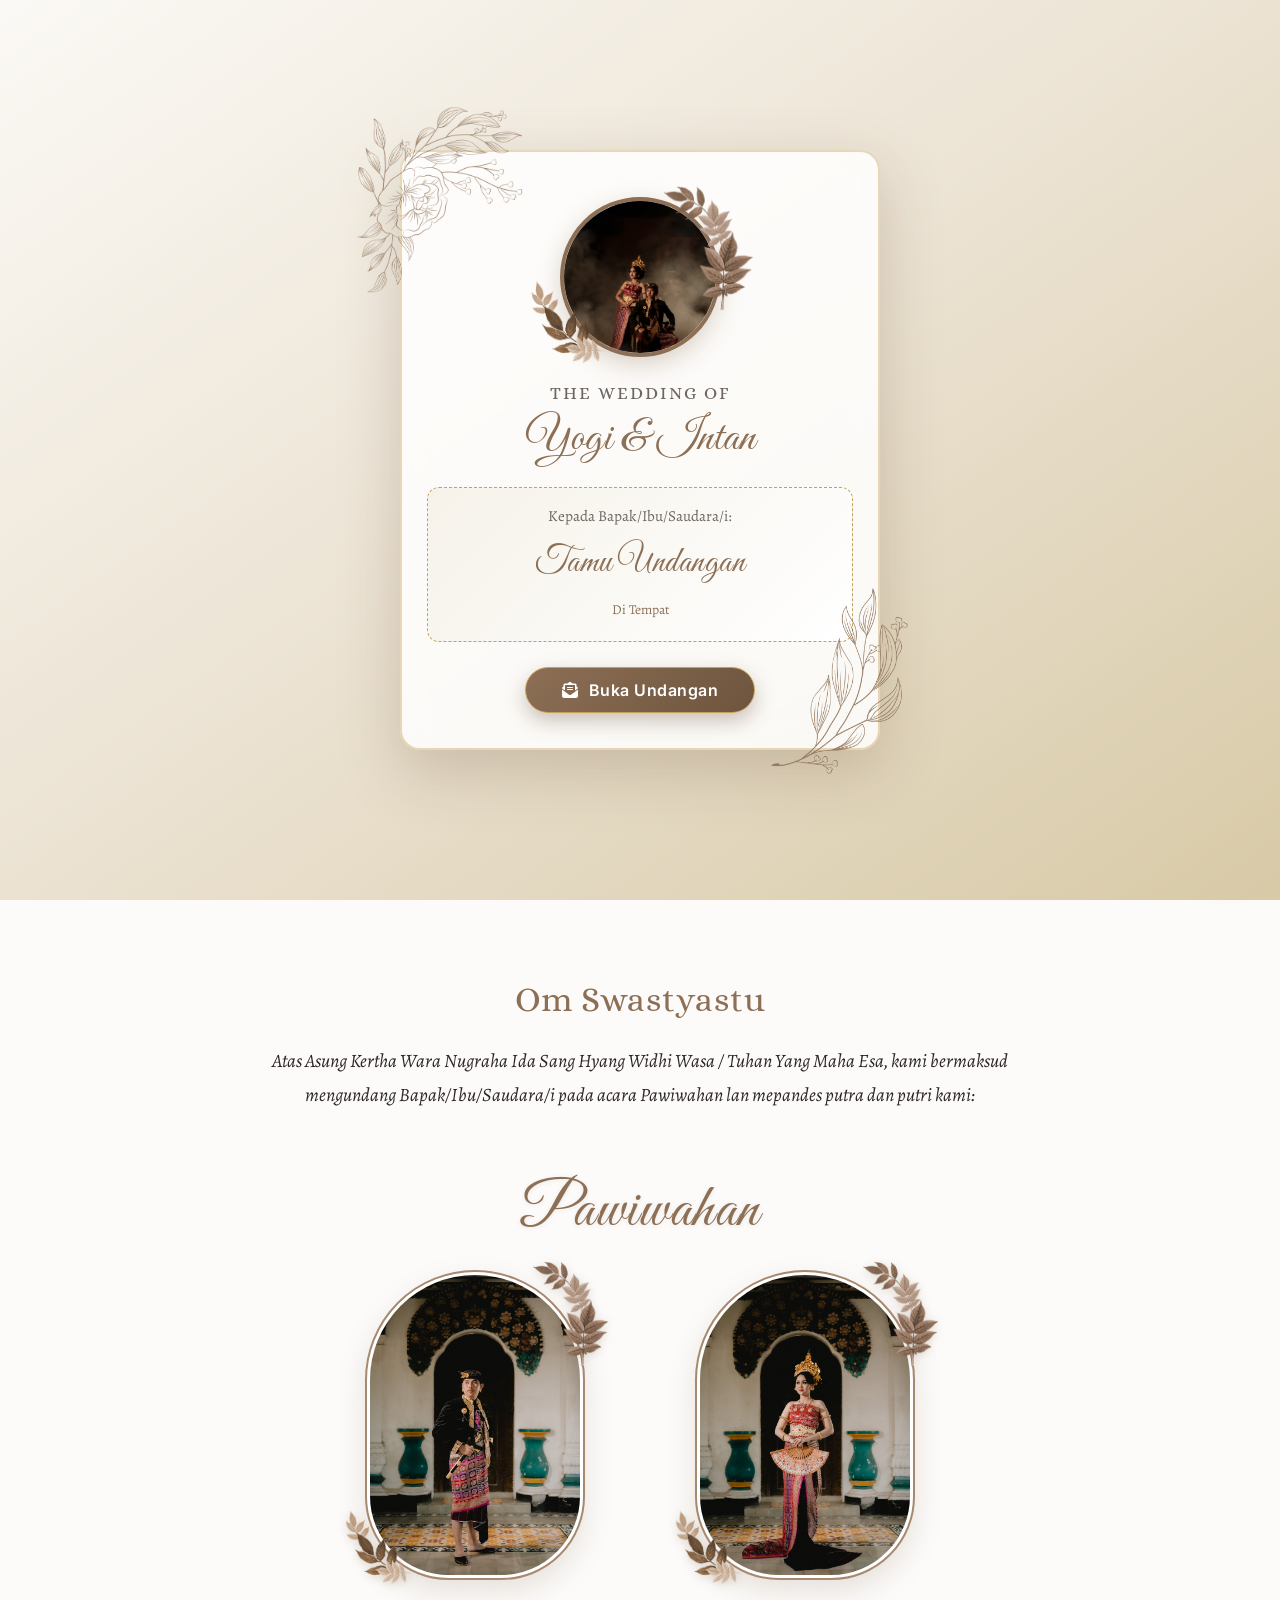
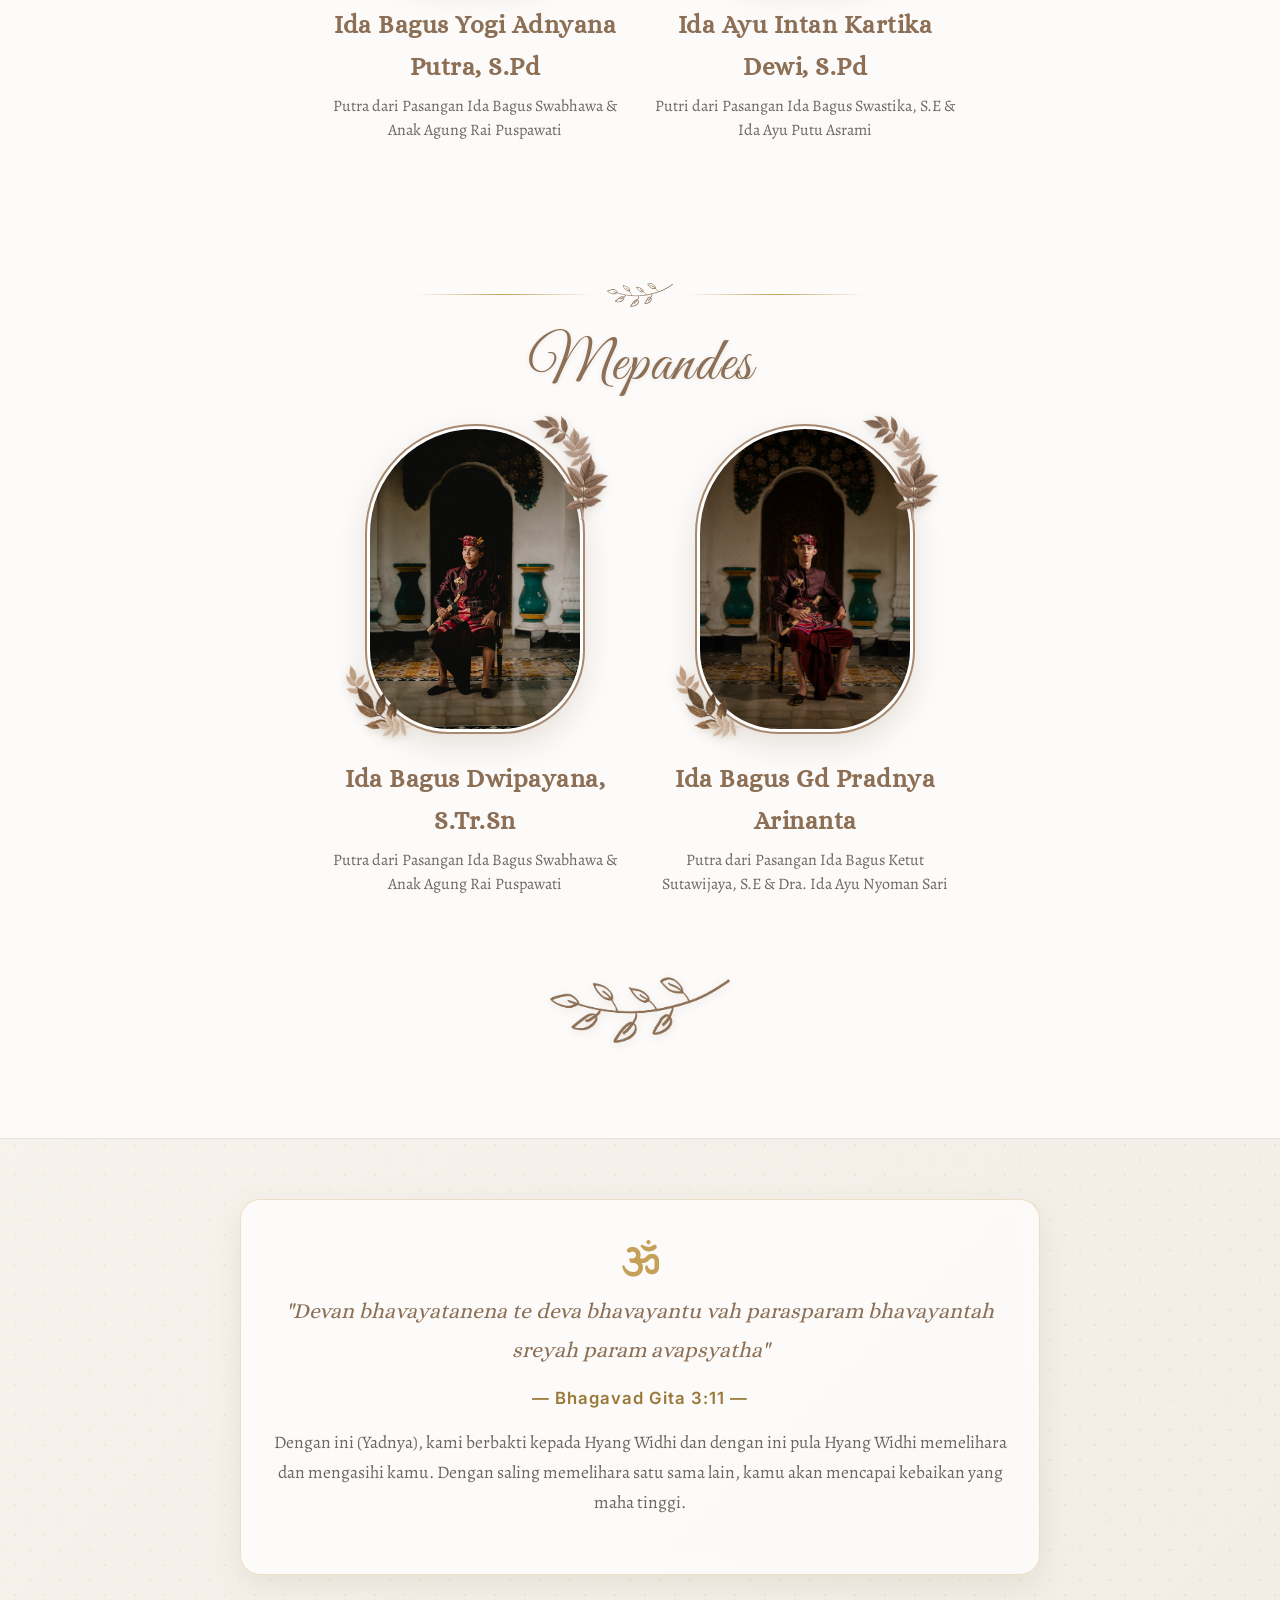
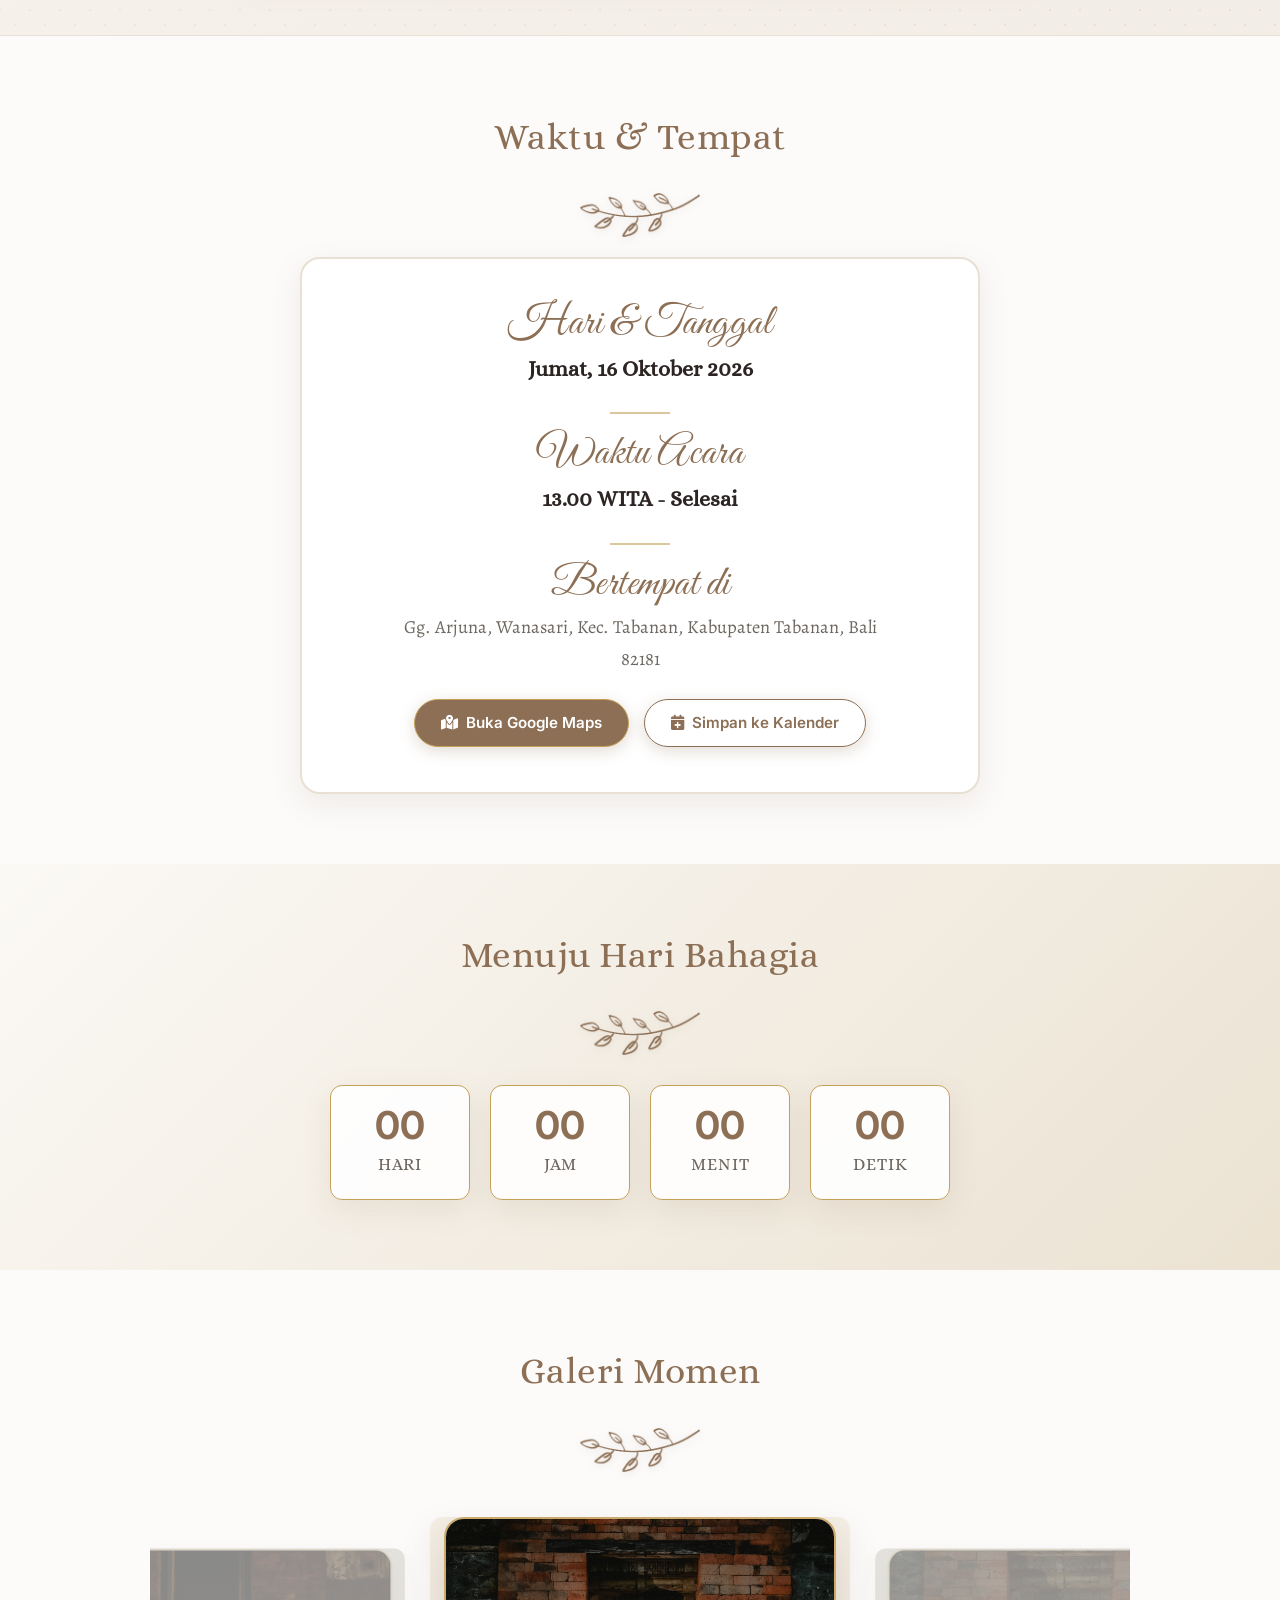
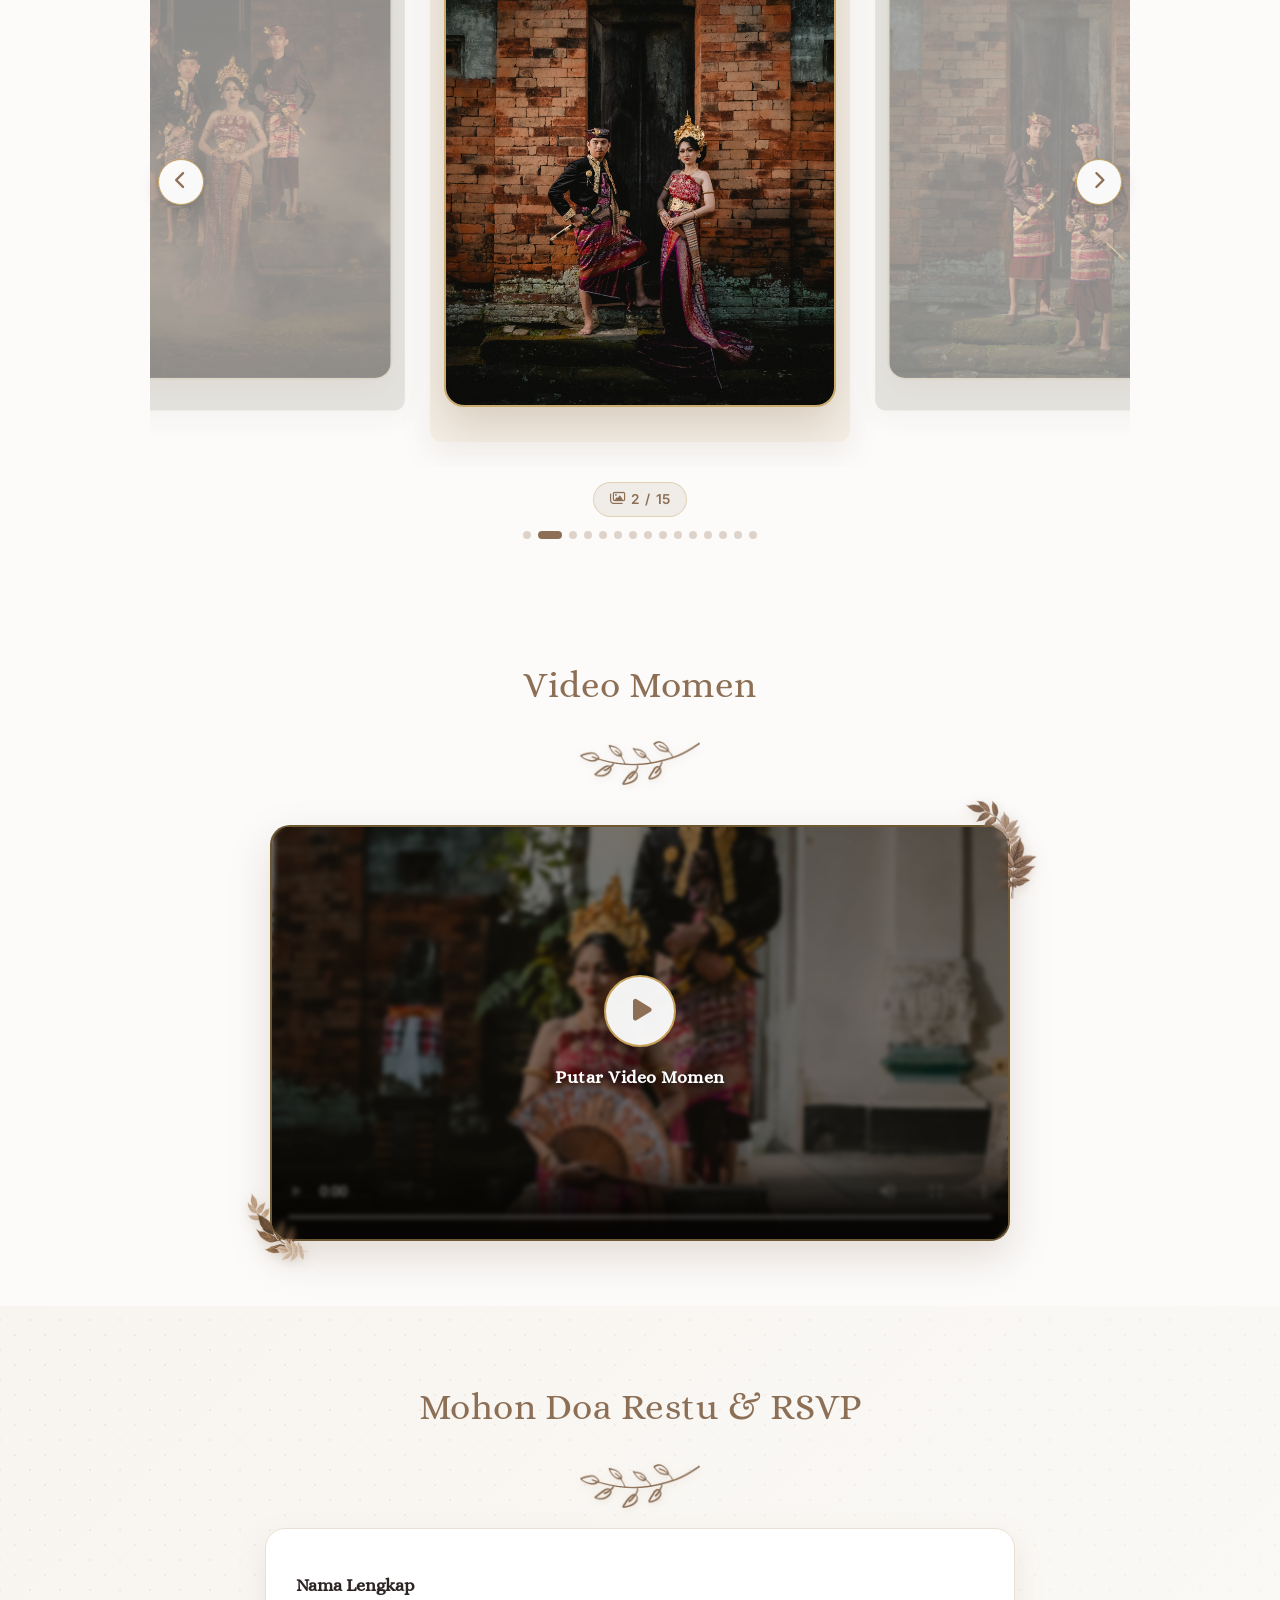
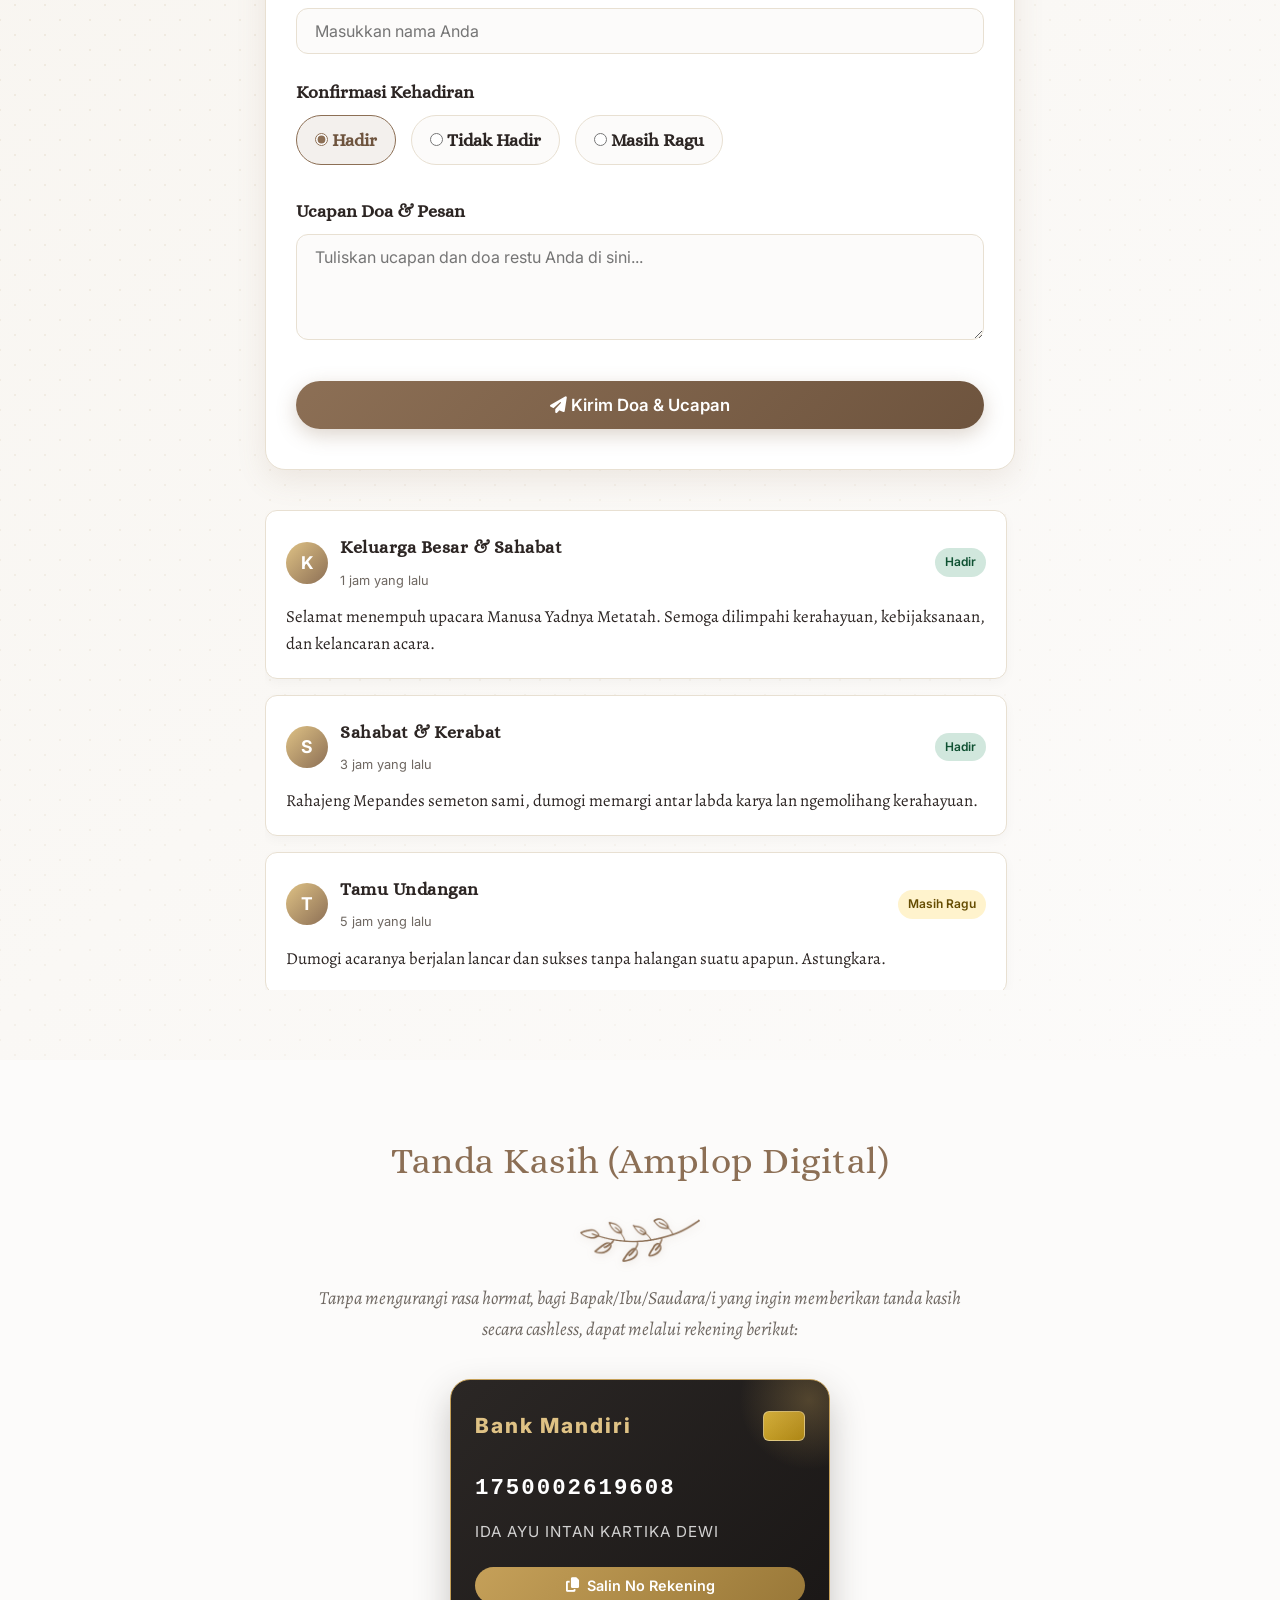
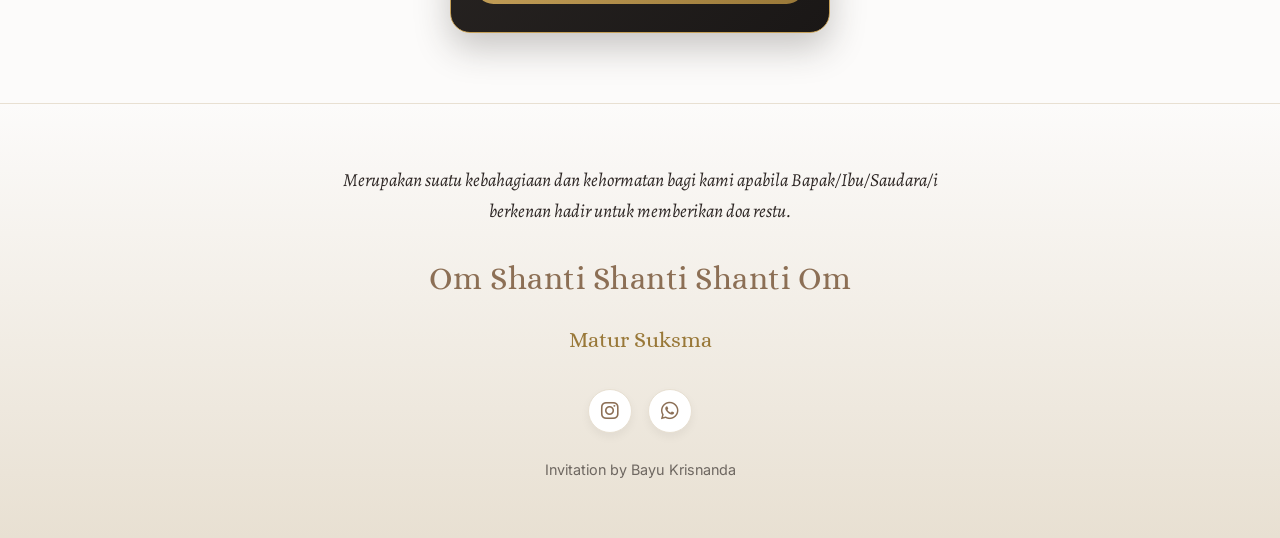
==== index.html @ 3a5d7e48 "upload" ====
<!DOCTYPE html>
<html lang="id">
<head>
    <meta charset="UTF-8">
    <meta name="viewport" content="width=device-width, initial-scale=1.0">
    <title>Undangan Pawiwahan & Mepandes - Bali</title>

    <!-- Meta OpenGraph untuk WhatsApp, Facebook, Telegram -->
    <meta property="og:title" content="Undangan Resepsi Metatah - Manusa Yadnya">
    <meta property="og:description" content="Merupakan suatu kehormatan dan kebahagiaan bagi kami, apabila Bapak/Ibu/Saudara/i berkenan hadir memberikan doa restu.">
    <meta property="og:image" content="assets/images/photos/edit-7478.JPEG">
    <meta property="og:type" content="website">

    <!-- Google Fonts & Font Awesome Icons -->
    <link rel="preconnect" href="https://fonts.googleapis.com">
    <link rel="preconnect" href="https://fonts.gstatic.com" crossorigin>
    <link rel="stylesheet" href="https://cdnjs.cloudflare.com/ajax/libs/font-awesome/6.5.1/css/all.min.css">
    <link rel="stylesheet" href="https://cdnjs.cloudflare.com/ajax/libs/aos/2.3.4/aos.css">

    <!-- Main Stylesheet -->
    <link rel="stylesheet" href="assets/css/style.css">
</head>
<body class="modal-open">

    <!-- ====================================================================
         BACKGROUND AUDIO & FLOATING CONTROLLER
         ==================================================================== -->
    <audio id="bgMusic" preload="auto">
        <source src="assets/audio/undangan digital jikogik.wav" type="audio/wav">
    </audio>
    <div id="floatingAudioBtn" title="Putar / Hentikan Musik">
        <i class="fas fa-volume-mute"></i>
    </div>

    <!-- ====================================================================
         COVER MODAL (SAMPUL PEMBUKA UNDANGAN)
         ==================================================================== -->
    <div id="coverModal">
        <div class="modal-container">
            <!-- Balinese Corner Ornaments -->
            <img src="assets/images/ornaments/modal-img-left.png" alt="Ornamen Kiri" class="modal-ornament-top-left">
            <img src="assets/images/ornaments/modal-img-right.png" alt="Ornamen Kanan" class="modal-ornament-bottom-right">

            <!-- Framed Photo with Floating Leaves -->
            <div class="modal-foto">
                <img src="assets/images/ornaments/daun-2.png" alt="Daun Bali" class="leaf-left">
                <img src="assets/images/photos/edit-7478.JPEG" alt="Foto Utama" class="frame-img">
                <img src="assets/images/ornaments/daun-1.png" alt="Daun Bali" class="leaf-right">
            </div>

            <p class="modal-title-small">The Wedding of</p>
            <h1 class="modal-event-name">Yogi & Intan</h1>

            <div class="modal-recipient-box">
                <p>Kepada Bapak/Ibu/Saudara/i:</p>
                <h2 class="modal-guest-name" id="modalGuestName">Tamu Undangan</h2>
                <p style="font-size: 0.85rem; color: #8c6f55; margin-top: 4px;">Di Tempat</p>
            </div>

            <button type="button" class="btn-open-invitation" id="btnOpenInvitation">
                <i class="fas fa-envelope-open-text"></i>
                <span>Buka Undangan</span>
            </button>
        </div>
    </div>

    <!-- ====================================================================
         HERO HEADER
         ==================================================================== -->
    <header class="hero-header">
        <div class="hero-content" data-aos="fade-up" data-aos-duration="1000">
            <p class="hero-subtitle-top">Undangan Manusa Yadnya</p>
            <h1 class="hero-title">Pawiwahan & Mepandes</h1>
            <img src="assets/images/ornaments/ornament-leaf1.png" alt="Ornamen Bali" class="ornament-divider">
            <p class="hero-date">Jumat, 16 Oktober 2026</p>
        </div>
        <div class="scroll-down-hint" title="Gulir ke bawah">
            <i class="fas fa-chevron-down"></i>
        </div>
    </header>

    <!-- ====================================================================
         SECTION: INTRO & PESERTA METATAH / MEMPELAI
         ==================================================================== -->
    <section class="section-intro" id="intro">
        <div class="container" style="max-width: 1000px; margin: 0 auto; padding: 0 20px;">
            <div data-aos="fade-up">
                <h2 class="greeting-text">Om Swastyastu</h2>
                <p class="intro-desc">
                    Atas Asung Kertha Wara Nugraha Ida Sang Hyang Widhi Wasa / Tuhan Yang Maha Esa, kami bermaksud mengundang Bapak/Ibu/Saudara/i pada acara Pawiwahan lan mepandes putra dan putri kami:
                </p>
            </div>

            <!-- Peserta Cards Container (Dinamis dari config.js) -->
            <div class="peserta-wrapper" id="pesertaContainer">
                <!-- Fallback Static Items jika JS belum berjalan -->
                <div class="peserta-card" data-aos="fade-up" data-aos-delay="100">
                    <div class="peserta-foto-box">
                        <img src="assets/images/ornaments/daun-2.png" alt="Daun" class="leaf-1">
                        <img src="assets/images/photos/avatar-anonymous-male.svg" alt="Nama Peserta 1" class="peserta-img">
                        <img src="assets/images/ornaments/daun-1.png" alt="Daun" class="leaf-2">
                    </div>
                    <h3 class="peserta-name">Ida Bagus Yogi Adnyana Putra, S. Pd</h3>
                    <p class="peserta-info">Putra dari Pasangan Ida Bagus Swabhawa & Anak Agung Rai Puspawati</p>
                </div>
            </div>

            <img src="assets/images/ornaments/ornament-leaf2.png" alt="Ornamen Bali" class="ornament-divider" data-aos="fade-up">
        </div>
    </section>

    <!-- ====================================================================
         SECTION: SLOKA SUCI / BHAGAVAD GITA
         ==================================================================== -->
    <section class="section-sloka">
        <div class="container" style="max-width: 900px; margin: 0 auto; padding: 0 20px;">
            <div class="sloka-box" data-aos="zoom-in" data-aos-duration="1000">
                <i class="fas fa-om fa-2x" style="color: var(--gold); margin-bottom: 15px;"></i>
                <p class="sloka-quote">
                    "Devan bhavayatanena te deva bhavayantu vah parasparam bhavayantah sreyah param avapsyatha"
                </p>
                <h4 class="sloka-source">— Bhagavad Gita 3:11 —</h4>
                <p class="sloka-arti">
                    Dengan ini (Yadnya), kami berbakti kepada Hyang Widhi dan dengan ini pula Hyang Widhi memelihara dan mengasihi kamu. Dengan saling memelihara satu sama lain, kamu akan mencapai kebaikan yang maha tinggi.
                </p>
            </div>
        </div>
    </section>

    <!-- ====================================================================
         SECTION: WAKTU & TEMPAT ACARA
         ==================================================================== -->
    <section class="section-acara" id="acara">
        <div class="container" style="max-width: 900px; margin: 0 auto; padding: 0 20px;">
            <h2 class="section-title" data-aos="fade-up">Waktu & Tempat</h2>
            <img src="assets/images/ornaments/ornament-leaf2.png" alt="Ornamen Bali" class="ornament-divider small" data-aos="fade-up">

            <div class="acara-card" data-aos="fade-up" data-aos-delay="200">
                <div class="acara-item">
                    <h3 class="acara-item-title">Hari & Tanggal</h3>
                    <p class="acara-item-detail" id="acaraTanggal">Jumat, 16 Oktober 2026</p>
                </div>

                <div class="acara-divider"></div>

                <div class="acara-item">
                    <h3 class="acara-item-title">Waktu Acara</h3>
                    <p class="acara-item-detail" id="acaraWaktu">13.00 WITA - Selesai</p>
                </div>

                <div class="acara-divider"></div>

                <div class="acara-item">
                    <h3 class="acara-item-title">Bertempat di</h3>
                    <p class="acara-alamat" id="acaraTempat">Gg. Arjuna, Wanasari, Kec. Tabanan, Kabupaten Tabanan, Bali 82181</p>
                </div>

                <div class="acara-btn-group">
                    <a href="https://maps.app.goo.gl/uCp737N8D53aaCRa6" id="btnGoogleMaps" target="_blank" rel="noopener noreferrer" class="btn-custom">
                        <i class="fas fa-map-marked-alt"></i>
                        <span>Buka Google Maps</span>
                    </a>
                    <a href="#" id="btnAddToCalendar" target="_blank" rel="noopener noreferrer" class="btn-custom btn-outline">
                        <i class="fas fa-calendar-plus"></i>
                        <span>Simpan ke Kalender</span>
                    </a>
                </div>
            </div>
        </div>
    </section>

    <!-- ====================================================================
         SECTION: COUNTDOWN TIMER
         ==================================================================== -->
    <section class="section-countdown">
        <div class="container" style="max-width: 800px; margin: 0 auto; padding: 0 20px;">
            <h2 class="section-title" data-aos="fade-up">Menuju Hari Bahagia</h2>
            <img src="assets/images/ornaments/ornament-leaf2.png" alt="Ornamen Bali" class="ornament-divider small" data-aos="fade-up">

            <div class="countdown-container" data-aos="zoom-in" data-aos-delay="200">
                <div class="countdown-card">
                    <div class="countdown-number" id="cdDays">00</div>
                    <div class="countdown-label">Hari</div>
                </div>
                <div class="countdown-card">
                    <div class="countdown-number" id="cdHours">00</div>
                    <div class="countdown-label">Jam</div>
                </div>
                <div class="countdown-card">
                    <div class="countdown-number" id="cdMinutes">00</div>
                    <div class="countdown-label">Menit</div>
                </div>
                <div class="countdown-card">
                    <div class="countdown-number" id="cdSeconds">00</div>
                    <div class="countdown-label">Detik</div>
                </div>
            </div>
        </div>
    </section>

    <!-- ====================================================================
         SECTION: PHOTO GALLERY SLIDER (PEEK / CENTERED CAROUSEL)
         ==================================================================== -->
    <section class="section-gallery" id="gallery">
        <div class="container gallery-container" style="max-width: 1000px; margin: 0 auto; padding: 0 10px;">
            <h2 class="section-title" data-aos="fade-up">Galeri Momen</h2>
            <img src="assets/images/ornaments/ornament-leaf2.png" alt="Ornamen Bali" class="ornament-divider small" data-aos="fade-up">

            <div class="gallery-slider-wrapper" data-aos="zoom-in" data-aos-delay="150">
                <!-- Navigation Prev/Next Arrows -->
                <button class="slider-btn slider-btn-prev" id="galleryPrevBtn" aria-label="Foto Sebelumnya">
                    <i class="fas fa-chevron-left"></i>
                </button>
                <button class="slider-btn slider-btn-next" id="galleryNextBtn" aria-label="Foto Selanjutnya">
                    <i class="fas fa-chevron-right"></i>
                </button>

                <!-- Slider Viewport & Track -->
                <div class="gallery-slider-viewport" id="galleryViewport">
                    <div class="gallery-slider-track" id="galleryTrack">
                        <!-- Slide items will be rendered dynamically by JavaScript from config.galeri -->
                    </div>
                </div>
            </div>

            <!-- Controls: Counter & Dots (di luar foto agar foto bersih) -->
            <div class="gallery-controls-bottom" data-aos="fade-up" data-aos-delay="200">
                <div class="slider-counter-badge">
                    <i class="far fa-images"></i> <span id="galleryCurrentIndex">1</span> / <span id="galleryTotalCount">15</span>
                </div>
                <!-- Dots Pagination Navigation -->
                <div class="gallery-dots-container" id="galleryDots">
                    <!-- Dynamic dots rendered by JS -->
                </div>
            </div>
        </div>
    </section>

    <!-- Lightbox Modal for Gallery -->
    <div class="lightbox-modal" id="lightboxModal">
        <button class="lightbox-close" id="lightboxClose">&times;</button>
        <button class="lightbox-nav lightbox-prev" id="lightboxPrev"><i class="fas fa-chevron-left"></i></button>
        <div class="lightbox-img-wrapper">
            <img src="" alt="Popup Preview" id="lightboxImg">
        </div>
        <button class="lightbox-nav lightbox-next" id="lightboxNext"><i class="fas fa-chevron-right"></i></button>
    </div>

    <!-- ====================================================================
         SECTION: VIDEO MOMEN / CINEMATIC
         ==================================================================== -->
    <section class="section-video" id="video">
        <div class="container" style="max-width: 900px; margin: 0 auto; padding: 0 20px;">
            <h2 class="section-title" data-aos="fade-up">Video Momen</h2>
            <img src="assets/images/ornaments/ornament-leaf2.png" alt="Ornamen Bali" class="ornament-divider small" data-aos="fade-up">

            <div class="video-container-box" data-aos="zoom-in" data-aos-delay="150">
                <!-- Floating Leaves -->
                <img src="assets/images/ornaments/daun-1.png" alt="Daun Bali" class="video-leaf-top-right">
                <img src="assets/images/ornaments/daun-2.png" alt="Daun Bali" class="video-leaf-bottom-left">

                <div class="video-wrapper" id="videoWrapper">
                    <video id="momenVideo" class="video-player" controls preload="metadata" poster="assets/images/photos/NAS_7364.JPEG">
                        <source src="assets/videos/video-momen.mp4" type="video/mp4">
                        Browser Anda tidak mendukung pemutar video.
                    </video>
                    <div class="video-play-overlay" id="videoPlayOverlay">
                        <button type="button" class="btn-video-play" id="btnVideoPlay" aria-label="Putar Video">
                            <i class="fas fa-play"></i>
                        </button>
                        <span class="video-play-label">Putar Video Momen</span>
                    </div>
                </div>
            </div>
        </div>
    </section>

    <!-- ====================================================================
         SECTION: RSVP & BUKU UCAPAN (WISHES WALL)
         ==================================================================== -->
    <section class="section-rsvp" id="rsvp">
        <div class="container" style="max-width: 900px; margin: 0 auto; padding: 0 20px;">
            <h2 class="section-title" data-aos="fade-up">Mohon Doa Restu & RSVP</h2>
            <img src="assets/images/ornaments/ornament-leaf2.png" alt="Ornamen Bali" class="ornament-divider small" data-aos="fade-up">

            <div class="rsvp-box" data-aos="fade-up" data-aos-delay="200">
                <div class="rsvp-alert success" id="rsvpAlertSuccess">
                    <i class="fas fa-check-circle"></i> Terima kasih atas doa restu dan konfirmasi kehadiran Anda!
                </div>

                <form id="rsvpForm">
                    <div class="rsvp-form-group">
                        <label for="rsvpNama">Nama Lengkap</label>
                        <input type="text" id="rsvpNama" class="rsvp-input" placeholder="Masukkan nama Anda" required>
                    </div>

                    <div class="rsvp-form-group">
                        <label>Konfirmasi Kehadiran</label>
                        <div class="radio-group">
                            <label class="radio-label">
                                <input type="radio" name="kehadiran" value="Hadir" checked> Hadir
                            </label>
                            <label class="radio-label">
                                <input type="radio" name="kehadiran" value="Tidak Hadir"> Tidak Hadir
                            </label>
                            <label class="radio-label">
                                <input type="radio" name="kehadiran" value="Masih Ragu"> Masih Ragu
                            </label>
                        </div>
                    </div>

                    <div class="rsvp-form-group">
                        <label for="rsvpPesan">Ucapan Doa & Pesan</label>
                        <textarea id="rsvpPesan" rows="4" class="rsvp-textarea" placeholder="Tuliskan ucapan dan doa restu Anda di sini..." required></textarea>
                    </div>

                    <button type="submit" class="btn-rsvp-submit">
                        <i class="fas fa-paper-plane"></i> Kirim Doa & Ucapan
                    </button>
                </form>
            </div>

            <!-- List of Wishes -->
            <div class="wishes-list-container" id="wishesList" data-aos="fade-up" data-aos-delay="300">
                <!-- Populated dynamically via main.js -->
            </div>
        </div>
    </section>

    <!-- ====================================================================
         SECTION: AMPLOP DIGITAL (TANDA KASIH)
         ==================================================================== -->
    <section class="section-amplop" id="amplop">
        <div class="container" style="max-width: 900px; margin: 0 auto; padding: 0 20px;">
            <h2 class="section-title" data-aos="fade-up">Tanda Kasih (Amplop Digital)</h2>
            <img src="assets/images/ornaments/ornament-leaf2.png" alt="Ornamen Bali" class="ornament-divider small" data-aos="fade-up">
            <p style="max-width: 650px; margin: 0 auto 20px; font-style: italic; color: var(--text-muted);" data-aos="fade-up">
                Tanpa mengurangi rasa hormat, bagi Bapak/Ibu/Saudara/i yang ingin memberikan tanda kasih secara cashless, dapat melalui rekening berikut:
            </p>

            <div class="amplop-grid" id="rekeningContainer">
                <!-- Populated dynamically from config.js -->
                <div class="atm-card" data-aos="fade-up">
                    <div class="atm-header">
                        <span class="atm-bank-name">Bank Mandiri</span>
                        <div class="atm-chip"></div>
                    </div>
                    <div class="atm-number" id="rek1">1750002619608</div>
                    <div class="atm-holder">IDA AYU INTAN KARTIKA DEWI</div>
                    <button class="btn-salin-rek" onclick="copyRekening('rek1', this)">
                        <i class="fas fa-copy"></i> <span>Salin No Rekening</span>
                    </button>
                </div>
            </div>
        </div>
    </section>

    <!-- ====================================================================
         FOOTER & PENUTUP
         ==================================================================== -->
    <footer class="main-footer" data-aos="fade-up">
        <div class="container" style="max-width: 800px; margin: 0 auto;">
            <p style="font-style: italic; max-width: 600px; margin: 0 auto 25px;">
                Merupakan suatu kebahagiaan dan kehormatan bagi kami apabila Bapak/Ibu/Saudara/i berkenan hadir untuk memberikan doa restu.
            </p>
            <h3 class="footer-penutup">Om Shanti Shanti Shanti Om</h3>
            <p style="font-family: var(--font-heading); font-size: 1.4rem; color: var(--gold-dark); margin-bottom: 20px;">Matur Suksma</p>

            <div class="footer-socials">
                <a href="https://instagram.com/bayukrsnda._" target="_blank" rel="noopener noreferrer" class="social-icon-btn" title="Instagram">
                    <i class="fab fa-instagram"></i>
                </a>
                <a href="https://wa.me/+6285792165758" target="_blank" rel="noopener noreferrer" class="social-icon-btn" title="WhatsApp">
                    <i class="fab fa-whatsapp"></i>
                </a>
            </div>

            <p class="footer-copy"> Invitation by Bayu Krisnanda</p>
        </div>
    </footer>

    <!-- Scripts -->
    <script src="config.js"></script>
    <script src="https://cdnjs.cloudflare.com/ajax/libs/aos/2.3.4/aos.js"></script>
    <script src="assets/js/main.js"></script>
</body>
</html>
---- assets/css/style.css ----
/* ==========================================================================
   UNDANGAN DIGITAL BALI - LUXURY BALINESE THEME
   Style Definition
   ========================================================================== */

@import url('https://fonts.googleapis.com/css2?family=Alegreya:ital,wght@0,400;0,600;0,700;1,400&family=Alice&family=Cinzel+Decorative:wght@700&family=Cinzel:wght@600;700&family=Inter:wght@300;400;500;600;700&family=Tangerine:wght@700&family=Great+Vibes&display=swap');

:root {
    --primary-color: #8c6f55;
    --primary-dark: #6e543e;
    --primary-light: #ab8e73;
    --gold: #c5a059;
    --gold-light: #dfc285;
    --gold-dark: #997838;
    --bg-main: #fcfbfa;
    --bg-cream: #f4efe6;
    --bg-cream-dark: #e8e0d2;
    --text-dark: #2c2523;
    --text-muted: #6e6761;
    --text-gold: #8c6f55;
    --card-bg: rgba(255, 255, 255, 0.88);
    --shadow-soft: 0 10px 30px rgba(140, 111, 85, 0.12);
    --shadow-hover: 0 15px 35px rgba(140, 111, 85, 0.22);
    --font-heading: 'Alice', serif;
    --font-script: 'Tangerine', cursive;
    --font-accent: 'Cinzel', serif;
    --font-cursive: 'Great Vibes', cursive;
    --font-body: 'Alegreya', serif;
    --font-sans: 'Inter', sans-serif;
    --radius-lg: 20px;
    --radius-md: 12px;
    --radius-pill: 50px;
}

* {
    margin: 0;
    padding: 0;
    box-sizing: border-box;
}

html {
    scroll-behavior: smooth;
    font-size: 16px;
}

body {
    font-family: var(--font-body);
    background-color: var(--bg-main);
    color: var(--text-dark);
    font-size: 1.15rem;
    line-height: 1.7;
    overflow-x: hidden;
    position: relative;
    background-image: 
        radial-gradient(var(--bg-cream-dark) 0.75px, transparent 0.75px), 
        radial-gradient(var(--bg-cream-dark) 0.75px, var(--bg-main) 0.75px);
    background-size: 30px 30px;
    background-position: 0 0, 15px 15px;
}

body.modal-open {
    overflow: hidden;
    height: 100vh;
}

/* Base Typography */
h1, h2, h3, h4, h5, h6 {
    font-family: var(--font-heading);
    color: var(--text-dark);
    font-weight: normal;
    letter-spacing: 0.5px;
}

p {
    margin-bottom: 1rem;
}

a {
    color: var(--primary-color);
    text-decoration: none;
    transition: all 0.3s ease;
}

a:hover {
    color: var(--primary-dark);
}

img {
    max-width: 100%;
    height: auto;
    display: inline-block;
}

/* Common Section Styles */
section {
    padding: 70px 0;
    position: relative;
}

.section-title {
    font-family: var(--font-heading);
    font-size: 2.3rem;
    color: var(--primary-color);
    margin-bottom: 15px;
    position: relative;
    display: inline-block;
}

.section-subtitle {
    font-family: var(--font-script);
    font-size: 3.2rem;
    color: var(--primary-color);
    line-height: 1;
    margin-bottom: 10px;
}

.ornament-divider {
    max-width: 180px;
    margin: 15px auto 25px;
    display: block;
    filter: drop-shadow(0 2px 4px rgba(140, 111, 85, 0.2));
}

.ornament-divider.small {
    max-width: 120px;
    margin: 10px auto 20px;
}

/* ==========================================================================
   COVER MODAL (PEMBUKA UNDANGAN)
   ========================================================================== */
#coverModal {
    position: fixed;
    top: 0;
    left: 0;
    width: 100vw;
    height: 100vh;
    background: linear-gradient(145deg, #fbf9f5 0%, #ebe2d2 50%, #d8caa7 100%);
    z-index: 99999;
    display: flex;
    align-items: center;
    justify-content: center;
    transition: transform 0.9s cubic-bezier(0.77, 0, 0.175, 1), opacity 0.8s ease;
    overflow-y: auto;
    padding: 20px 15px;
}

#coverModal.hide-modal {
    transform: translateY(-100%);
    opacity: 0;
    pointer-events: none;
}

.modal-container {
    max-width: 480px;
    width: 100%;
    position: relative;
    background: rgba(255, 255, 255, 0.85);
    backdrop-filter: blur(12px);
    -webkit-backdrop-filter: blur(12px);
    border: 2px solid rgba(197, 160, 89, 0.4);
    border-radius: var(--radius-lg);
    box-shadow: 0 20px 60px rgba(110, 84, 62, 0.25);
    padding: 45px 25px 35px;
    text-align: center;
    position: relative;
    z-index: 10;
}

.modal-ornament-top-left {
    position: absolute;
    top: -50px;
    left: -50px;
    width: 180px;
    pointer-events: none;
    opacity: 0.85;
    z-index: 1;
}

.modal-ornament-bottom-right {
    position: absolute;
    bottom: -40px;
    right: -40px;
    width: 160px;
    pointer-events: none;
    opacity: 0.85;
    z-index: 1;
}

.modal-foto {
    position: relative;
    width: 160px;
    height: 160px;
    margin: 0 auto 20px;
}

.modal-foto .frame-img {
    width: 100%;
    height: 100%;
    object-fit: cover;
    border-radius: 50%;
    border: 4px solid var(--primary-color);
    box-shadow: 0 8px 25px rgba(140, 111, 85, 0.3);
}

.modal-foto .frame-border-1,
.modal-foto .frame-border-2 {
    position: absolute;
    width: 110%;
    height: 110%;
    top: -5%;
    left: -5%;
    pointer-events: none;
}

.modal-foto .leaf-left {
    position: absolute;
    left: -35px;
    bottom: -15px;
    width: 90px;
    pointer-events: none;
    animation: floatLeaf 4s ease-in-out infinite alternate;
}

.modal-foto .leaf-right {
    position: absolute;
    right: -35px;
    top: -15px;
    width: 95px;
    pointer-events: none;
    animation: floatLeaf 4s ease-in-out infinite alternate-reverse;
}

@keyframes floatLeaf {
    0% { transform: translateY(0) rotate(0deg); }
    100% { transform: translateY(-8px) rotate(4deg); }
}

.modal-title-small {
    font-family: var(--font-heading);
    font-size: 1.15rem;
    color: var(--text-muted);
    letter-spacing: 2px;
    text-transform: uppercase;
    margin-bottom: 5px;
}

.modal-event-name {
    font-family: var(--font-cursive);
    font-size: 2.8rem;
    color: var(--primary-color);
    line-height: 1.2;
    margin-bottom: 15px;
}

.modal-recipient-box {
    background: linear-gradient(135deg, rgba(244, 239, 230, 0.8), rgba(255, 255, 255, 0.95));
    border: 1px dashed var(--gold);
    border-radius: var(--radius-md);
    padding: 16px 15px;
    margin: 20px 0 25px;
}

.modal-recipient-box p {
    font-size: 0.95rem;
    color: var(--text-muted);
    margin-bottom: 4px;
}

.modal-guest-name {
    font-family: var(--font-cursive);
    font-size: 2.2rem;
    color: var(--primary-color);
    margin-bottom: 2px;
    word-break: break-word;
}

.btn-open-invitation {
    background: linear-gradient(135deg, var(--primary-color) 0%, var(--primary-dark) 100%);
    color: #ffffff !important;
    border: 1px solid var(--gold);
    font-family: var(--font-sans);
    font-size: 1rem;
    font-weight: 600;
    letter-spacing: 0.5px;
    padding: 12px 36px;
    border-radius: var(--radius-pill);
    box-shadow: 0 8px 20px rgba(110, 84, 62, 0.35);
    cursor: pointer;
    transition: all 0.3s ease;
    display: inline-flex;
    align-items: center;
    gap: 10px;
}

.btn-open-invitation:hover {
    background: linear-gradient(135deg, var(--primary-dark) 0%, var(--primary-color) 100%);
    transform: translateY(-3px) scale(1.02);
    box-shadow: 0 12px 25px rgba(110, 84, 62, 0.45);
}

.btn-open-invitation svg,
.btn-open-invitation i {
    transition: transform 0.3s ease;
}

.btn-open-invitation:hover svg,
.btn-open-invitation:hover i {
    transform: scale(1.2);
}

/* ==========================================================================
   FLOATING MUSIC CONTROLLER
   ========================================================================== */
#floatingAudioBtn {
    position: fixed;
    bottom: 25px;
    right: 25px;
    width: 52px;
    height: 52px;
    background: linear-gradient(135deg, var(--primary-color), var(--primary-dark));
    color: #fff;
    border-radius: 50%;
    border: 2px solid var(--gold-light);
    display: flex;
    align-items: center;
    justify-content: center;
    font-size: 1.35rem;
    cursor: pointer;
    box-shadow: 0 8px 22px rgba(110, 84, 62, 0.4);
    z-index: 999;
    transition: all 0.3s ease;
}

#floatingAudioBtn.playing {
    animation: rotateMusic 8s linear infinite;
}

#floatingAudioBtn:hover {
    transform: scale(1.1);
    box-shadow: 0 10px 28px rgba(110, 84, 62, 0.5);
}

@keyframes rotateMusic {
    from { transform: rotate(0deg); }
    to { transform: rotate(360deg); }
}

/* ==========================================================================
   HERO HEADER
   ========================================================================== */
header.hero-header {
    min-height: 100vh;
    min-height: 100dvh;
    height: 100vh;
    height: 100dvh;
    display: flex;
    flex-direction: column;
    align-items: center;
    justify-content: center;
    text-align: center;
    background: linear-gradient(rgba(0, 0, 0, 0.18), rgba(0, 0, 0, 0.38)), 
                url('../images/photos/NAS_7364.JPEG') center/cover no-repeat;
    position: relative;
    padding: 40px 20px;
    border-bottom: 2px solid var(--bg-cream-dark);
}

.hero-content {
    max-width: 800px;
    z-index: 2;
    margin: auto 0;
}

.hero-subtitle-top {
    font-family: var(--font-heading);
    font-size: 1.1rem;
    letter-spacing: 4px;
    text-transform: uppercase;
    color: #ffffff;
    margin-bottom: 12px;
    text-shadow: 0 2px 8px rgba(0, 0, 0, 0.8);
}

.hero-title {
    font-family: var(--font-cursive);
    font-size: 4.8rem;
    color: #ffffff;
    line-height: 1.15;
    margin-bottom: 15px;
    text-shadow: 0 3px 15px rgba(0, 0, 0, 0.85), 0 1px 3px rgba(0, 0, 0, 0.9);
}

.hero-content .leaf-ornament-center {
    filter: drop-shadow(0 2px 8px rgba(0, 0, 0, 0.8));
}

.hero-date {
    font-family: var(--font-heading);
    font-size: 1.45rem;
    color: #ffffff;
    margin-top: 10px;
    font-weight: 500;
    text-shadow: 0 2px 10px rgba(0, 0, 0, 0.85);
}

.scroll-down-hint {
    position: absolute;
    bottom: 25px;
    left: 50%;
    transform: translateX(-50%);
    color: rgba(255, 255, 255, 0.85);
    font-size: 1.25rem;
    animation: bounceDown 2.2s infinite;
    pointer-events: none;
    z-index: 3;
    filter: drop-shadow(0 2px 5px rgba(0, 0, 0, 0.7));
}

@keyframes bounceDown {
    0%, 20%, 50%, 80%, 100% {
        transform: translateX(-50%) translateY(0);
    }
    40% {
        transform: translateX(-50%) translateY(-10px);
    }
    60% {
        transform: translateX(-50%) translateY(-5px);
    }
}

/* ==========================================================================
   INTRO & PESERTA (MEMPELAI / METATAH)
   ========================================================================== */
.section-intro {
    background-color: var(--bg-main);
    text-align: center;
}

.greeting-text {
    font-family: var(--font-heading);
    font-size: 2.2rem;
    color: var(--primary-color);
    margin-bottom: 15px;
}

.intro-desc {
    max-width: 760px;
    margin: 0 auto 50px;
    font-style: italic;
    color: var(--text-dark);
    font-size: 1.18rem;
    line-height: 1.8;
}

/* Peserta Category Headers */
.peserta-group-section {
    width: 100%;
    margin-bottom: 25px;
}

.peserta-category-header {
    text-align: center;
    margin: 15px auto 25px;
}

.peserta-category-title {
    font-family: var(--font-cursive);
    font-size: 3.8rem;
    color: var(--primary-color);
    line-height: 1.1;
    margin: 0;
    letter-spacing: 1px;
    text-shadow: 0 1px 4px rgba(140, 111, 85, 0.15);
}

.peserta-category-divider {
    display: flex;
    align-items: center;
    justify-content: center;
    gap: 15px;
    margin: 40px auto 25px;
    max-width: 450px;
}

.peserta-category-divider::before,
.peserta-category-divider::after {
    content: '';
    flex: 1;
    height: 1px;
    background: linear-gradient(90deg, transparent, var(--gold), transparent);
}

/* Peserta Card */
.peserta-wrapper {
    display: flex;
    flex-wrap: wrap;
    justify-content: center;
    gap: 40px 30px;
    margin-bottom: 20px;
}

.peserta-card {
    flex: 0 1 300px;
    max-width: 320px;
    text-align: center;
}

.peserta-foto-box {
    position: relative;
    width: 220px;
    height: 310px;
    margin: 0 auto 24px;
}

.peserta-foto-box .peserta-img-container {
    width: 100%;
    height: 100%;
    border-radius: 125px 125px 95px 95px;
    border: 2px solid #a6896f;
    padding: 3px;
    box-shadow: 0 12px 28px rgba(140, 111, 85, 0.18);
    background: #ffffff;
    transition: transform 0.4s cubic-bezier(0.165, 0.84, 0.44, 1), box-shadow 0.4s ease;
    overflow: hidden;
}

.peserta-foto-box:hover .peserta-img-container {
    transform: translateY(-6px);
    box-shadow: 0 18px 36px rgba(140, 111, 85, 0.28);
}

.peserta-foto-box .peserta-img {
    width: 100%;
    height: 100%;
    object-fit: cover;
    object-position: center 15%;
    border-radius: 121px 121px 91px 91px;
    display: block;
}

.peserta-foto-box .leaf-top-right {
    position: absolute;
    right: -25px;
    top: -12px;
    width: 80px;
    pointer-events: none;
    z-index: 3;
    filter: drop-shadow(0 2px 5px rgba(140, 111, 85, 0.25));
}

.peserta-foto-box .leaf-bottom-left {
    position: absolute;
    left: -25px;
    bottom: -12px;
    width: 80px;
    pointer-events: none;
    z-index: 3;
    filter: drop-shadow(0 2px 5px rgba(140, 111, 85, 0.25));
}

.peserta-name {
    font-family: var(--font-heading);
    font-size: 1.55rem;
    font-weight: 600;
    color: var(--primary-color);
    margin-bottom: 6px;
}

.peserta-info {
    font-size: 1rem;
    color: var(--text-muted);
    line-height: 1.5;
}

/* ==========================================================================
   SLOKA SUCI / BHAGAVAD GITA
   ========================================================================== */
.section-sloka {
    background: linear-gradient(135deg, rgba(244, 239, 230, 0.7), rgba(232, 224, 210, 0.5));
    border-top: 1px solid var(--bg-cream-dark);
    border-bottom: 1px solid var(--bg-cream-dark);
    text-align: center;
    padding: 60px 20px;
}

.sloka-box {
    max-width: 800px;
    margin: 0 auto;
    background: rgba(255, 255, 255, 0.7);
    backdrop-filter: blur(8px);
    border: 1px solid rgba(197, 160, 89, 0.3);
    border-radius: var(--radius-lg);
    padding: 40px 30px;
    box-shadow: var(--shadow-soft);
}

.sloka-quote {
    font-family: var(--font-heading);
    font-size: 1.35rem;
    font-style: italic;
    color: var(--primary-color);
    line-height: 1.8;
    margin-bottom: 15px;
}

.sloka-source {
    font-family: var(--font-sans);
    font-size: 1.05rem;
    font-weight: 600;
    letter-spacing: 1px;
    color: var(--gold-dark);
    margin-bottom: 15px;
}

.sloka-arti {
    font-size: 1.1rem;
    color: var(--text-muted);
    line-height: 1.7;
}

/* ==========================================================================
   WAKTU & TEMPAT (SCHEDULE & VENUE)
   ========================================================================== */
.section-acara {
    text-align: center;
    background-color: var(--bg-main);
}

.acara-card {
    max-width: 680px;
    margin: 0 auto;
    background: #ffffff;
    border: 2px solid var(--bg-cream-dark);
    border-radius: var(--radius-lg);
    padding: 45px 30px;
    box-shadow: var(--shadow-soft);
}

.acara-item {
    margin-bottom: 25px;
}

.acara-item-title {
    font-family: var(--font-cursive);
    font-size: 2.6rem;
    color: var(--primary-color);
    line-height: 1;
    margin-bottom: 5px;
}

.acara-item-detail {
    font-family: var(--font-heading);
    font-size: 1.35rem;
    font-weight: 600;
    color: var(--text-dark);
}

.acara-divider {
    width: 60px;
    height: 2px;
    background: var(--gold);
    margin: 20px auto;
    opacity: 0.6;
}

.acara-alamat {
    font-size: 1.15rem;
    color: var(--text-muted);
    max-width: 500px;
    margin: 0 auto 25px;
}

.acara-btn-group {
    display: flex;
    flex-wrap: wrap;
    justify-content: center;
    gap: 15px;
    margin-top: 10px;
}

.btn-custom {
    background-color: var(--primary-color);
    color: #fff !important;
    border: 1px solid var(--gold);
    padding: 10px 26px;
    border-radius: var(--radius-pill);
    font-family: var(--font-sans);
    font-size: 0.95rem;
    font-weight: 600;
    display: inline-flex;
    align-items: center;
    gap: 8px;
    transition: all 0.3s ease;
    box-shadow: 0 4px 15px rgba(140, 111, 85, 0.25);
    cursor: pointer;
}

.btn-custom:hover {
    background-color: var(--primary-dark);
    transform: translateY(-2px);
    box-shadow: 0 8px 20px rgba(140, 111, 85, 0.35);
}

.btn-custom.btn-outline {
    background-color: transparent;
    color: var(--primary-color) !important;
    border: 1.5px solid var(--primary-color);
}

.btn-custom.btn-outline:hover {
    background-color: var(--primary-color);
    color: #fff !important;
}

/* ==========================================================================
   COUNTDOWN TIMER
   ========================================================================== */
.section-countdown {
    background: linear-gradient(135deg, #fbf9f5 0%, #ebe2d2 100%);
    text-align: center;
    padding: 60px 20px;
}

.countdown-container {
    display: flex;
    justify-content: center;
    flex-wrap: wrap;
    gap: 20px;
    max-width: 650px;
    margin: 30px auto 10px;
}

.countdown-card {
    flex: 1 1 120px;
    max-width: 140px;
    background: rgba(255, 255, 255, 0.9);
    border: 1px solid var(--gold);
    border-radius: var(--radius-md);
    padding: 20px 10px;
    box-shadow: var(--shadow-soft);
    transition: transform 0.3s ease;
}

.countdown-card:hover {
    transform: translateY(-5px);
}

.countdown-number {
    font-family: var(--font-sans);
    font-size: 2.4rem;
    font-weight: 700;
    color: var(--primary-color);
    line-height: 1;
    margin-bottom: 6px;
}

.countdown-label {
    font-family: var(--font-heading);
    font-size: 1.05rem;
    color: var(--text-muted);
    text-transform: uppercase;
    letter-spacing: 1px;
}

/* ==========================================================================
   PHOTO GALLERY & CENTERED PEEK CAROUSEL
   ========================================================================== */
.section-gallery {
    text-align: center;
    background-color: var(--bg-main);
    position: relative;
    padding: 70px 0 50px;
    overflow: hidden;
}

.gallery-container {
    position: relative;
}

/* Slider Wrapper */
.gallery-slider-wrapper {
    position: relative;
    width: 100%;
    margin: 25px auto 0;
    padding: 0;
}

/* Slider Viewport (Overflow hidden with padding so scaled cards have room) */
.gallery-slider-viewport {
    overflow: hidden;
    position: relative;
    width: 100%;
    padding: 20px 0 25px;
    user-select: none;
    -webkit-user-select: none;
    touch-action: pan-y;
}

/* Slider Track */
.gallery-slider-track {
    display: flex;
    align-items: center;
    width: max-content;
    transition: transform 0.45s cubic-bezier(0.22, 1, 0.36, 1);
    will-change: transform;
}

/* Individual Slide (Peeked side slides are scaled down with opacity) */
.gallery-slide {
    flex: 0 0 74vw;
    max-width: 74vw;
    box-sizing: border-box;
    padding: 0 8px;
    opacity: 0.45;
    transform: scale(0.88);
    filter: brightness(0.82);
    transition: transform 0.45s cubic-bezier(0.22, 1, 0.36, 1), opacity 0.45s ease, filter 0.45s ease;
    cursor: pointer;
}

/* Active Centered Slide */
.gallery-slide.active {
    opacity: 1;
    transform: scale(1);
    filter: brightness(1);
    z-index: 4;
}

@media (min-width: 600px) {
    .gallery-slide {
        flex: 0 0 360px;
        max-width: 360px;
        padding: 0 10px;
    }
}

@media (min-width: 1024px) {
    .gallery-slide {
        flex: 0 0 420px;
        max-width: 420px;
        padding: 0 14px;
    }
}

/* Slide Card (Clean Photo, No Text Overlay) */
.gallery-slide-card {
    position: relative;
    width: 100%;
    aspect-ratio: 4/5;
    max-height: 540px;
    border-radius: var(--radius-lg);
    overflow: hidden;
    background: var(--bg-cream);
    border: 2px solid rgba(197, 160, 89, 0.4);
    box-shadow: 0 12px 30px rgba(140, 111, 85, 0.16);
    transition: transform 0.4s ease, box-shadow 0.4s ease, border-color 0.4s ease;
}

.gallery-slide.active .gallery-slide-card {
    border-color: rgba(197, 160, 89, 0.85);
    box-shadow: 0 18px 45px rgba(140, 111, 85, 0.28);
}

.gallery-slide.active:hover .gallery-slide-card {
    transform: translateY(-3px);
    box-shadow: 0 22px 50px rgba(140, 111, 85, 0.35);
}

.gallery-slide-card img {
    width: 100%;
    height: 100%;
    object-fit: cover;
    display: block;
    pointer-events: none;
    transition: transform 0.6s cubic-bezier(0.25, 1, 0.5, 1);
}

.gallery-slide.active:hover .gallery-slide-card img {
    transform: scale(1.04);
}

/* Slider Nav Buttons (Prev/Next Floating on Sides) */
.slider-btn {
    position: absolute;
    top: 50%;
    transform: translateY(-50%);
    width: 46px;
    height: 46px;
    border-radius: 50%;
    background: rgba(255, 255, 255, 0.94);
    backdrop-filter: blur(8px);
    -webkit-backdrop-filter: blur(8px);
    border: 1.5px solid var(--gold);
    color: var(--primary-color);
    font-size: 1.15rem;
    display: flex;
    align-items: center;
    justify-content: center;
    cursor: pointer;
    box-shadow: 0 6px 20px rgba(0, 0, 0, 0.18);
    transition: all 0.3s ease;
    z-index: 10;
}

.slider-btn:hover {
    background: var(--primary-color);
    color: #ffffff;
    transform: translateY(-50%) scale(1.08);
    box-shadow: 0 8px 24px rgba(140, 111, 85, 0.35);
}

.slider-btn-prev {
    left: 8px;
}

.slider-btn-next {
    right: 8px;
}

/* Bottom Controls (Counter Badge & Dots Outside Photos) */
.gallery-controls-bottom {
    display: flex;
    flex-direction: column;
    align-items: center;
    justify-content: center;
    gap: 14px;
    margin-top: 15px;
}

.slider-counter-badge {
    background: rgba(140, 111, 85, 0.1);
    color: var(--primary-color);
    border: 1px solid rgba(197, 160, 89, 0.35);
    font-family: var(--font-sans);
    font-size: 0.85rem;
    font-weight: 600;
    padding: 5px 16px;
    border-radius: var(--radius-pill);
    display: inline-flex;
    align-items: center;
    gap: 6px;
}

/* Dots Pagination Navigation */
.gallery-dots-container {
    display: flex;
    justify-content: center;
    align-items: center;
    flex-wrap: wrap;
    gap: 7px;
    max-width: 440px;
    margin: 0 auto;
}

.gallery-dot {
    width: 8px;
    height: 8px;
    border-radius: 4px;
    background: rgba(166, 137, 111, 0.35);
    border: none;
    cursor: pointer;
    padding: 0;
    transition: all 0.35s cubic-bezier(0.25, 1, 0.5, 1);
}

.gallery-dot.active {
    width: 24px;
    background: var(--primary-color);
    border-radius: 6px;
}

@media (max-width: 768px) {
    .slider-btn {
        width: 40px;
        height: 40px;
        font-size: 1rem;
        background: rgba(255, 255, 255, 0.9);
    }

    .slider-btn-prev {
        left: 6px;
    }

    .slider-btn-next {
        right: 6px;
    }

    .gallery-slide-card {
        max-height: 490px;
    }
}

/* Fallback Grid (if needed) */
.gallery-grid {
    display: grid;
    grid-template-columns: repeat(auto-fill, minmax(240px, 1fr));
    gap: 18px;
    max-width: 1100px;
    margin: 35px auto 0;
    padding: 0 15px;
}

.gallery-item {
    position: relative;
    border-radius: var(--radius-md);
    overflow: hidden;
    aspect-ratio: 4/5;
    box-shadow: var(--shadow-soft);
    cursor: pointer;
    background: var(--bg-cream);
}

.gallery-item img {
    width: 100%;
    height: 100%;
    object-fit: cover;
    transition: transform 0.5s ease;
}

.gallery-item:hover img {
    transform: scale(1.08);
}

.gallery-item-overlay {
    position: absolute;
    inset: 0;
    background: linear-gradient(to top, rgba(0, 0, 0, 0.6) 0%, transparent 50%);
    opacity: 0;
    display: flex;
    align-items: flex-end;
    justify-content: center;
    padding: 20px;
    color: #fff;
    transition: opacity 0.3s ease;
}

.gallery-item:hover .gallery-item-overlay {
    opacity: 1;
}

/* ==========================================================================
   LIGHTBOX MODAL
   ========================================================================== */
.lightbox-modal {
    position: fixed;
    top: 0;
    left: 0;
    width: 100vw;
    height: 100vh;
    background: rgba(0, 0, 0, 0.92);
    z-index: 100000;
    display: none;
    align-items: center;
    justify-content: center;
    padding: 20px;
}

.lightbox-modal.active {
    display: flex;
}

.lightbox-img-wrapper {
    max-width: 90vw;
    max-height: 85vh;
    position: relative;
}

.lightbox-img-wrapper img {
    max-width: 100%;
    max-height: 85vh;
    border-radius: 8px;
    box-shadow: 0 10px 40px rgba(0, 0, 0, 0.8);
}

.lightbox-close {
    position: absolute;
    top: 20px;
    right: 25px;
    color: #fff;
    font-size: 2.2rem;
    cursor: pointer;
    background: none;
    border: none;
    line-height: 1;
    opacity: 0.8;
    transition: opacity 0.2s;
}

.lightbox-close:hover {
    opacity: 1;
}

.lightbox-nav {
    position: absolute;
    top: 50%;
    transform: translateY(-50%);
    background: rgba(255, 255, 255, 0.2);
    color: #fff;
    border: none;
    font-size: 1.8rem;
    width: 50px;
    height: 50px;
    border-radius: 50%;
    cursor: pointer;
    display: flex;
    align-items: center;
    justify-content: center;
    transition: background 0.3s;
}

.lightbox-nav:hover {
    background: rgba(255, 255, 255, 0.4);
}

.lightbox-prev { left: 20px; }
.lightbox-next { right: 20px; }

/* ==========================================================================
   VIDEO MOMEN / CINEMATIC
   ========================================================================== */
.section-video {
    text-align: center;
    background-color: var(--bg-main);
    position: relative;
    padding: 65px 0 55px;
}

.video-container-box {
    position: relative;
    max-width: 760px;
    margin: 30px auto 0;
    padding: 10px;
}

.video-leaf-top-right {
    position: absolute;
    right: -18px;
    top: -18px;
    width: 75px;
    z-index: 4;
    pointer-events: none;
    filter: drop-shadow(0 2px 6px rgba(140, 111, 85, 0.25));
}

.video-leaf-bottom-left {
    position: absolute;
    left: -18px;
    bottom: -18px;
    width: 75px;
    z-index: 4;
    pointer-events: none;
    filter: drop-shadow(0 2px 6px rgba(140, 111, 85, 0.25));
}

.video-wrapper {
    position: relative;
    width: 100%;
    aspect-ratio: 16/9;
    border-radius: var(--radius-lg);
    overflow: hidden;
    background: #000;
    border: 2px solid rgba(197, 160, 89, 0.55);
    box-shadow: 0 16px 40px rgba(140, 111, 85, 0.22);
}

.video-wrapper video,
.video-wrapper iframe {
    width: 100%;
    height: 100%;
    object-fit: cover;
    border: none;
    display: block;
}

.video-play-overlay {
    position: absolute;
    inset: 0;
    background: rgba(18, 12, 8, 0.42);
    display: flex;
    flex-direction: column;
    align-items: center;
    justify-content: center;
    gap: 14px;
    z-index: 5;
    cursor: pointer;
    transition: opacity 0.4s ease, visibility 0.4s ease;
    backdrop-filter: blur(2px);
    -webkit-backdrop-filter: blur(2px);
}

.video-play-overlay.hidden {
    opacity: 0;
    visibility: hidden;
    pointer-events: none;
}

.btn-video-play {
    width: 72px;
    height: 72px;
    border-radius: 50%;
    background: rgba(255, 255, 255, 0.95);
    backdrop-filter: blur(8px);
    -webkit-backdrop-filter: blur(8px);
    border: 2px solid var(--gold);
    color: var(--primary-color);
    font-size: 1.55rem;
    display: flex;
    align-items: center;
    justify-content: center;
    padding-left: 5px;
    cursor: pointer;
    box-shadow: 0 8px 25px rgba(0, 0, 0, 0.3);
    transition: all 0.35s ease;
    animation: pulseGold 2.5s infinite;
}

.btn-video-play:hover {
    transform: scale(1.12);
    background: var(--primary-color);
    color: #ffffff;
    box-shadow: 0 12px 30px rgba(140, 111, 85, 0.45);
}

.video-play-label {
    color: #ffffff;
    font-family: var(--font-heading);
    font-size: 1.15rem;
    font-weight: 600;
    letter-spacing: 0.5px;
    text-shadow: 0 2px 8px rgba(0, 0, 0, 0.8);
}

@keyframes pulseGold {
    0% {
        box-shadow: 0 0 0 0 rgba(197, 160, 89, 0.65);
    }
    70% {
        box-shadow: 0 0 0 20px rgba(197, 160, 89, 0);
    }
    100% {
        box-shadow: 0 0 0 0 rgba(197, 160, 89, 0);
    }
}

@media (max-width: 768px) {
    .section-video {
        padding: 50px 0 40px;
    }

    .video-container-box {
        padding: 6px;
    }

    .video-leaf-top-right,
    .video-leaf-bottom-left {
        width: 55px;
    }

    .btn-video-play {
        width: 60px;
        height: 60px;
        font-size: 1.3rem;
    }

    .video-play-label {
        font-size: 1rem;
    }
}

/* ==========================================================================
   RSVP & UCAPAN DOA (WISHES WALL)
   ========================================================================== */
.section-rsvp {
    background: linear-gradient(135deg, rgba(244, 239, 230, 0.5), rgba(252, 251, 250, 0.9));
    text-align: center;
}

.rsvp-box {
    max-width: 750px;
    margin: 0 auto;
    background: #ffffff;
    border: 1px solid var(--bg-cream-dark);
    border-radius: var(--radius-lg);
    padding: 40px 30px;
    box-shadow: var(--shadow-soft);
    text-align: left;
}

.rsvp-form-group {
    margin-bottom: 22px;
}

.rsvp-form-group label {
    display: block;
    font-family: var(--font-heading);
    font-size: 1.15rem;
    font-weight: 600;
    color: var(--text-dark);
    margin-bottom: 8px;
}

.rsvp-input,
.rsvp-textarea {
    width: 100%;
    padding: 12px 18px;
    border: 1.5px solid var(--bg-cream-dark);
    border-radius: var(--radius-md);
    font-family: var(--font-sans);
    font-size: 1rem;
    color: var(--text-dark);
    background-color: var(--bg-main);
    transition: border-color 0.3s ease, box-shadow 0.3s ease;
}

.rsvp-input:focus,
.rsvp-textarea:focus {
    outline: none;
    border-color: var(--primary-color);
    box-shadow: 0 0 0 3px rgba(140, 111, 85, 0.15);
    background-color: #fff;
}

.radio-group {
    display: flex;
    flex-wrap: wrap;
    gap: 15px;
    margin-top: 8px;
}

.radio-label {
    display: inline-flex;
    align-items: center;
    gap: 8px;
    padding: 8px 18px;
    background-color: var(--bg-main);
    border: 1.5px solid var(--bg-cream-dark);
    border-radius: var(--radius-pill);
    font-family: var(--font-sans);
    font-size: 0.95rem;
    cursor: pointer;
    transition: all 0.25s ease;
}

.radio-label input[type="radio"] {
    accent-color: var(--primary-color);
}

.radio-label:has(input[type="radio"]:checked) {
    border-color: var(--primary-color);
    background-color: rgba(140, 111, 85, 0.1);
    font-weight: 600;
    color: var(--primary-dark);
}

.btn-rsvp-submit {
    width: 100%;
    padding: 14px;
    background: linear-gradient(135deg, var(--primary-color), var(--primary-dark));
    color: #fff;
    border: none;
    border-radius: var(--radius-pill);
    font-family: var(--font-sans);
    font-size: 1.05rem;
    font-weight: 600;
    cursor: pointer;
    transition: all 0.3s ease;
    box-shadow: 0 6px 20px rgba(140, 111, 85, 0.3);
    margin-top: 10px;
}

.btn-rsvp-submit:hover {
    transform: translateY(-2px);
    box-shadow: 0 10px 25px rgba(140, 111, 85, 0.4);
}

.rsvp-alert {
    padding: 12px 18px;
    border-radius: var(--radius-md);
    margin-bottom: 20px;
    font-family: var(--font-sans);
    font-size: 0.95rem;
    display: none;
}

.rsvp-alert.success {
    background-color: #d1e7dd;
    color: #0f5132;
    border: 1px solid #badbcc;
}

/* Wishes List (Daftar Ucapan) */
.wishes-list-container {
    max-width: 750px;
    margin: 40px auto 0;
    max-height: 480px;
    overflow-y: auto;
    padding-right: 8px;
}

.wishes-list-container::-webkit-scrollbar {
    width: 6px;
}
.wishes-list-container::-webkit-scrollbar-thumb {
    background-color: var(--bg-cream-dark);
    border-radius: 10px;
}

.wish-item {
    background: #ffffff;
    border: 1px solid var(--bg-cream-dark);
    border-radius: var(--radius-md);
    padding: 20px;
    margin-bottom: 16px;
    box-shadow: 0 4px 12px rgba(0, 0, 0, 0.03);
    text-align: left;
}

.wish-header {
    display: flex;
    align-items: center;
    justify-content: space-between;
    margin-bottom: 10px;
    flex-wrap: wrap;
    gap: 8px;
}

.wish-sender-info {
    display: flex;
    align-items: center;
    gap: 12px;
}

.wish-avatar {
    width: 42px;
    height: 42px;
    border-radius: 50%;
    background: linear-gradient(135deg, var(--gold-light), var(--primary-color));
    color: #fff;
    display: flex;
    align-items: center;
    justify-content: center;
    font-family: var(--font-sans);
    font-weight: 700;
    font-size: 1.1rem;
}

.wish-sender-name {
    font-family: var(--font-heading);
    font-size: 1.15rem;
    font-weight: 600;
    color: var(--text-dark);
    margin-bottom: 0;
}

.wish-time {
    font-family: var(--font-sans);
    font-size: 0.8rem;
    color: var(--text-muted);
}

.wish-badge {
    font-family: var(--font-sans);
    font-size: 0.75rem;
    font-weight: 600;
    padding: 4px 10px;
    border-radius: var(--radius-pill);
}

.wish-badge.hadir {
    background-color: #d1e7dd;
    color: #0f5132;
}

.wish-badge.tidak-hadir {
    background-color: #f8d7da;
    color: #842029;
}

.wish-badge.ragu {
    background-color: #fff3cd;
    color: #664d03;
}

.wish-body {
    font-size: 1.05rem;
    color: var(--text-dark);
    line-height: 1.6;
    word-break: break-word;
}

/* ==========================================================================
   AMPLOP DIGITAL (TANDA KASIH)
   ========================================================================== */
.section-amplop {
    text-align: center;
    background-color: var(--bg-main);
}

.amplop-grid {
    display: flex;
    flex-wrap: wrap;
    justify-content: center;
    gap: 25px;
    max-width: 850px;
    margin: 35px auto 0;
}

.atm-card {
    flex: 1 1 320px;
    max-width: 380px;
    background: linear-gradient(135deg, #2b2725 0%, #1a1716 100%);
    border: 1px solid var(--gold);
    border-radius: var(--radius-lg);
    padding: 28px 24px;
    color: #ffffff;
    box-shadow: 0 15px 35px rgba(43, 39, 37, 0.25);
    position: relative;
    overflow: hidden;
    text-align: left;
    transition: transform 0.3s ease;
}

.atm-card:hover {
    transform: translateY(-5px);
}

.atm-card::before {
    content: "";
    position: absolute;
    top: -50px;
    right: -50px;
    width: 140px;
    height: 140px;
    background: radial-gradient(circle, rgba(197, 160, 89, 0.3) 0%, transparent 70%);
    border-radius: 50%;
}

.atm-header {
    display: flex;
    align-items: center;
    justify-content: space-between;
    margin-bottom: 25px;
}

.atm-bank-name {
    font-family: var(--font-sans);
    font-size: 1.3rem;
    font-weight: 800;
    letter-spacing: 2px;
    color: var(--gold-light);
}

.atm-chip {
    width: 42px;
    height: 30px;
    background: linear-gradient(135deg, #d4af37, #aa820a);
    border-radius: 6px;
    border: 1px solid rgba(255, 255, 255, 0.4);
}

.atm-number {
    font-family: 'Courier New', Courier, monospace;
    font-size: 1.4rem;
    font-weight: 700;
    letter-spacing: 2px;
    color: #ffffff;
    margin-bottom: 12px;
}

.atm-holder {
    font-family: var(--font-sans);
    font-size: 0.95rem;
    text-transform: uppercase;
    letter-spacing: 1px;
    color: rgba(255, 255, 255, 0.8);
    margin-bottom: 22px;
}

.btn-salin-rek {
    width: 100%;
    padding: 10px;
    background: linear-gradient(135deg, var(--gold), var(--gold-dark));
    color: #fff;
    border: none;
    border-radius: var(--radius-pill);
    font-family: var(--font-sans);
    font-size: 0.9rem;
    font-weight: 600;
    cursor: pointer;
    display: flex;
    align-items: center;
    justify-content: center;
    gap: 8px;
    transition: all 0.3s ease;
}

.btn-salin-rek:hover {
    background: linear-gradient(135deg, var(--gold-dark), var(--gold));
}

.btn-salin-rek.copied {
    background: #198754;
}

/* ==========================================================================
   FOOTER & PENUTUP
   ========================================================================== */
footer.main-footer {
    background: linear-gradient(to bottom, var(--bg-main), var(--bg-cream-dark));
    padding: 60px 20px 40px;
    text-align: center;
    border-top: 1px solid var(--bg-cream-dark);
}

.footer-penutup {
    font-family: var(--font-heading);
    font-size: 2rem;
    color: var(--primary-color);
    margin-bottom: 15px;
}

.footer-socials {
    display: flex;
    justify-content: center;
    gap: 16px;
    margin: 30px 0 25px;
}

.social-icon-btn {
    width: 44px;
    height: 44px;
    border-radius: 50%;
    background-color: #fff;
    border: 1px solid var(--bg-cream-dark);
    display: flex;
    align-items: center;
    justify-content: center;
    color: var(--primary-color);
    font-size: 1.25rem;
    box-shadow: 0 4px 10px rgba(0, 0, 0, 0.05);
    transition: all 0.3s ease;
}

.social-icon-btn:hover {
    background-color: var(--primary-color);
    color: #fff;
    transform: translateY(-3px);
    box-shadow: 0 8px 18px rgba(140, 111, 85, 0.3);
}

.footer-copy {
    font-family: var(--font-sans);
    font-size: 0.9rem;
    color: var(--text-muted);
}

/* ==========================================================================
   RESPONSIVE ADJUSTMENTS
   ========================================================================== */
@media (max-width: 768px) {
    html {
        font-size: 15px;
    }

    .hero-title {
        font-size: 3.2rem;
    }

    .section-title {
        font-size: 1.9rem;
    }

    .modal-event-name {
        font-size: 2.2rem;
    }

    .modal-guest-name {
        font-size: 1.8rem;
    }

    .countdown-card {
        flex: 1 1 70px;
        padding: 15px 5px;
    }

    .countdown-number {
        font-size: 1.8rem;
    }

    .gallery-grid {
        grid-template-columns: repeat(2, 1fr);
        gap: 12px;
    }

    .rsvp-box, .acara-card, .sloka-box {
        padding: 30px 20px;
    }
}

@media (max-width: 480px) {
    .hero-title {
        font-size: 2.6rem;
    }

    .gallery-grid {
        grid-template-columns: 1fr;
    }
}
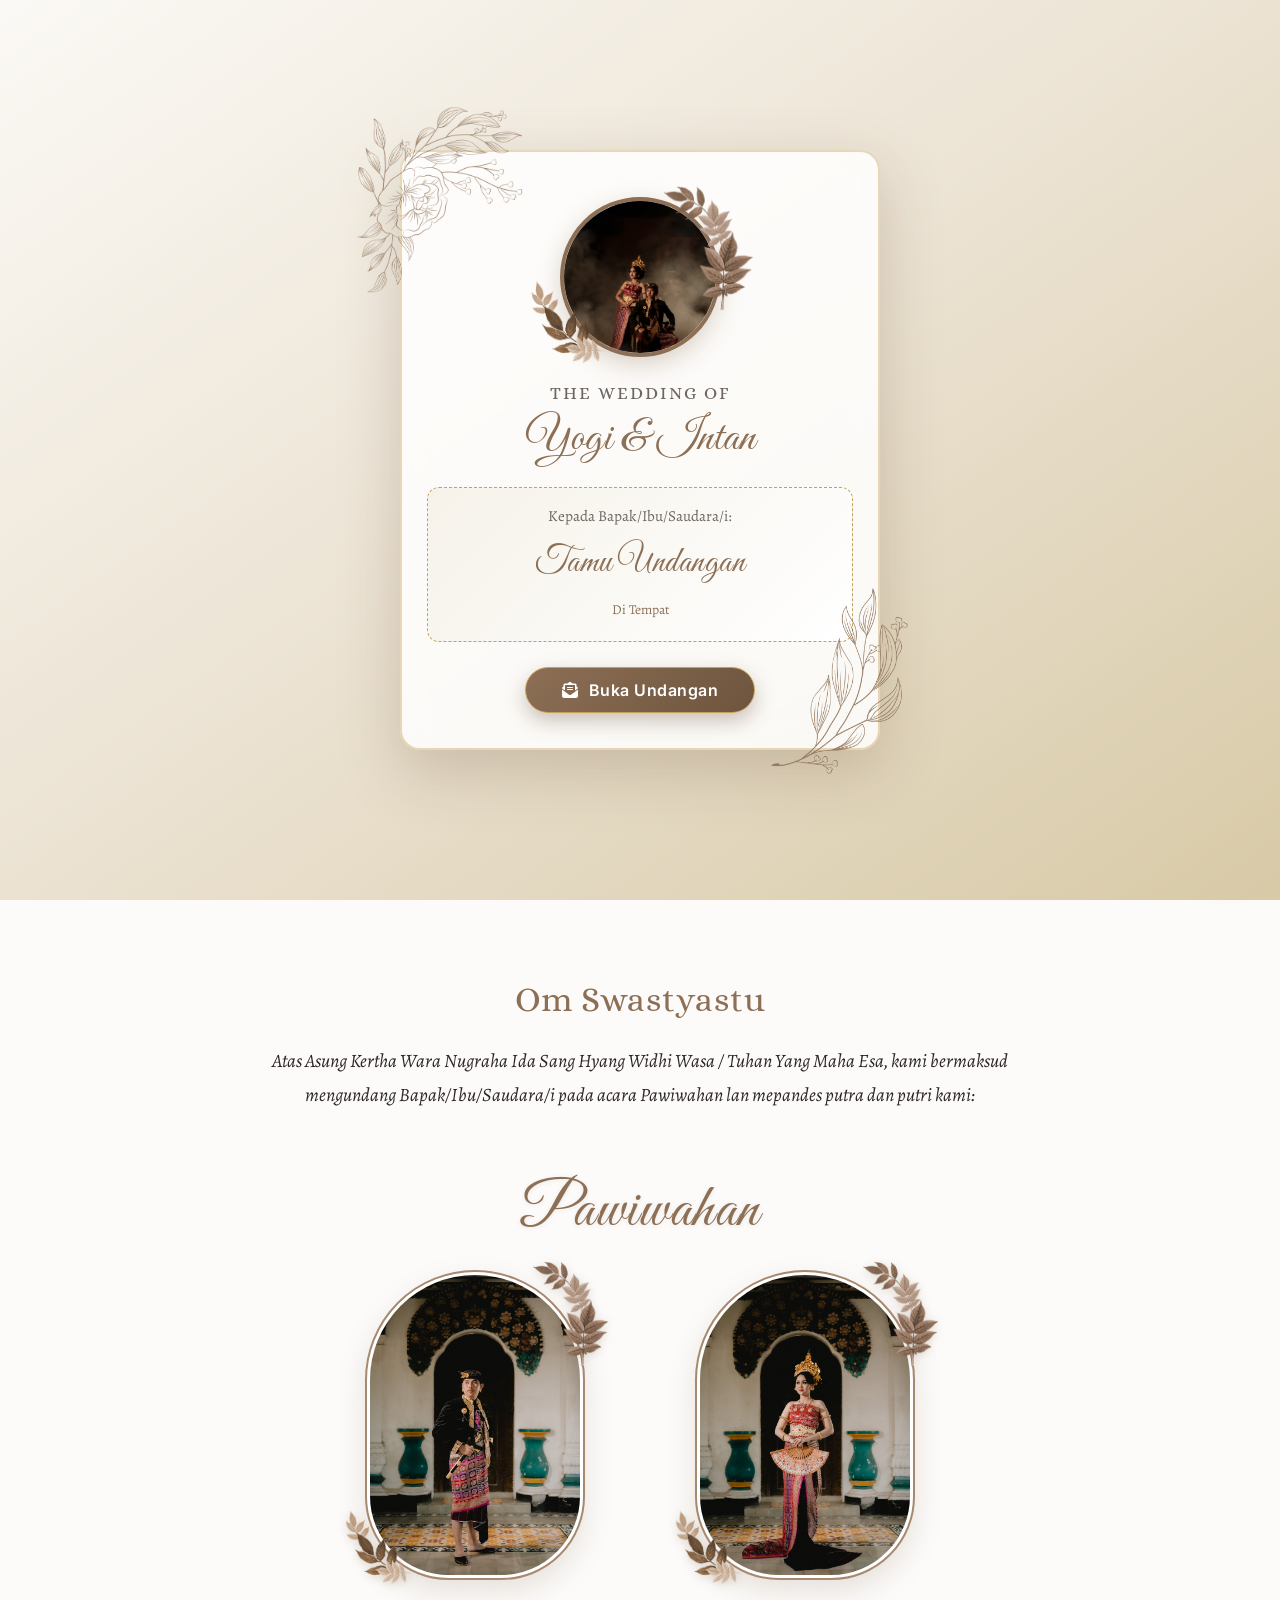
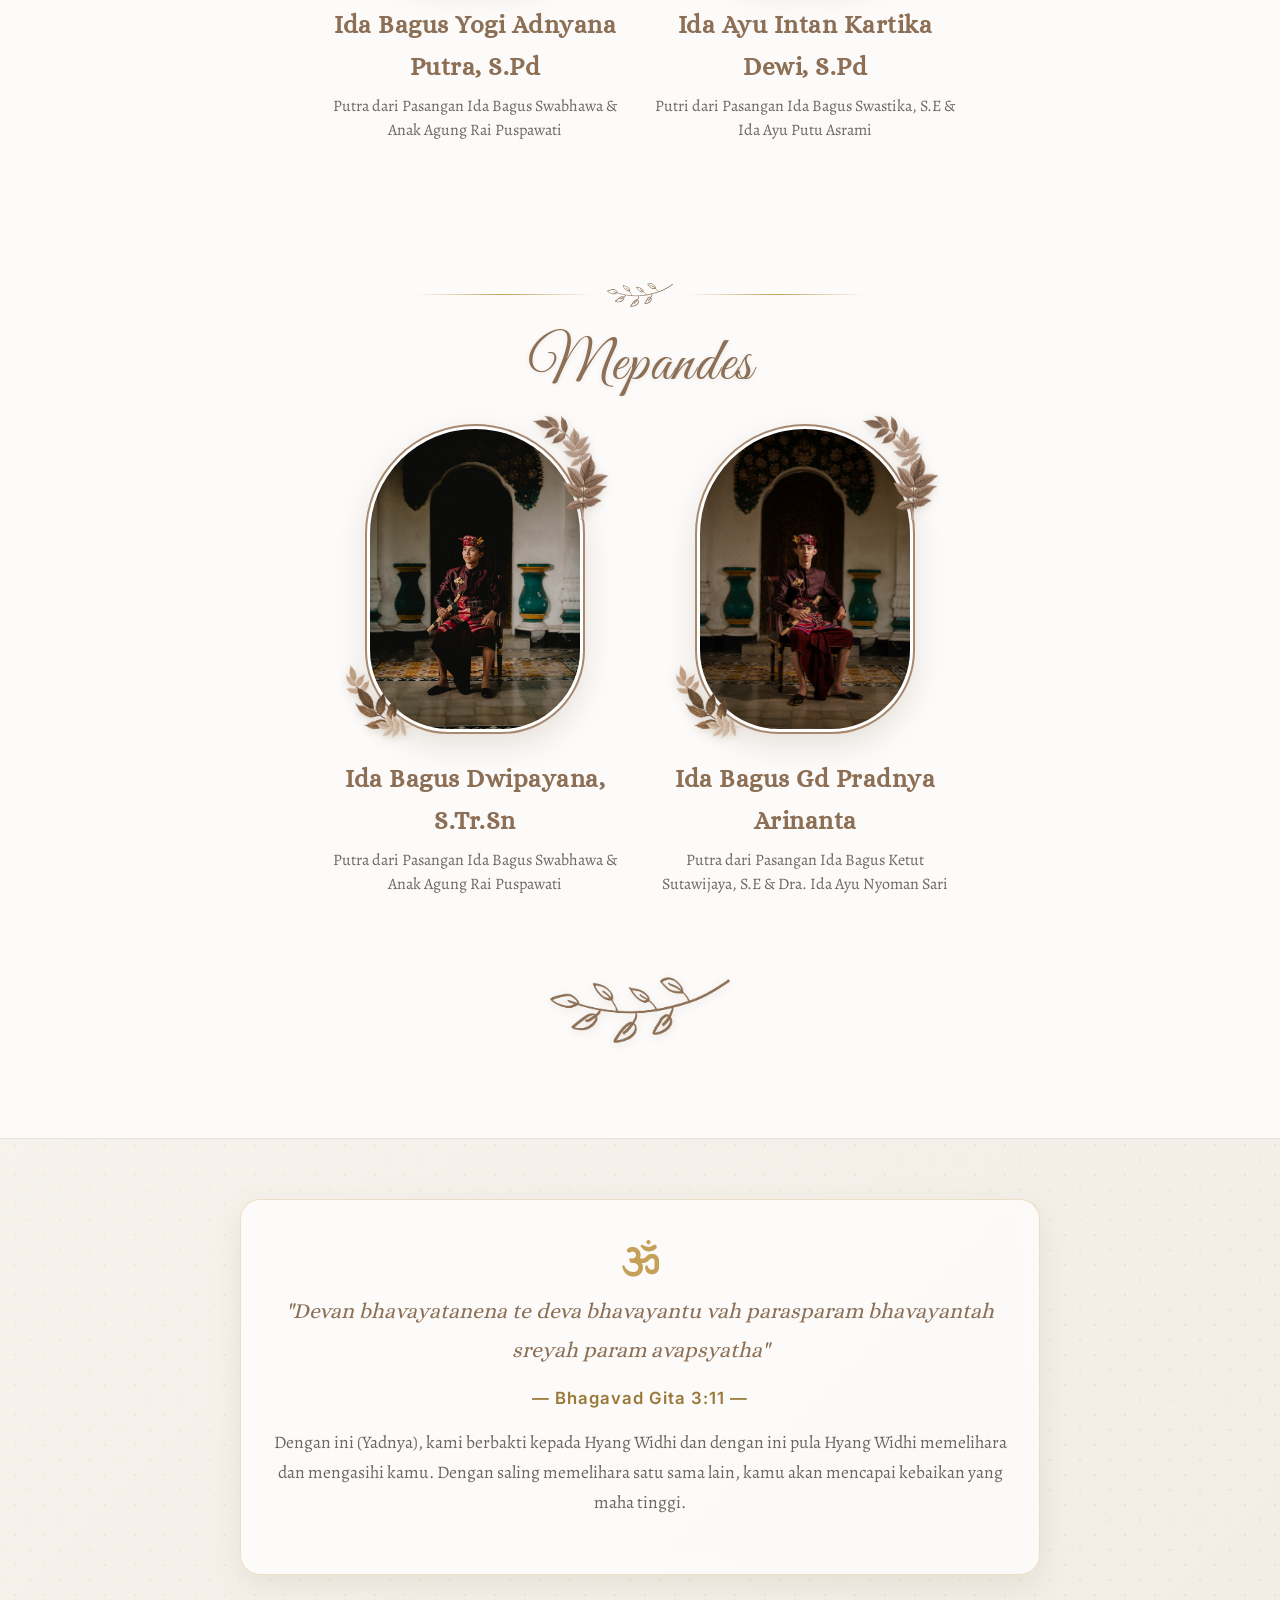
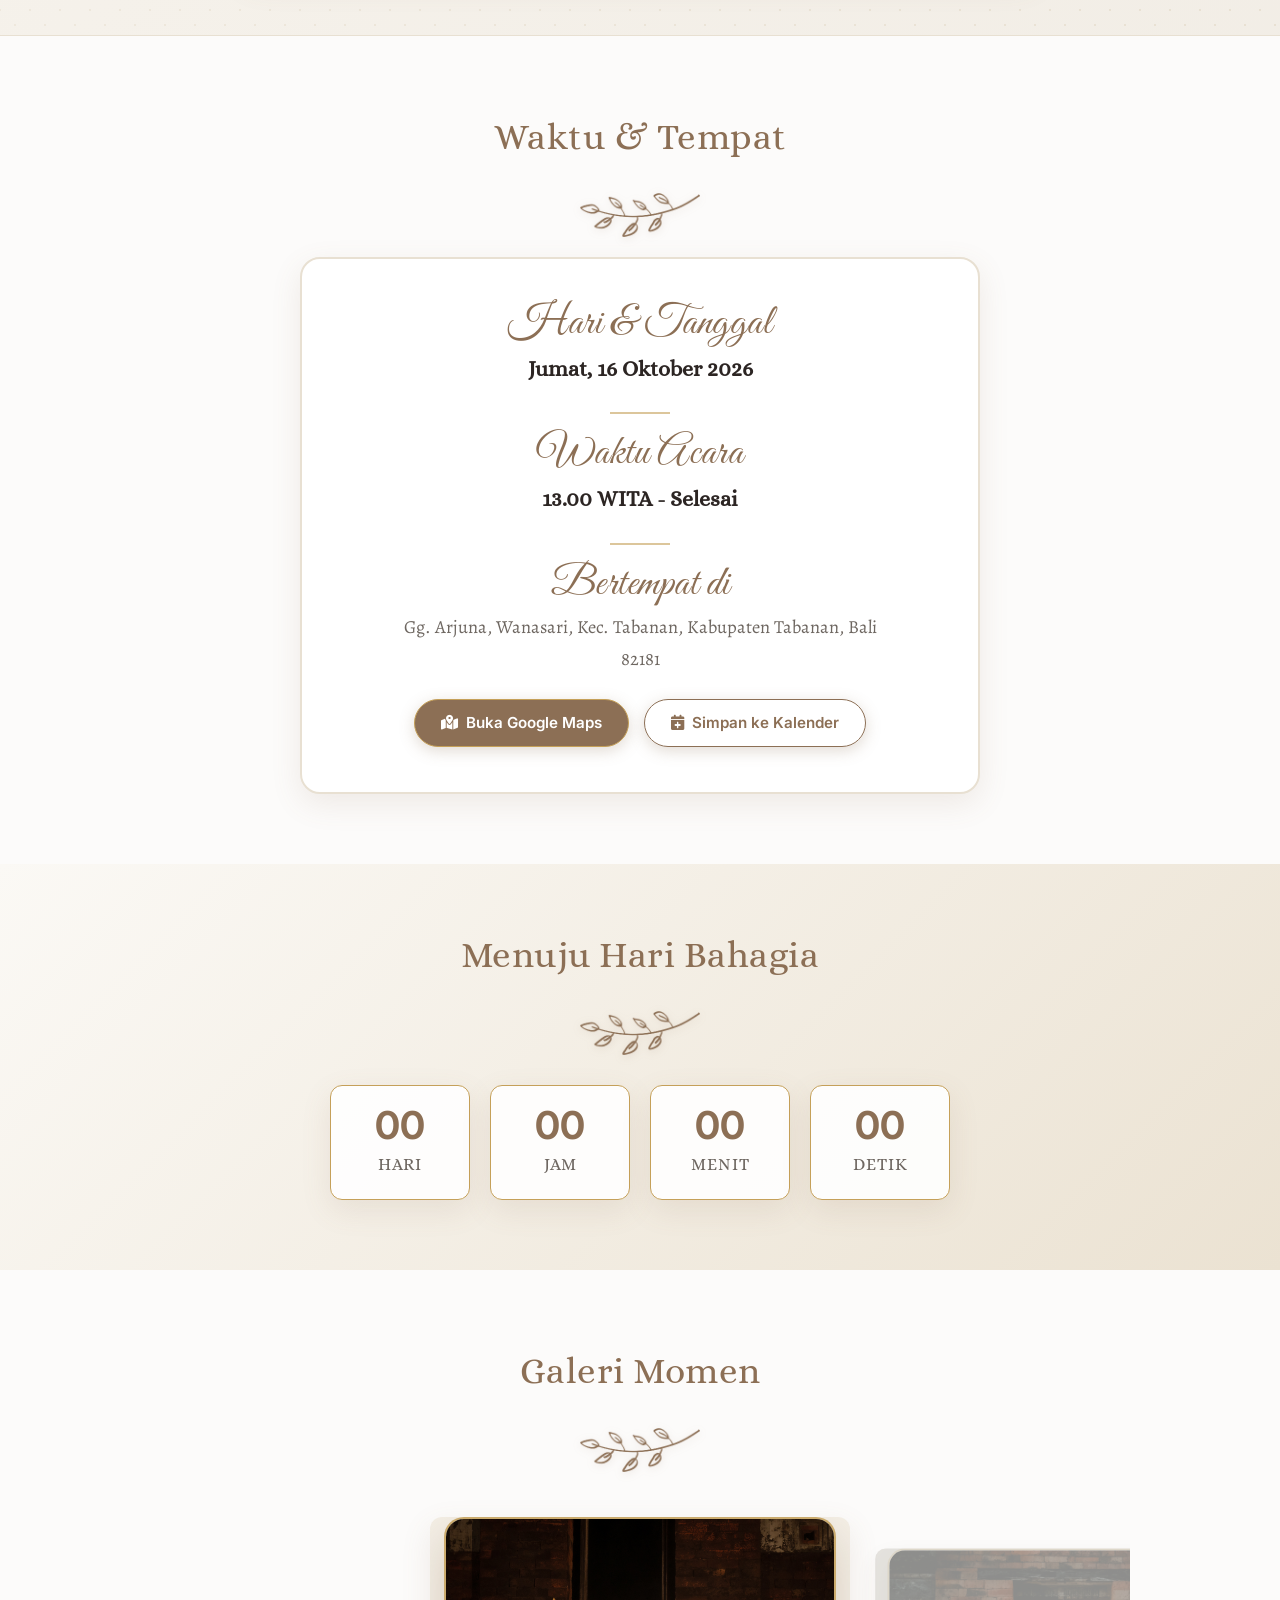
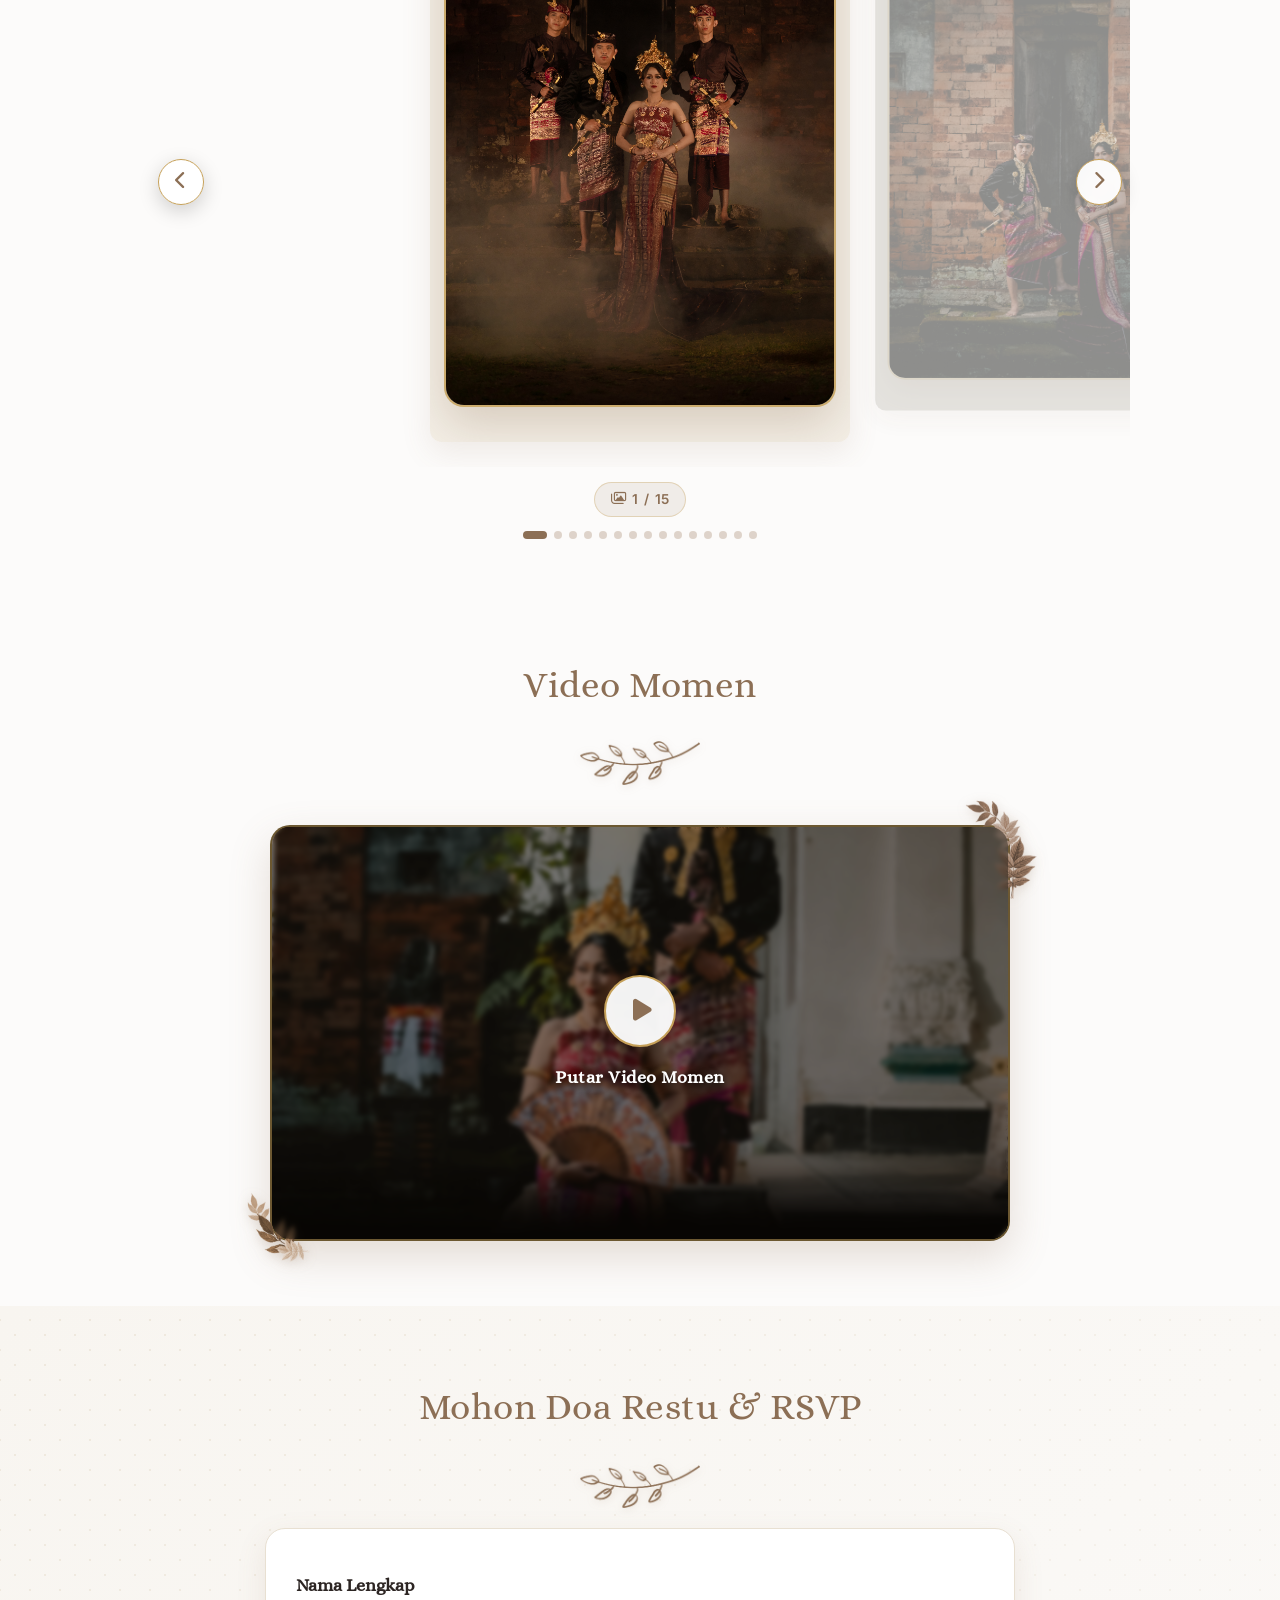
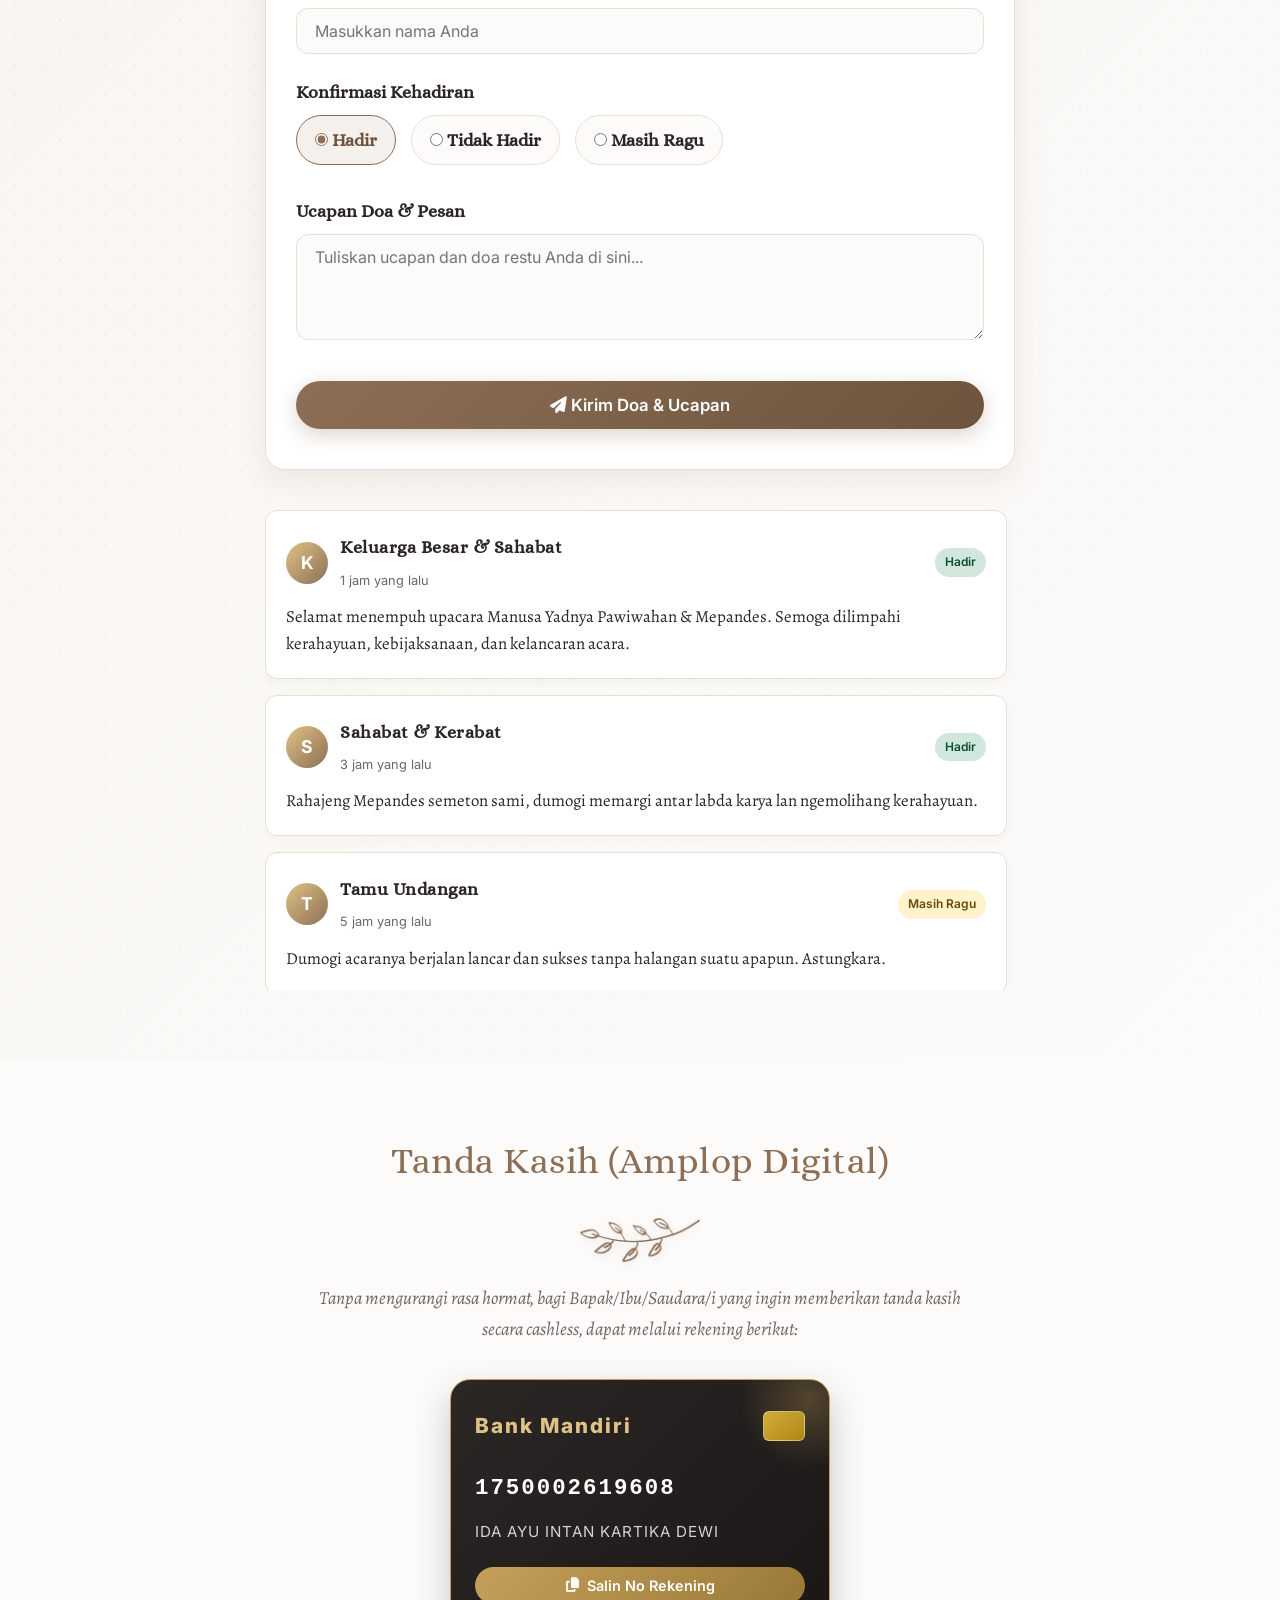
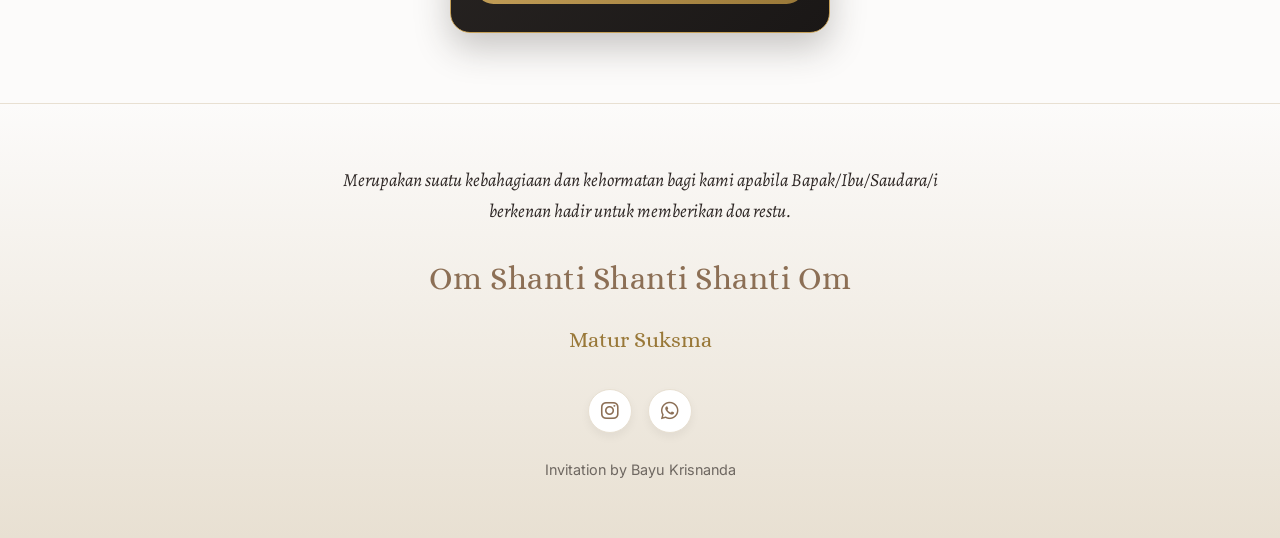
==== commit 593231c2: "Update meta title to Pawiwahan & Mepandes, logo XEINT favicon, and fix gallery auto-scroll" ====
--- a/index.html
+++ b/index.html
@@ -5,11 +5,24 @@
     <meta name="viewport" content="width=device-width, initial-scale=1.0">
     <title>Undangan Pawiwahan & Mepandes - Bali</title>
 
+    <!-- Favicon / Logo Tab & Taskbar -->
+    <link rel="icon" type="image/jpeg" href="assets/images/logo-xeint.jpg">
+    <link rel="shortcut icon" type="image/jpeg" href="assets/images/logo-xeint.jpg">
+    <link rel="apple-touch-icon" href="assets/images/logo-xeint.jpg">
+
     <!-- Meta OpenGraph untuk WhatsApp, Facebook, Telegram -->
-    <meta property="og:title" content="Undangan Resepsi Metatah - Manusa Yadnya">
+    <meta property="og:site_name" content="Undangan Digital Bali">
+    <meta property="og:title" content="Undangan Pawiwahan & Mepandes - Manusa Yadnya">
     <meta property="og:description" content="Merupakan suatu kehormatan dan kebahagiaan bagi kami, apabila Bapak/Ibu/Saudara/i berkenan hadir memberikan doa restu.">
     <meta property="og:image" content="assets/images/photos/edit-7478.JPEG">
+    <meta property="og:image:type" content="image/jpeg">
     <meta property="og:type" content="website">
+
+    <!-- Twitter Card Meta -->
+    <meta name="twitter:card" content="summary_large_image">
+    <meta name="twitter:title" content="Undangan Pawiwahan & Mepandes - Manusa Yadnya">
+    <meta name="twitter:description" content="Merupakan suatu kehormatan dan kebahagiaan bagi kami, apabila Bapak/Ibu/Saudara/i berkenan hadir memberikan doa restu.">
+    <meta name="twitter:image" content="assets/images/photos/edit-7478.JPEG">
 
     <!-- Google Fonts & Font Awesome Icons -->
     <link rel="preconnect" href="https://fonts.googleapis.com">
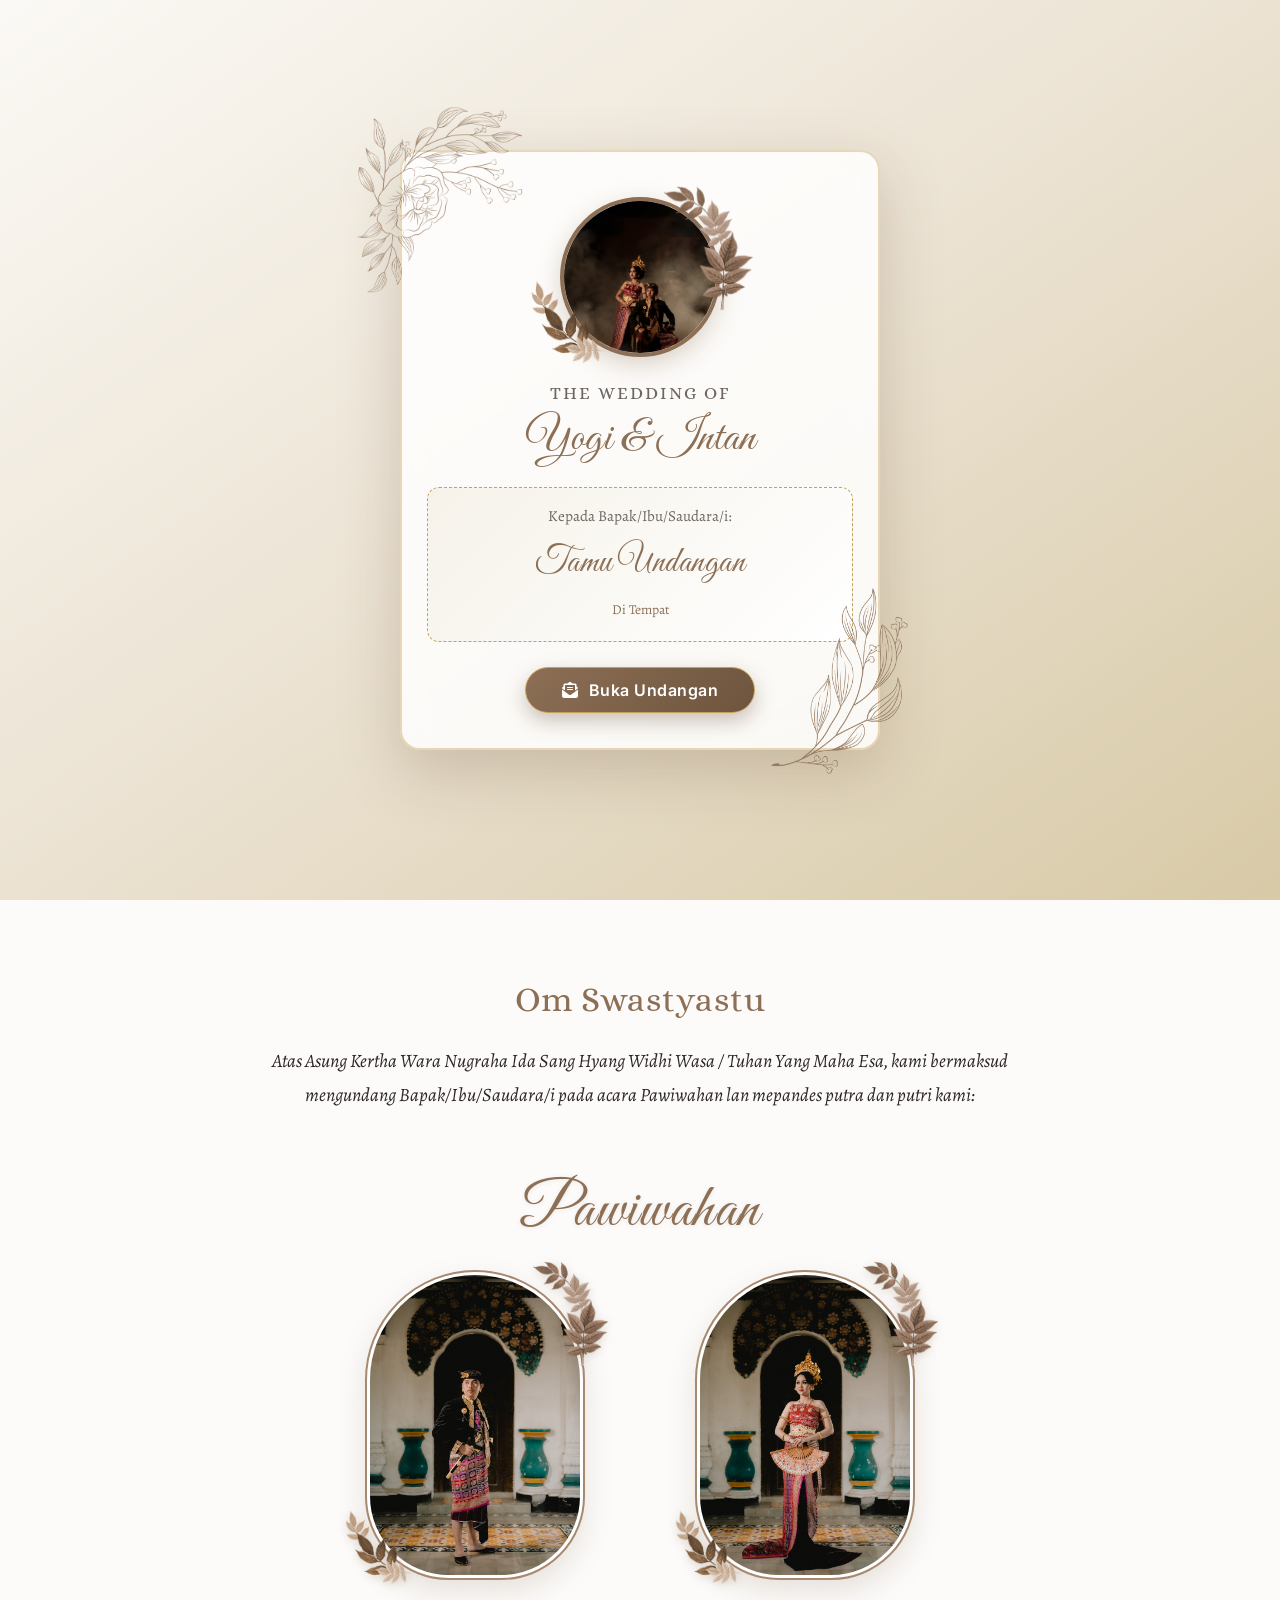
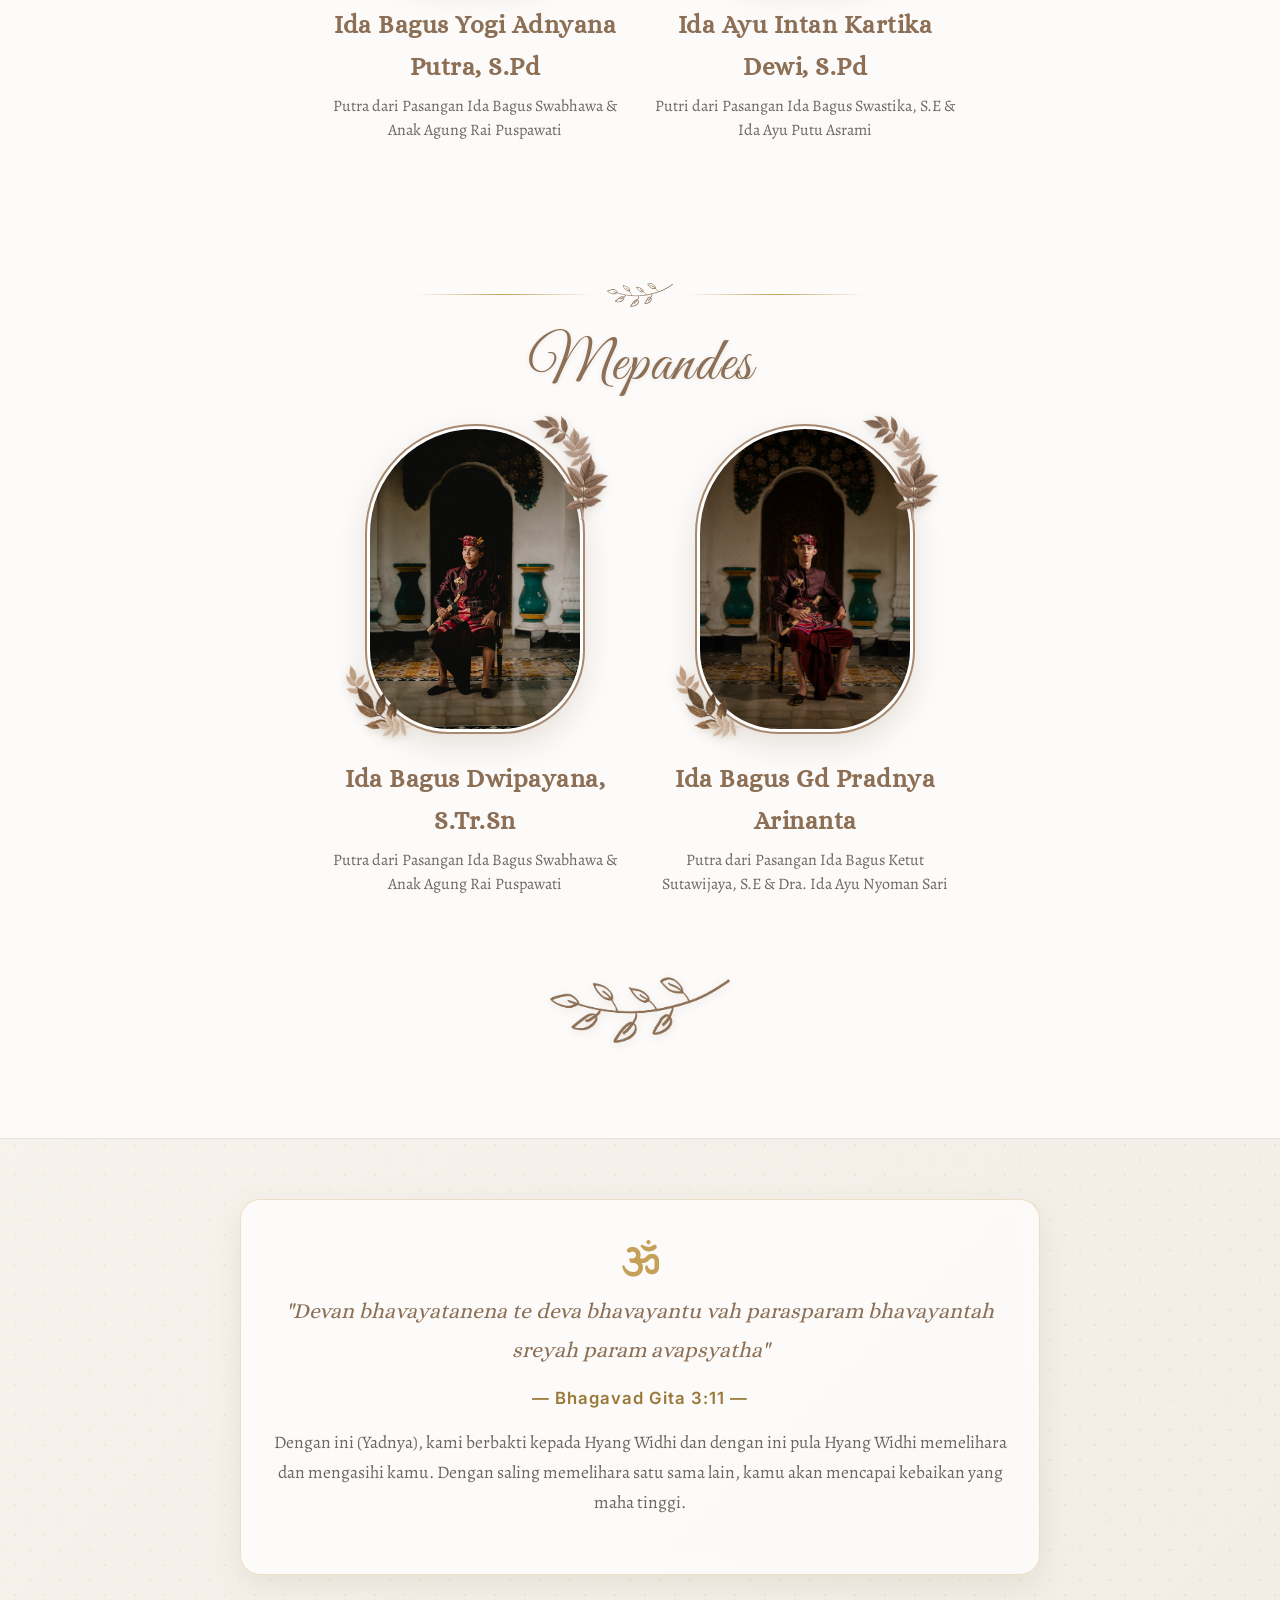
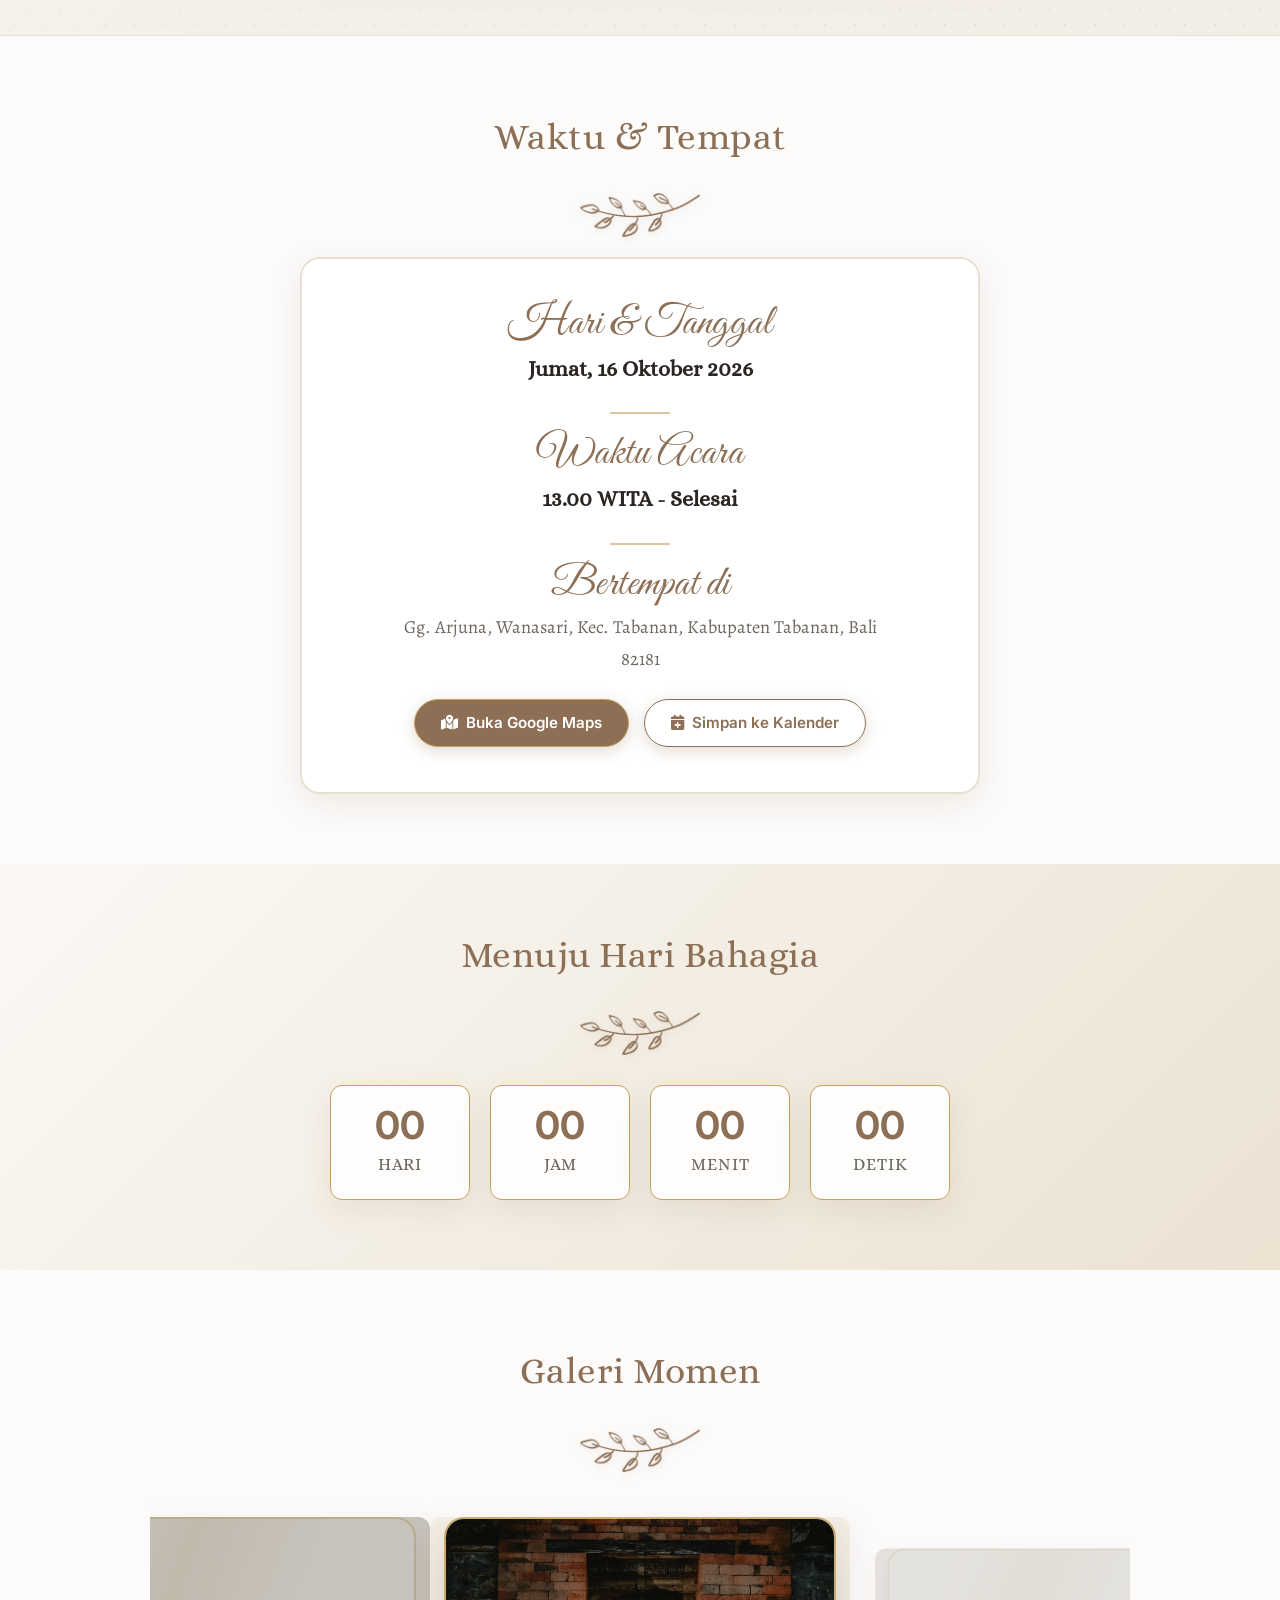
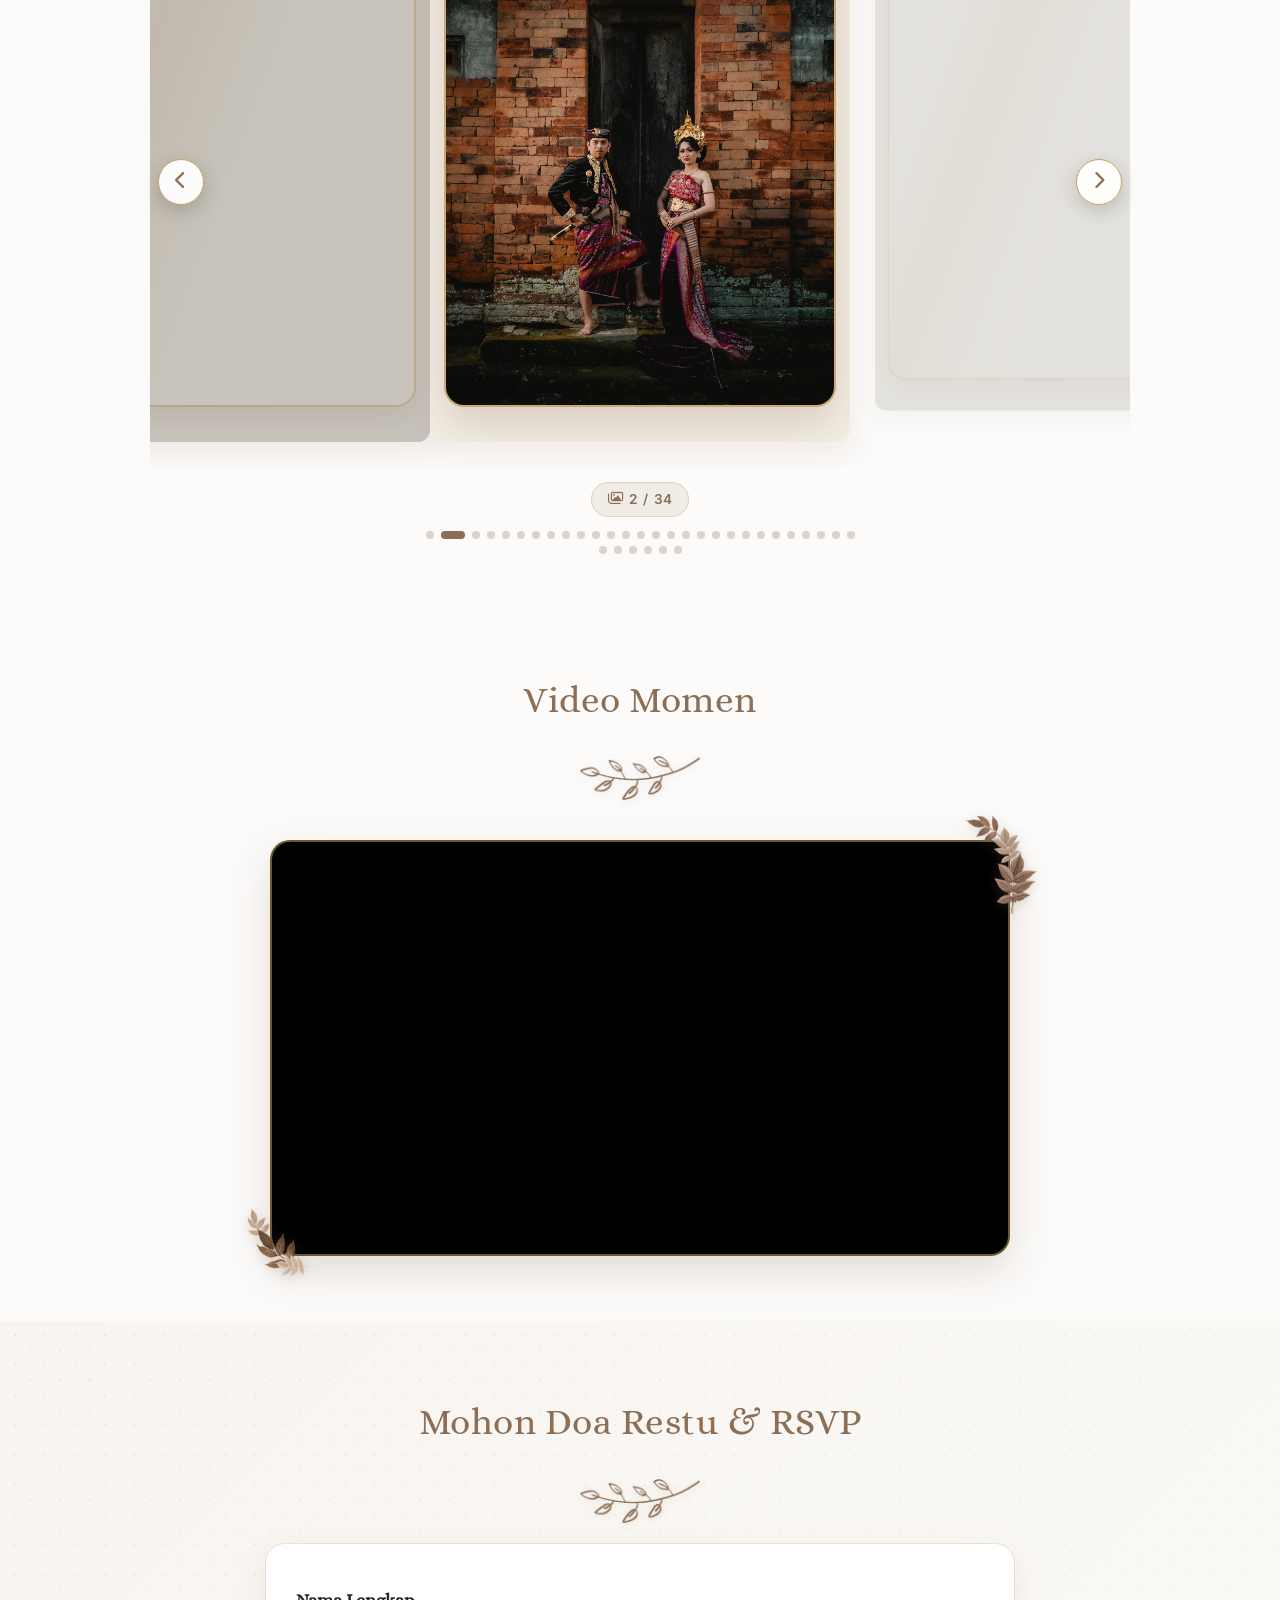
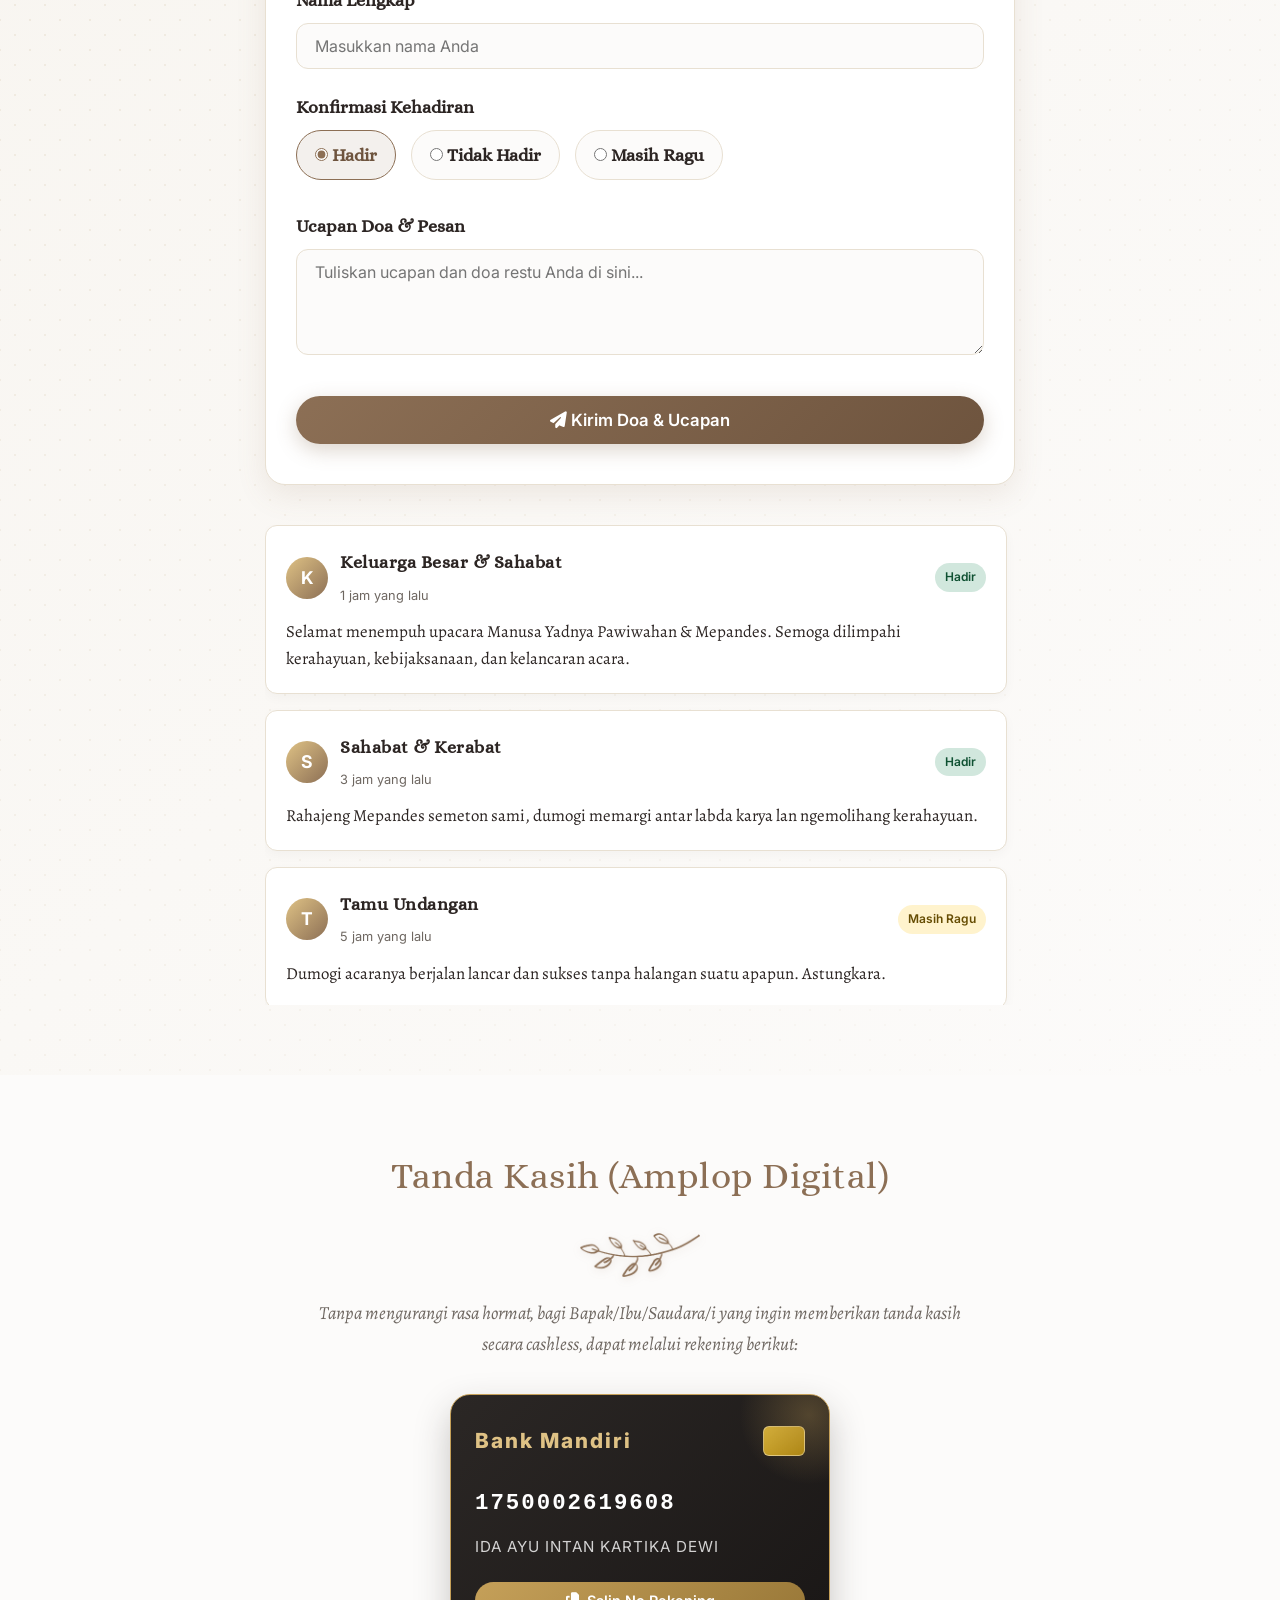
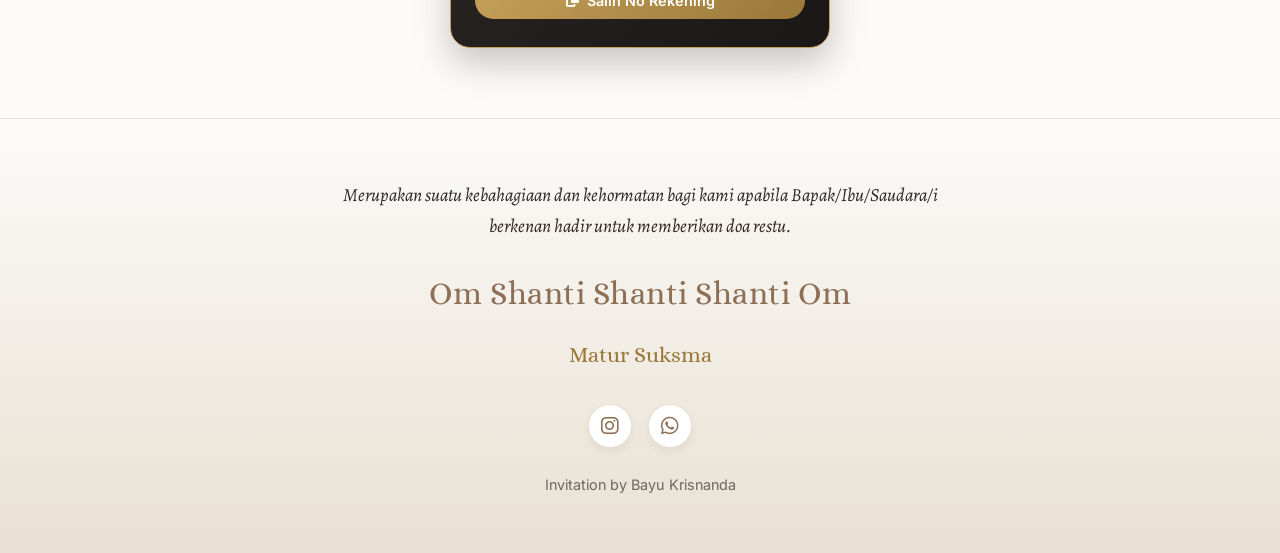
==== commit 4a537d29: "Tambahkan video YouTube dan 19 foto galeri (Casual dan Tambahan Klasik)" ====
--- a/index.html
+++ b/index.html
@@ -273,16 +273,13 @@
                 <img src="assets/images/ornaments/daun-2.png" alt="Daun Bali" class="video-leaf-bottom-left">
 
                 <div class="video-wrapper" id="videoWrapper">
-                    <video id="momenVideo" class="video-player" controls preload="metadata" poster="assets/images/photos/NAS_7364.JPEG">
-                        <source src="assets/videos/video-momen.mp4" type="video/mp4">
-                        Browser Anda tidak mendukung pemutar video.
-                    </video>
-                    <div class="video-play-overlay" id="videoPlayOverlay">
-                        <button type="button" class="btn-video-play" id="btnVideoPlay" aria-label="Putar Video">
-                            <i class="fas fa-play"></i>
-                        </button>
-                        <span class="video-play-label">Putar Video Momen</span>
-                    </div>
+                    <iframe 
+                        src="https://www.youtube.com/embed/vcYeqqPk7vs?rel=0&modestbranding=1" 
+                        title="Video Momen Pawiwahan & Mepandes" 
+                        allow="accelerometer; autoplay; clipboard-write; encrypted-media; gyroscope; picture-in-picture" 
+                        allowfullscreen
+                        loading="lazy">
+                    </iframe>
                 </div>
             </div>
         </div>
--- a/assets/css/style.css
+++ b/assets/css/style.css
@@ -851,10 +851,17 @@
     max-height: 540px;
     border-radius: var(--radius-lg);
     overflow: hidden;
-    background: var(--bg-cream);
+    background: linear-gradient(110deg, #f4efe6 8%, #ebe2d2 18%, #f4efe6 33%);
+    background-size: 200% 100%;
+    animation: shimmerCard 2.5s linear infinite;
     border: 2px solid rgba(197, 160, 89, 0.4);
     box-shadow: 0 12px 30px rgba(140, 111, 85, 0.16);
     transition: transform 0.4s ease, box-shadow 0.4s ease, border-color 0.4s ease;
+}
+
+@keyframes shimmerCard {
+    0% { background-position: 200% 0; }
+    100% { background-position: -200% 0; }
 }
 
 .gallery-slide.active .gallery-slide-card {
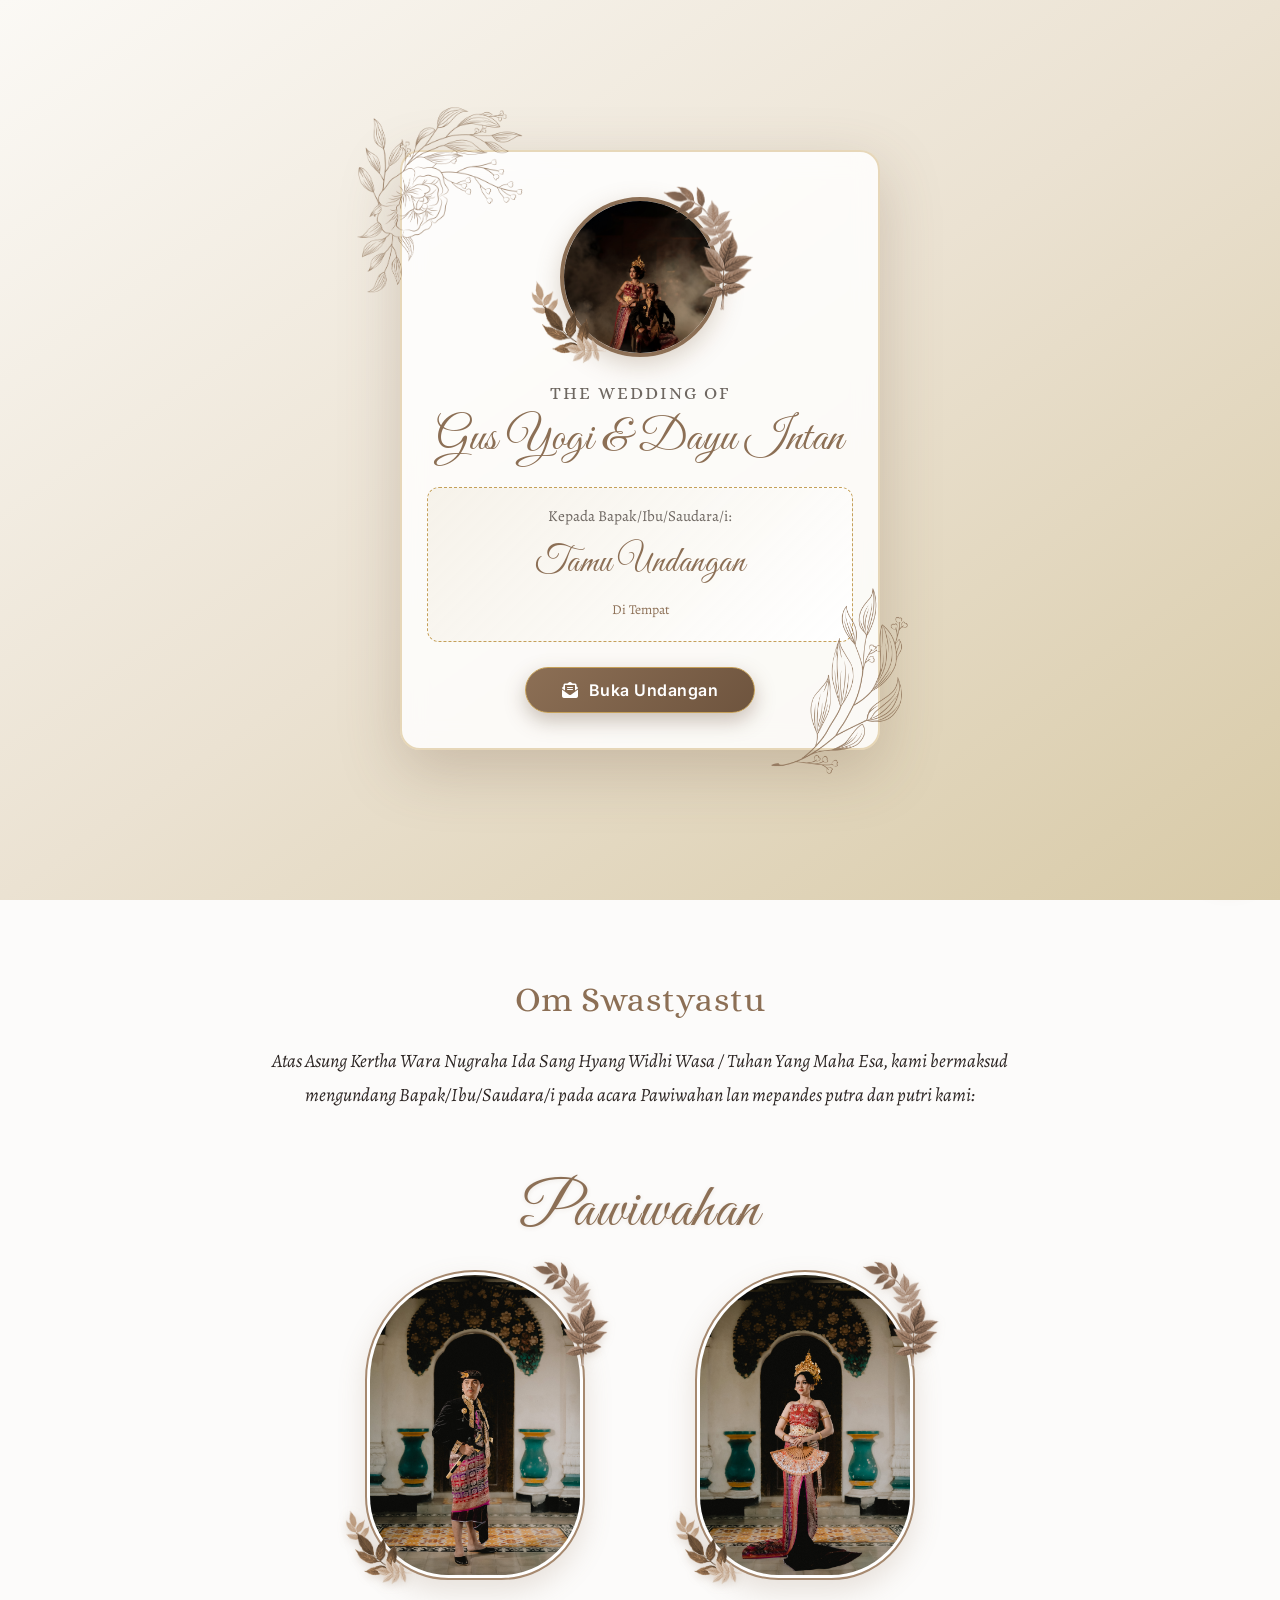
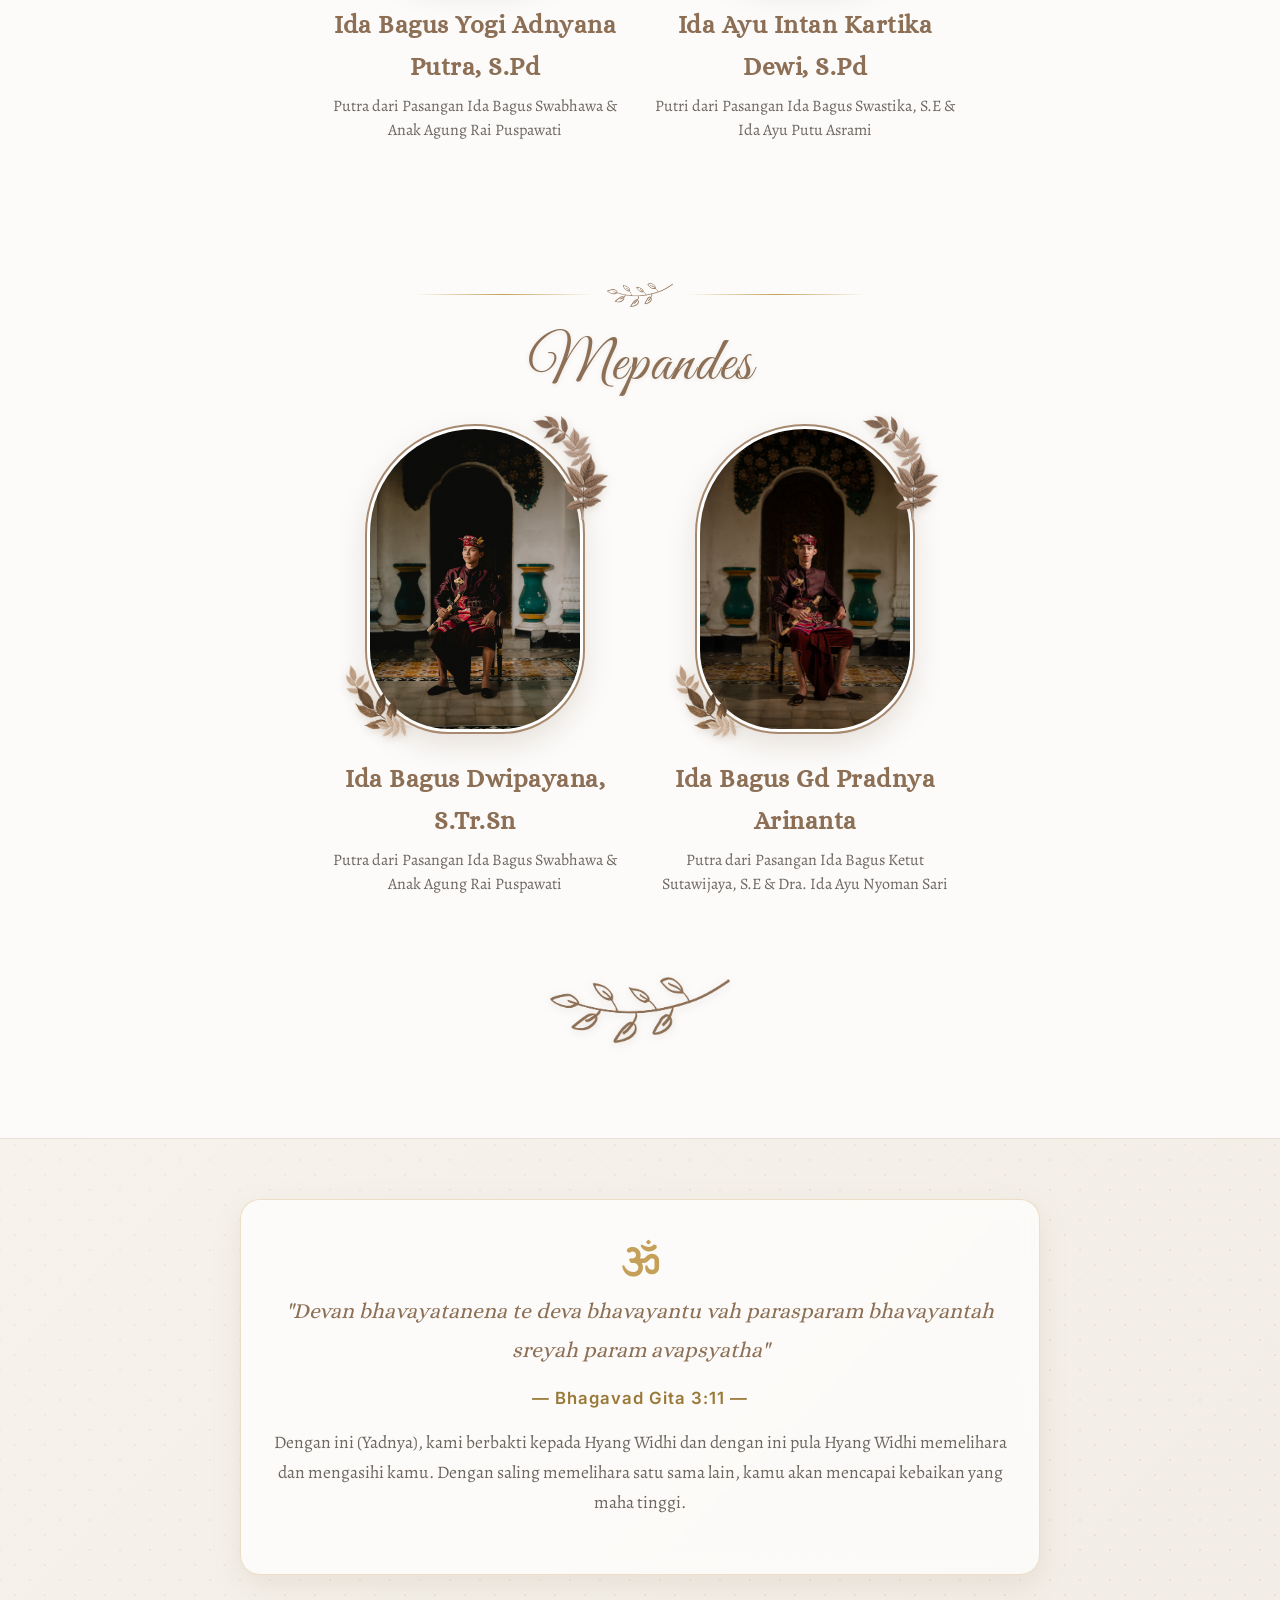
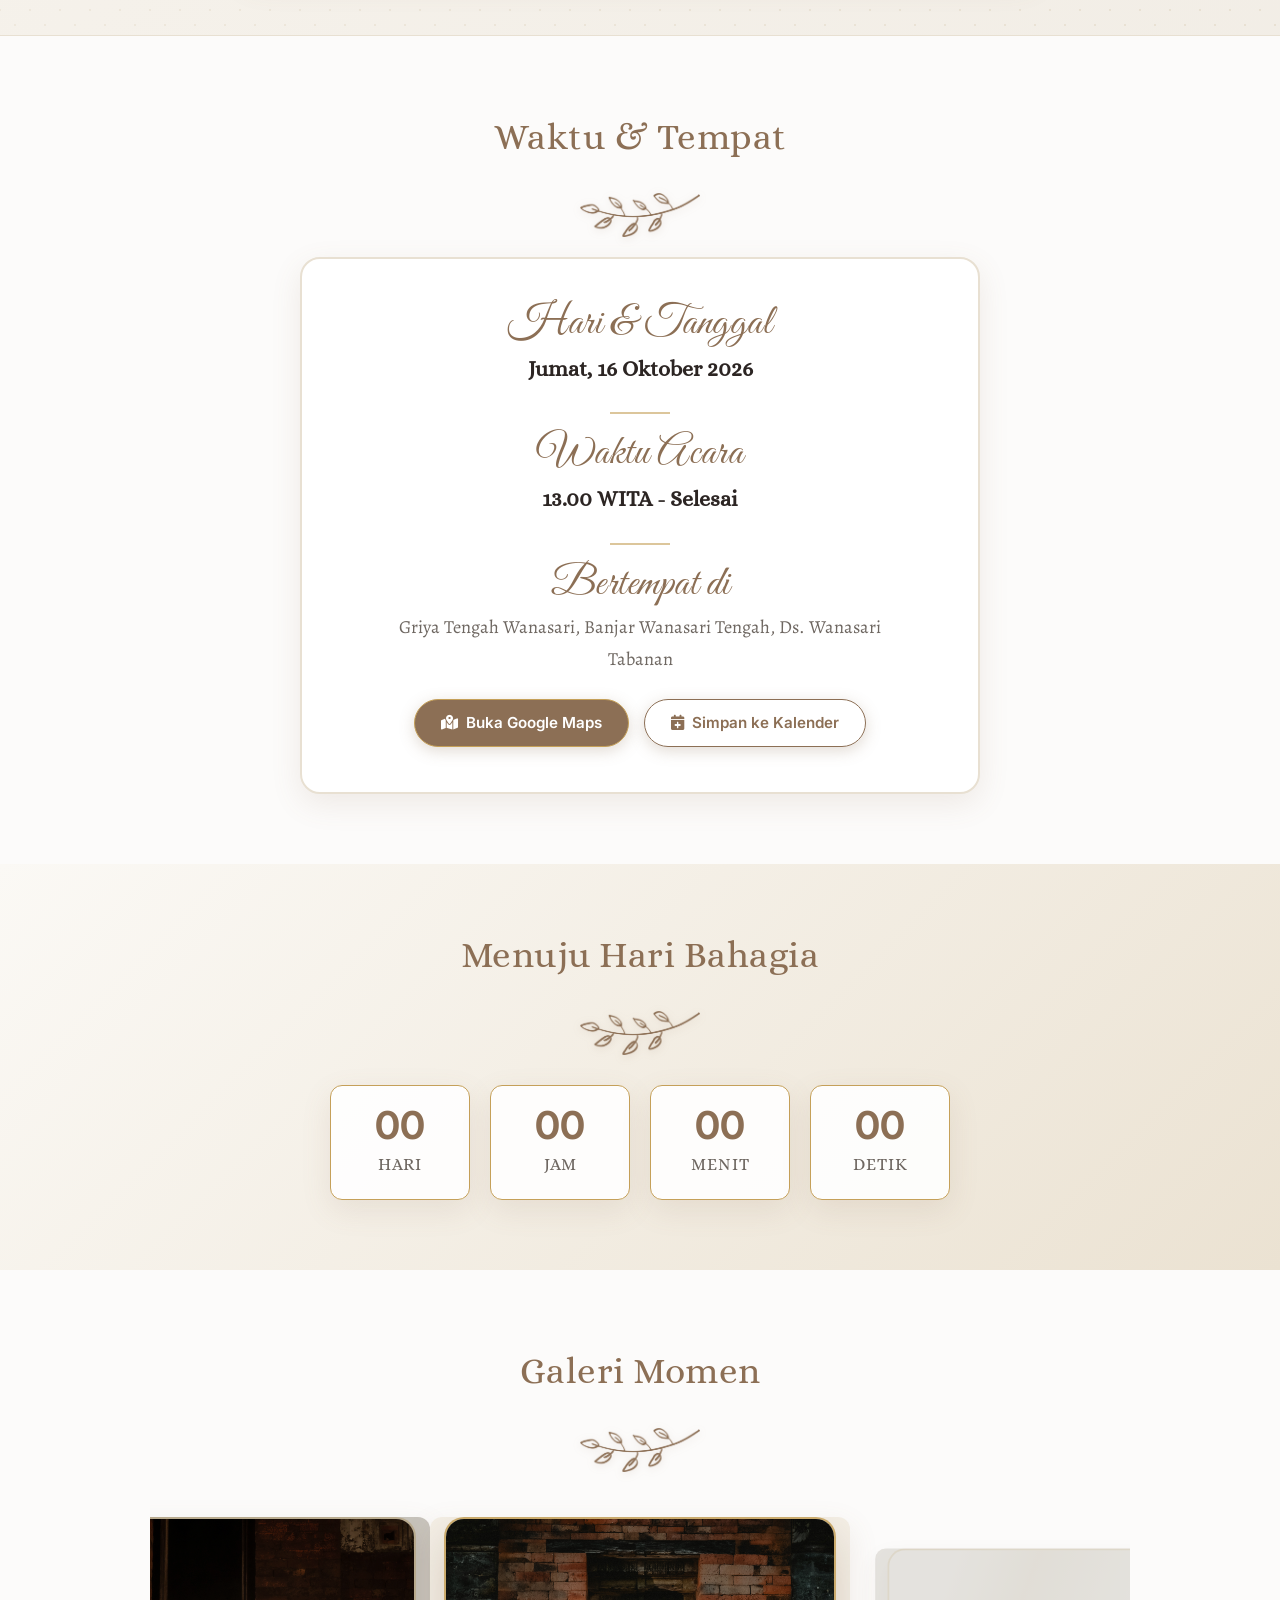
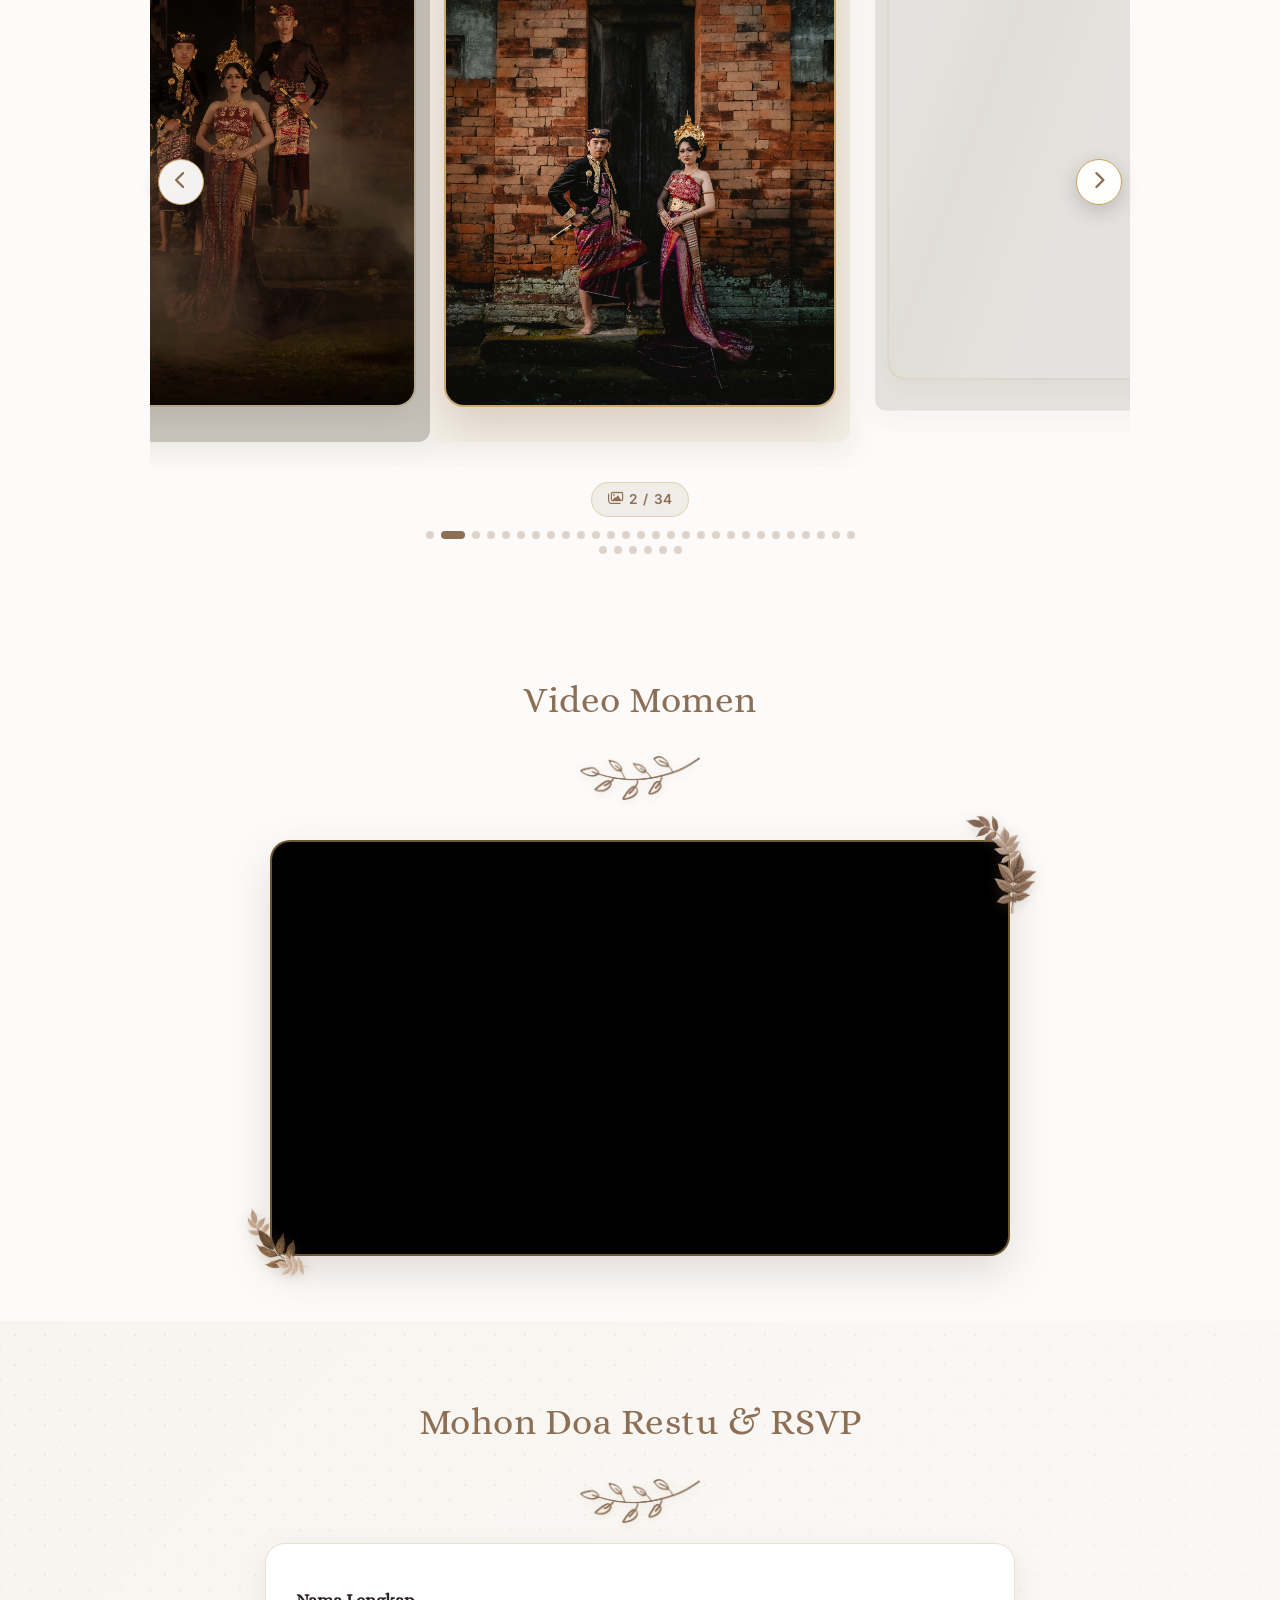
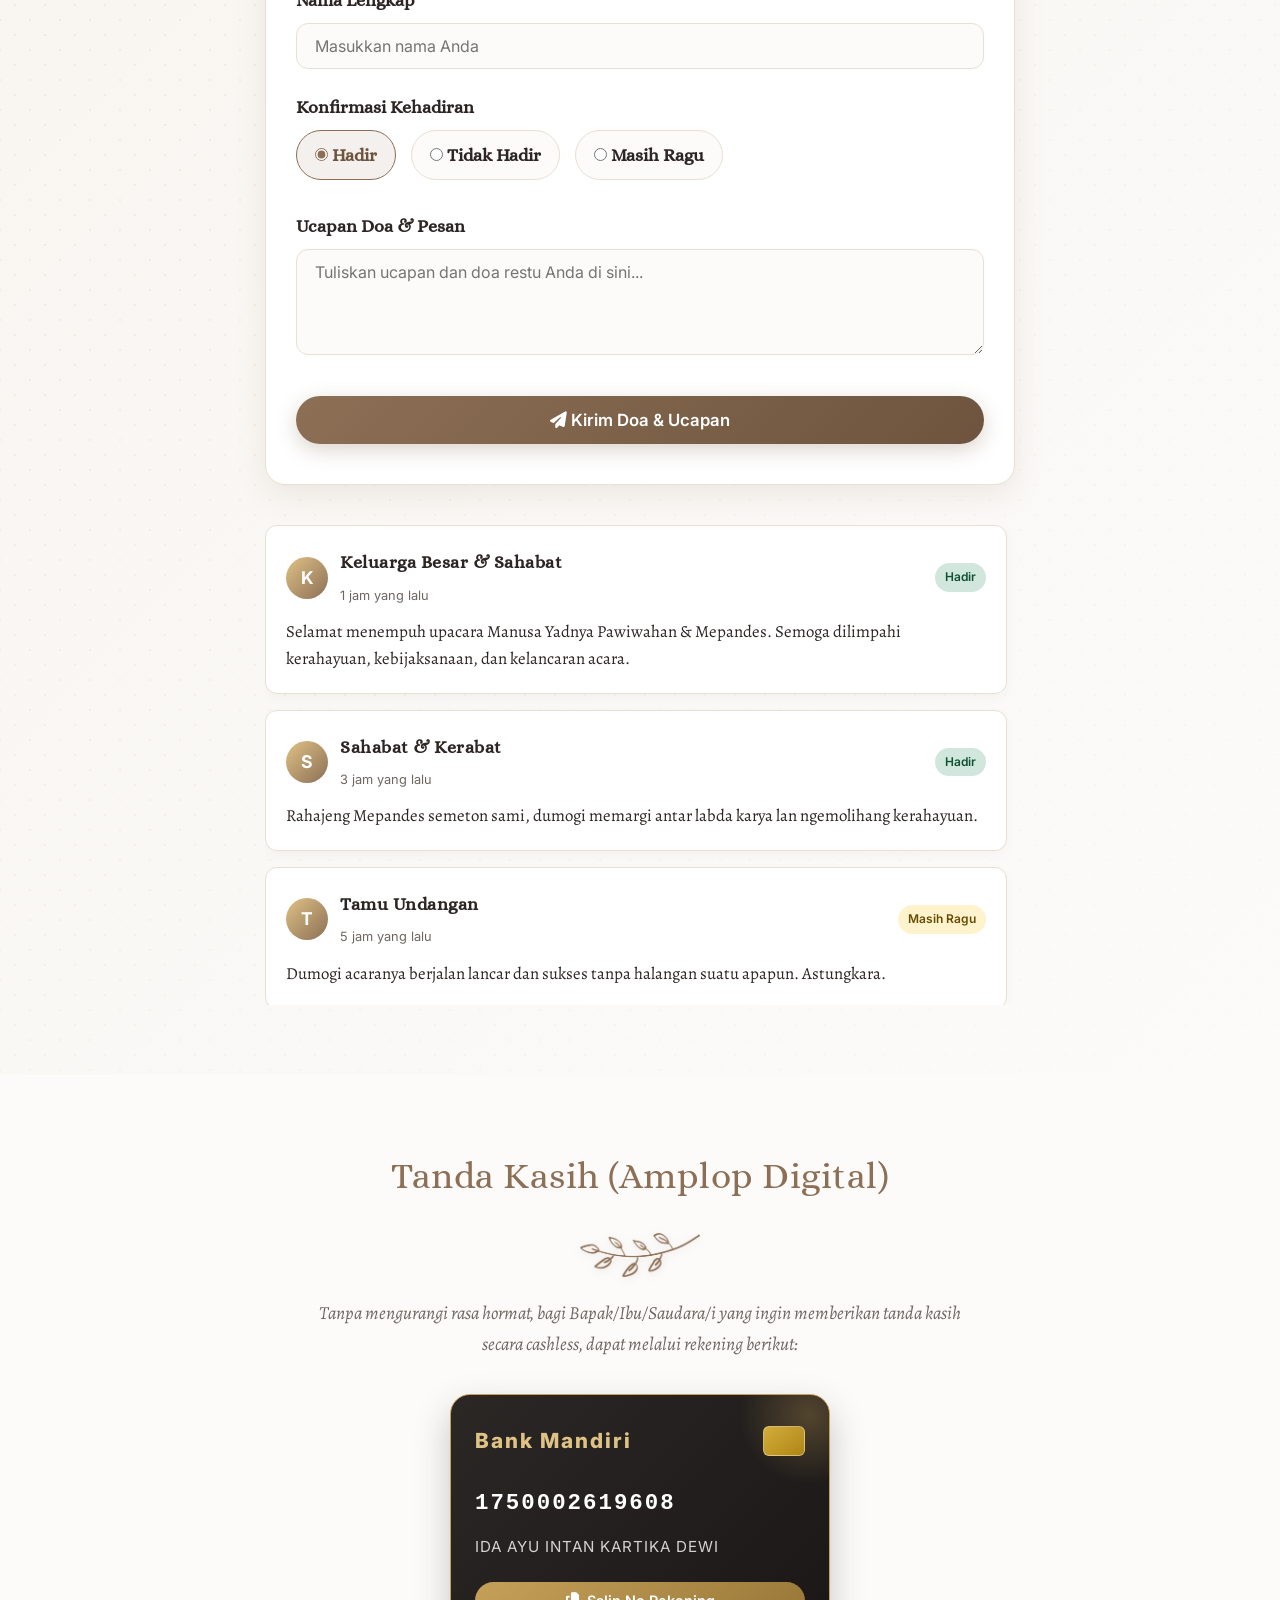
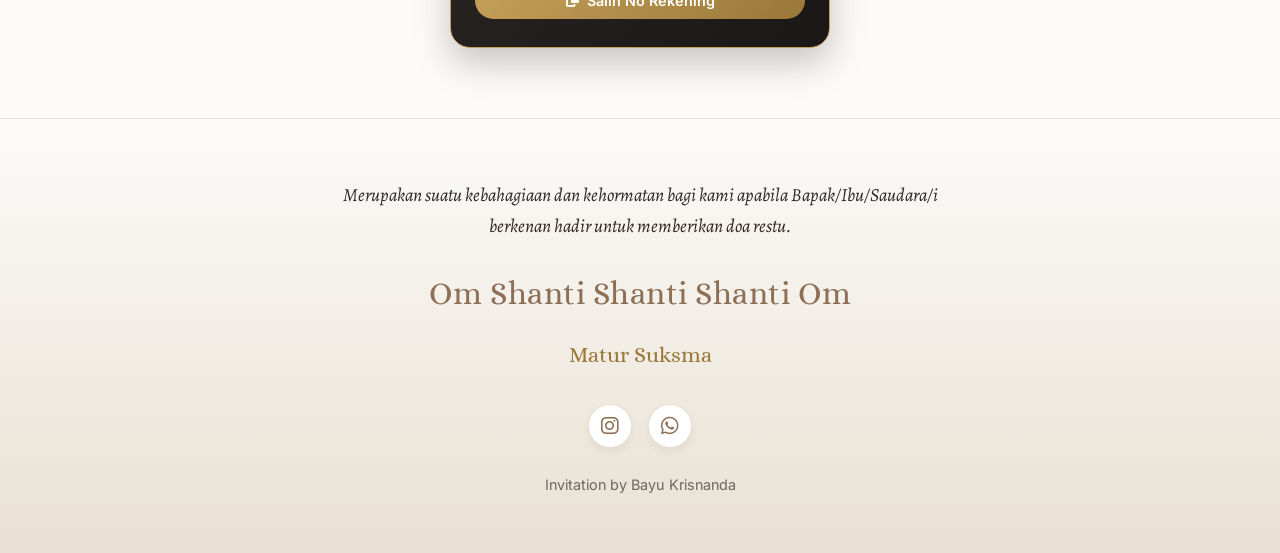
==== commit c1d01189: "Ubah nama mempelai jadi Gus Yogi & Dayu Intan, subjudul jadi Undangan Upacara Manusa Yadnya, dan ala" ====
--- a/index.html
+++ b/index.html
@@ -62,7 +62,7 @@
             </div>
 
             <p class="modal-title-small">The Wedding of</p>
-            <h1 class="modal-event-name">Yogi & Intan</h1>
+            <h1 class="modal-event-name">Gus Yogi & Dayu Intan</h1>
 
             <div class="modal-recipient-box">
                 <p>Kepada Bapak/Ibu/Saudara/i:</p>
@@ -82,7 +82,7 @@
          ==================================================================== -->
     <header class="hero-header">
         <div class="hero-content" data-aos="fade-up" data-aos-duration="1000">
-            <p class="hero-subtitle-top">Undangan Manusa Yadnya</p>
+            <p class="hero-subtitle-top">Undangan Upacara Manusa Yadnya</p>
             <h1 class="hero-title">Pawiwahan & Mepandes</h1>
             <img src="assets/images/ornaments/ornament-leaf1.png" alt="Ornamen Bali" class="ornament-divider">
             <p class="hero-date">Jumat, 16 Oktober 2026</p>
@@ -165,7 +165,7 @@
 
                 <div class="acara-item">
                     <h3 class="acara-item-title">Bertempat di</h3>
-                    <p class="acara-alamat" id="acaraTempat">Gg. Arjuna, Wanasari, Kec. Tabanan, Kabupaten Tabanan, Bali 82181</p>
+                    <p class="acara-alamat" id="acaraTempat">Griya Tengah Wanasari, Banjar Wanasari Tengah, Ds. Wanasari Tabanan</p>
                 </div>
 
                 <div class="acara-btn-group">
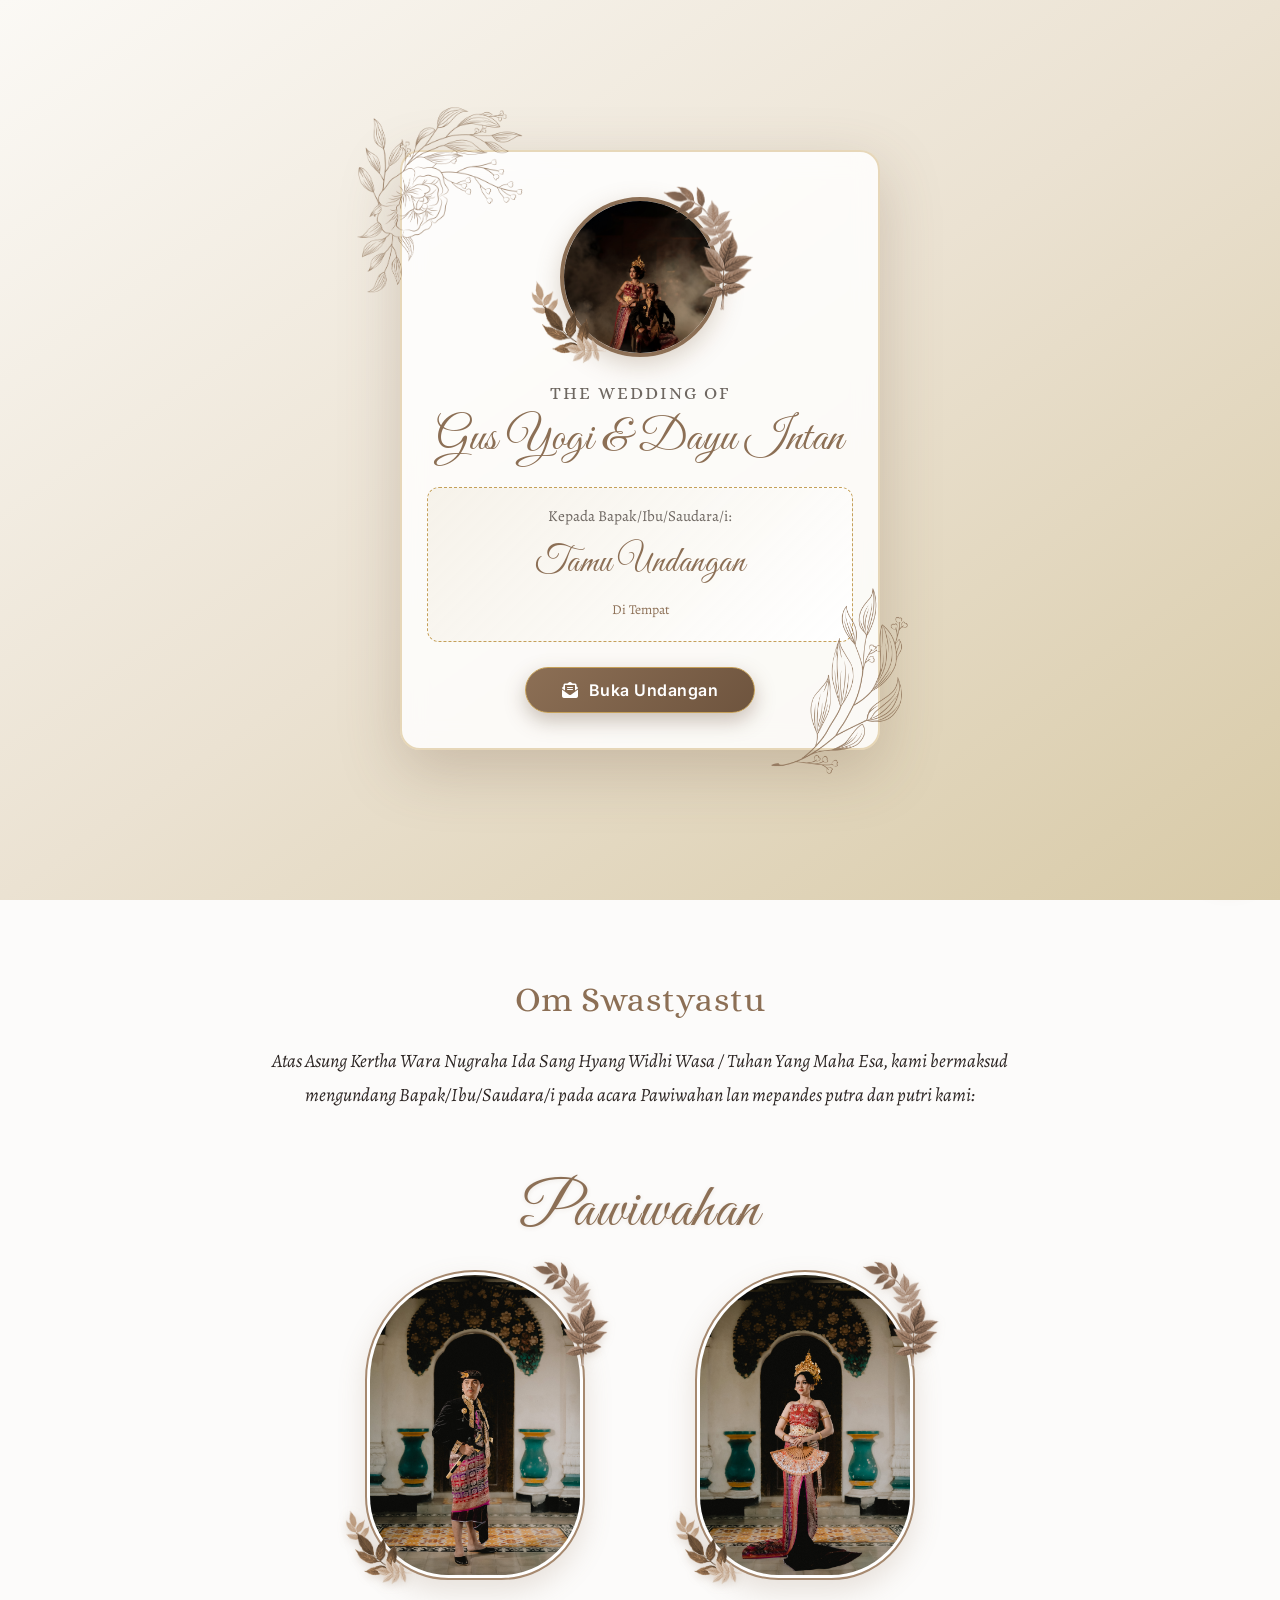
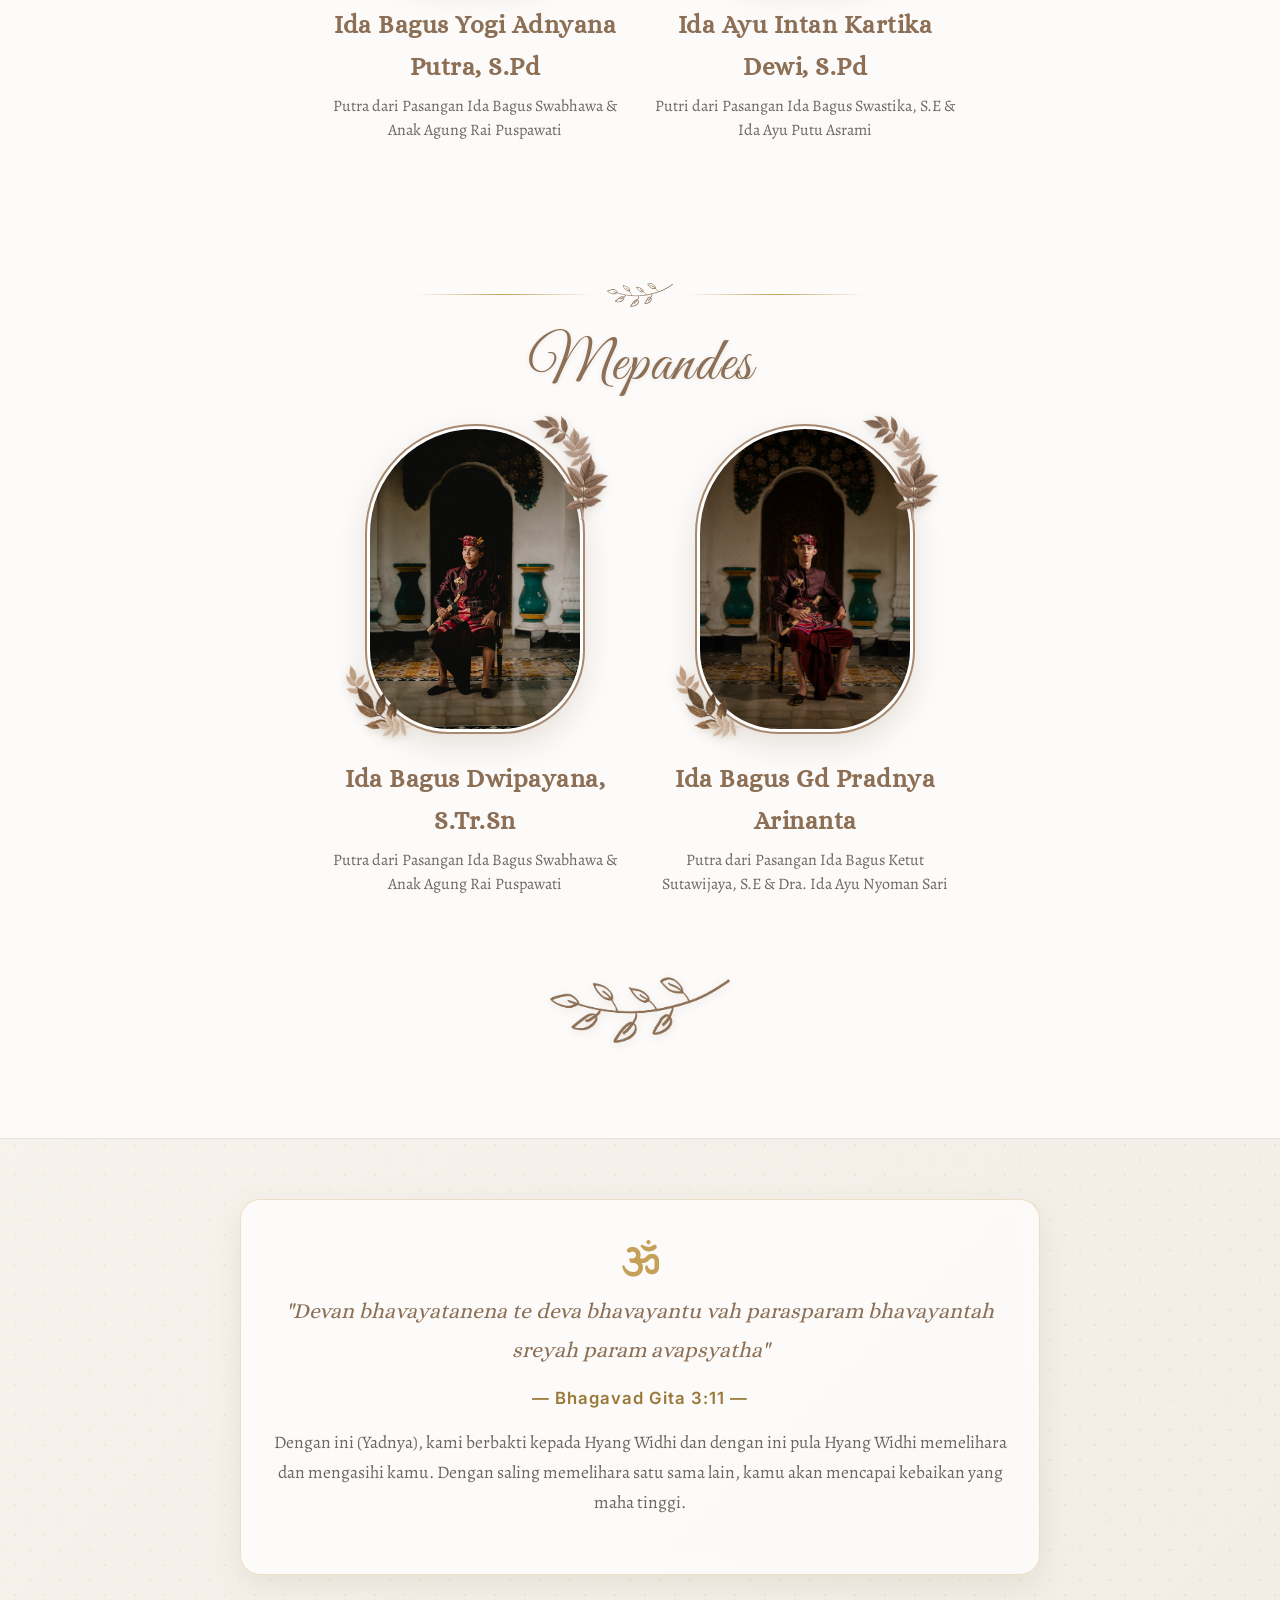
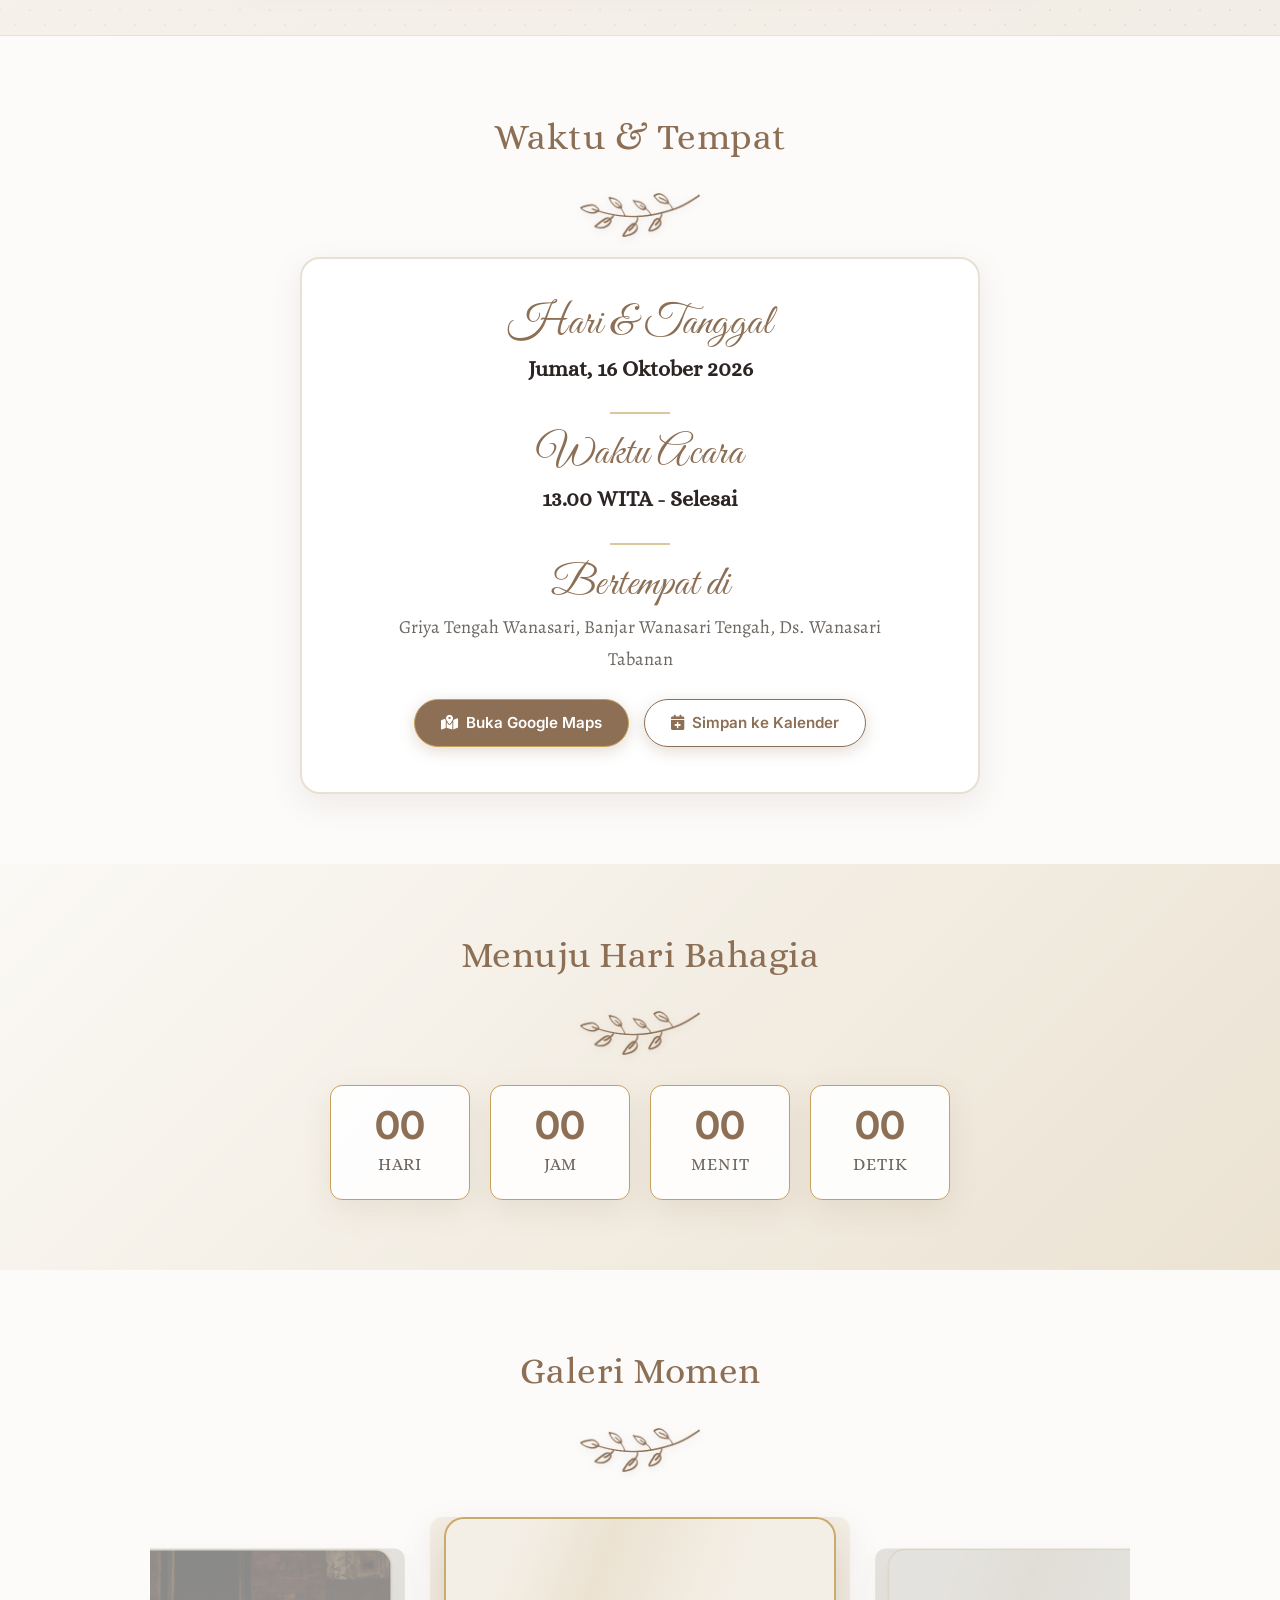
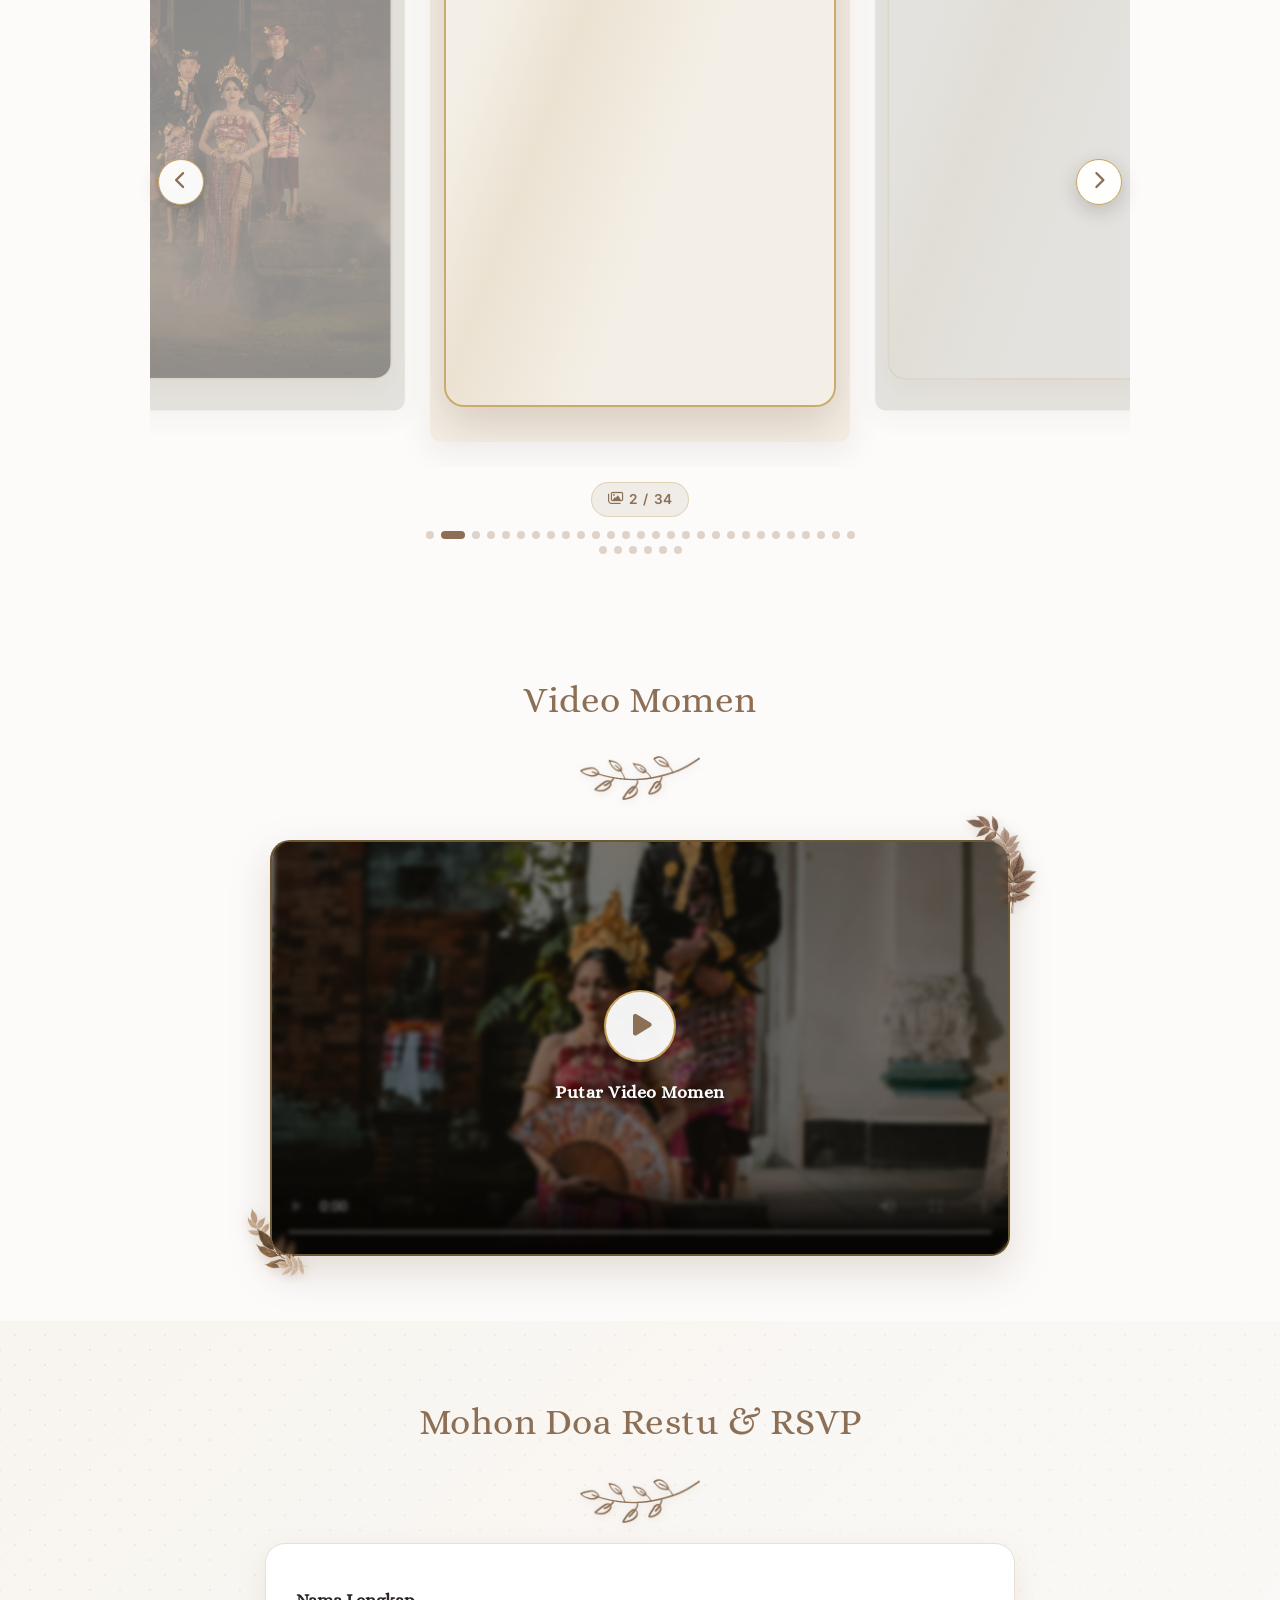
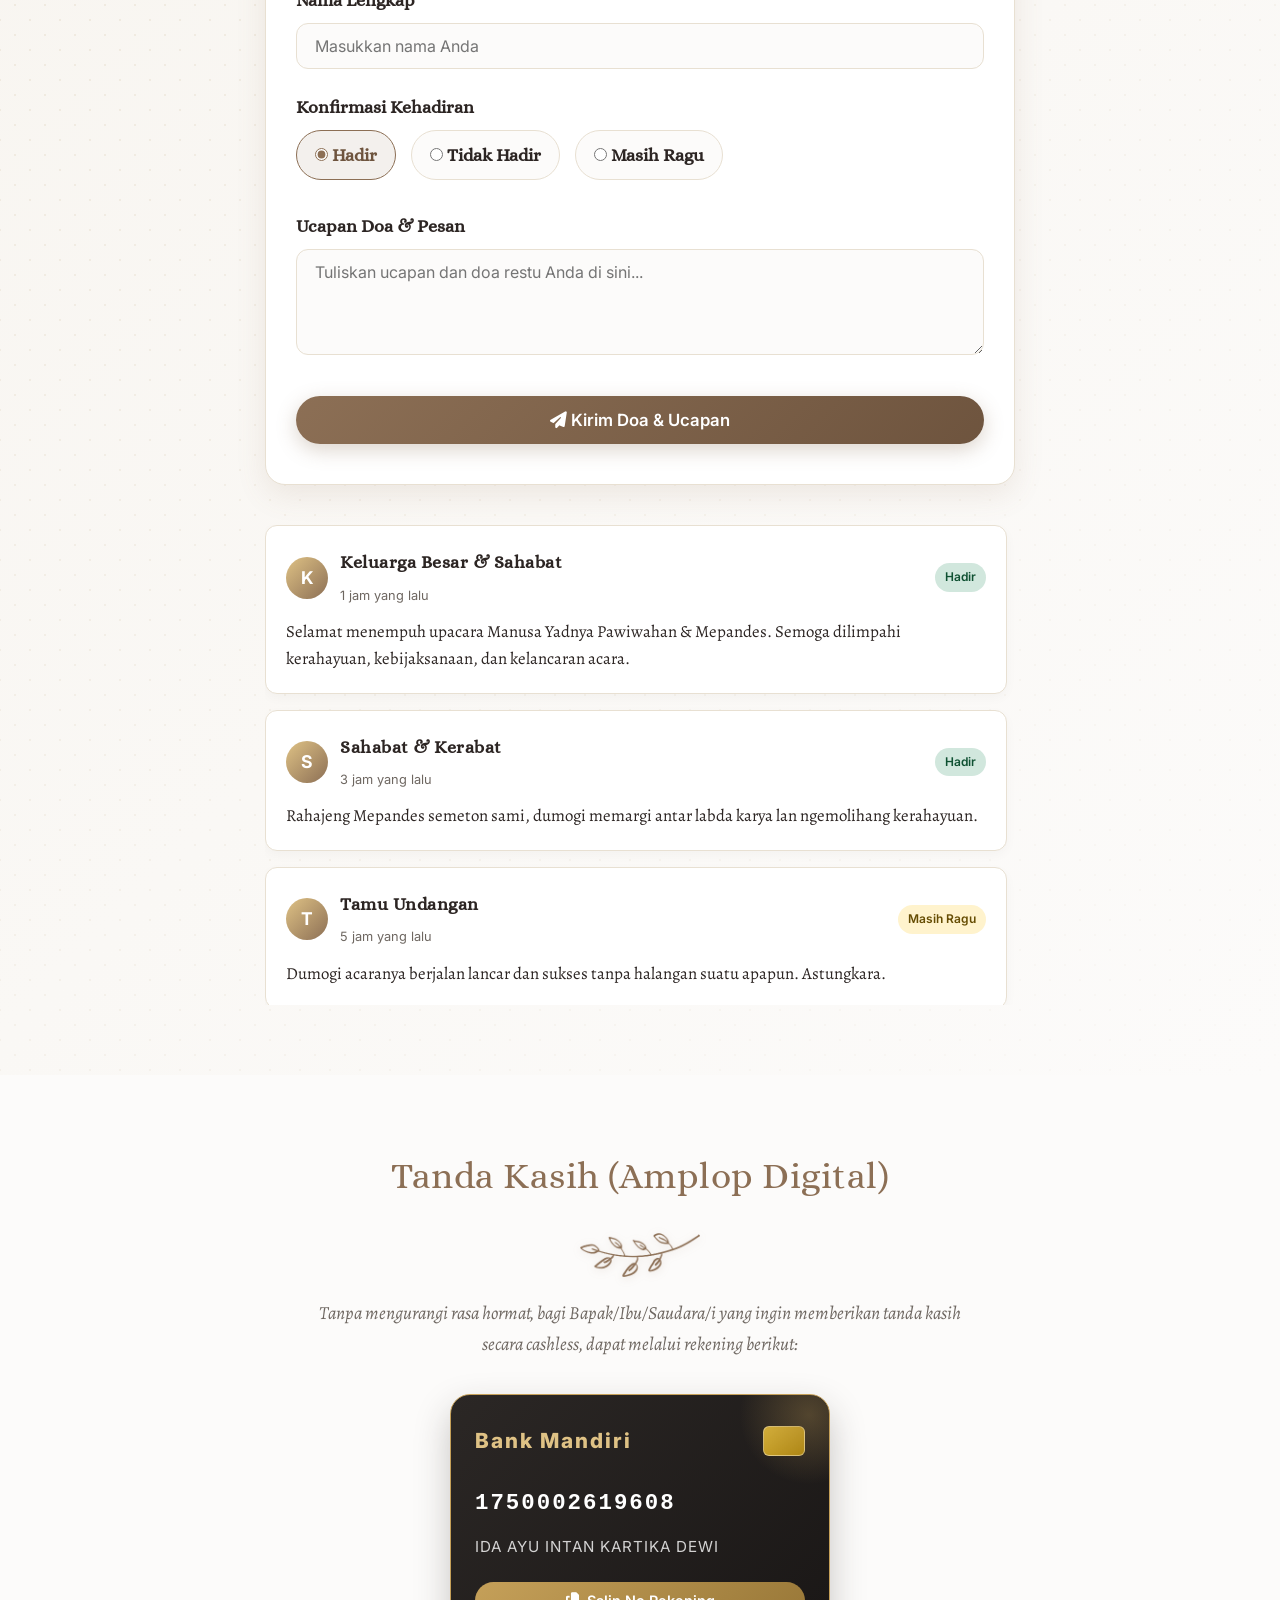
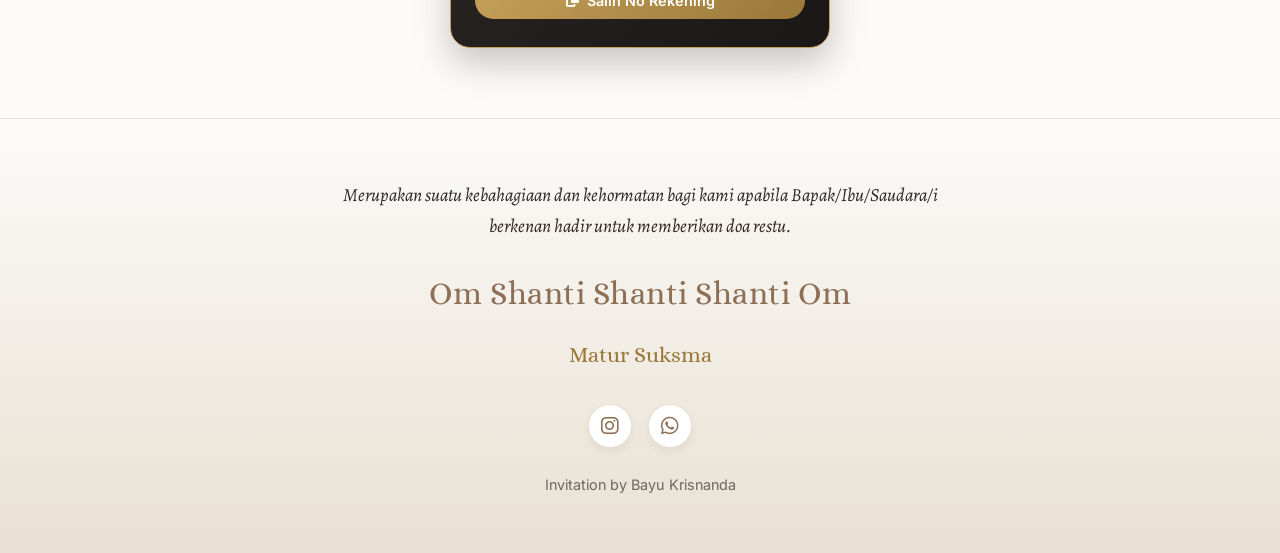
==== commit 39f88bea: "Ganti video YouTube dengan video lokal Video Prewed.mp4" ====
--- a/index.html
+++ b/index.html
@@ -273,13 +273,16 @@
                 <img src="assets/images/ornaments/daun-2.png" alt="Daun Bali" class="video-leaf-bottom-left">
 
                 <div class="video-wrapper" id="videoWrapper">
-                    <iframe 
-                        src="https://www.youtube.com/embed/vcYeqqPk7vs?rel=0&modestbranding=1" 
-                        title="Video Momen Pawiwahan & Mepandes" 
-                        allow="accelerometer; autoplay; clipboard-write; encrypted-media; gyroscope; picture-in-picture" 
-                        allowfullscreen
-                        loading="lazy">
-                    </iframe>
+                    <video id="momenVideo" class="video-player" controls preload="metadata" poster="assets/images/photos/NAS_7364.JPEG" playsinline>
+                        <source src="assets/videos/Video Prewed.mp4" type="video/mp4">
+                        Browser Anda tidak mendukung pemutar video.
+                    </video>
+                    <div class="video-play-overlay" id="videoPlayOverlay">
+                        <button type="button" class="btn-video-play" id="btnVideoPlay" aria-label="Putar Video">
+                            <i class="fas fa-play"></i>
+                        </button>
+                        <span class="video-play-label">Putar Video Momen</span>
+                    </div>
                 </div>
             </div>
         </div>
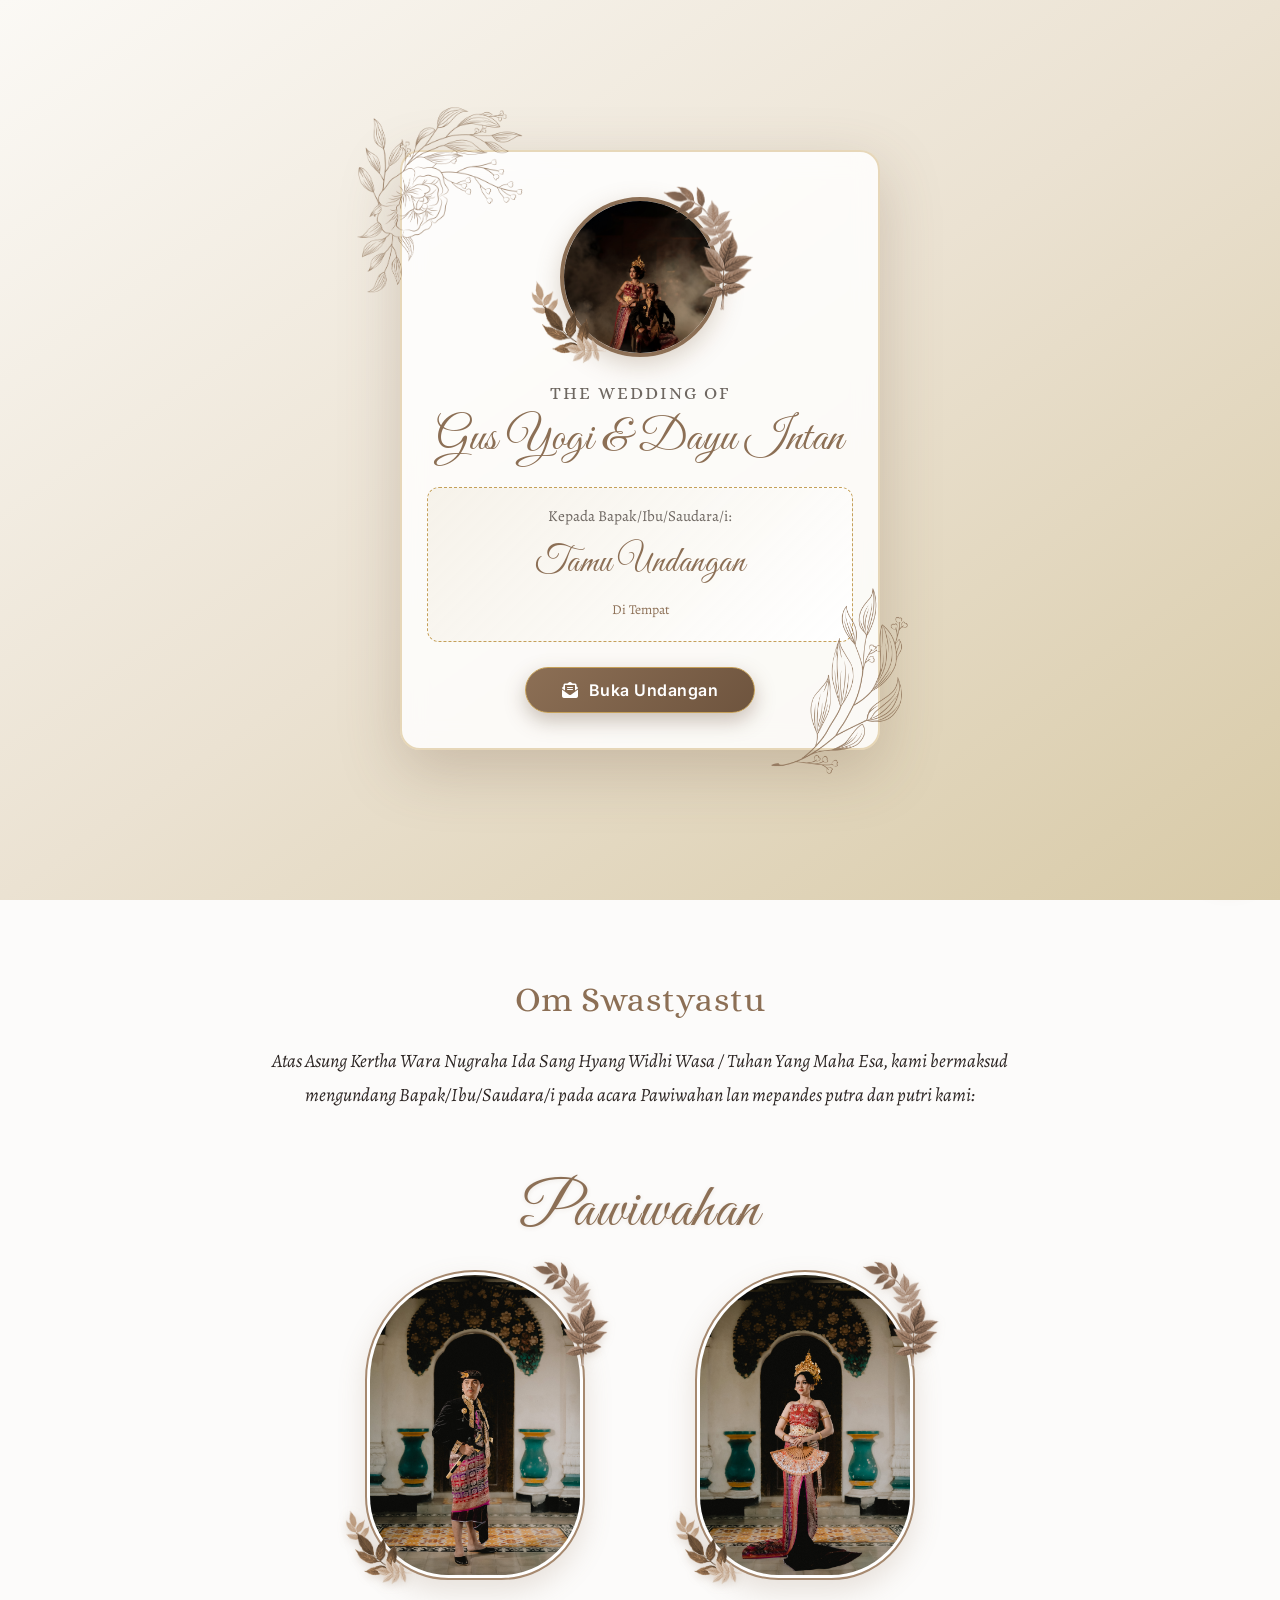
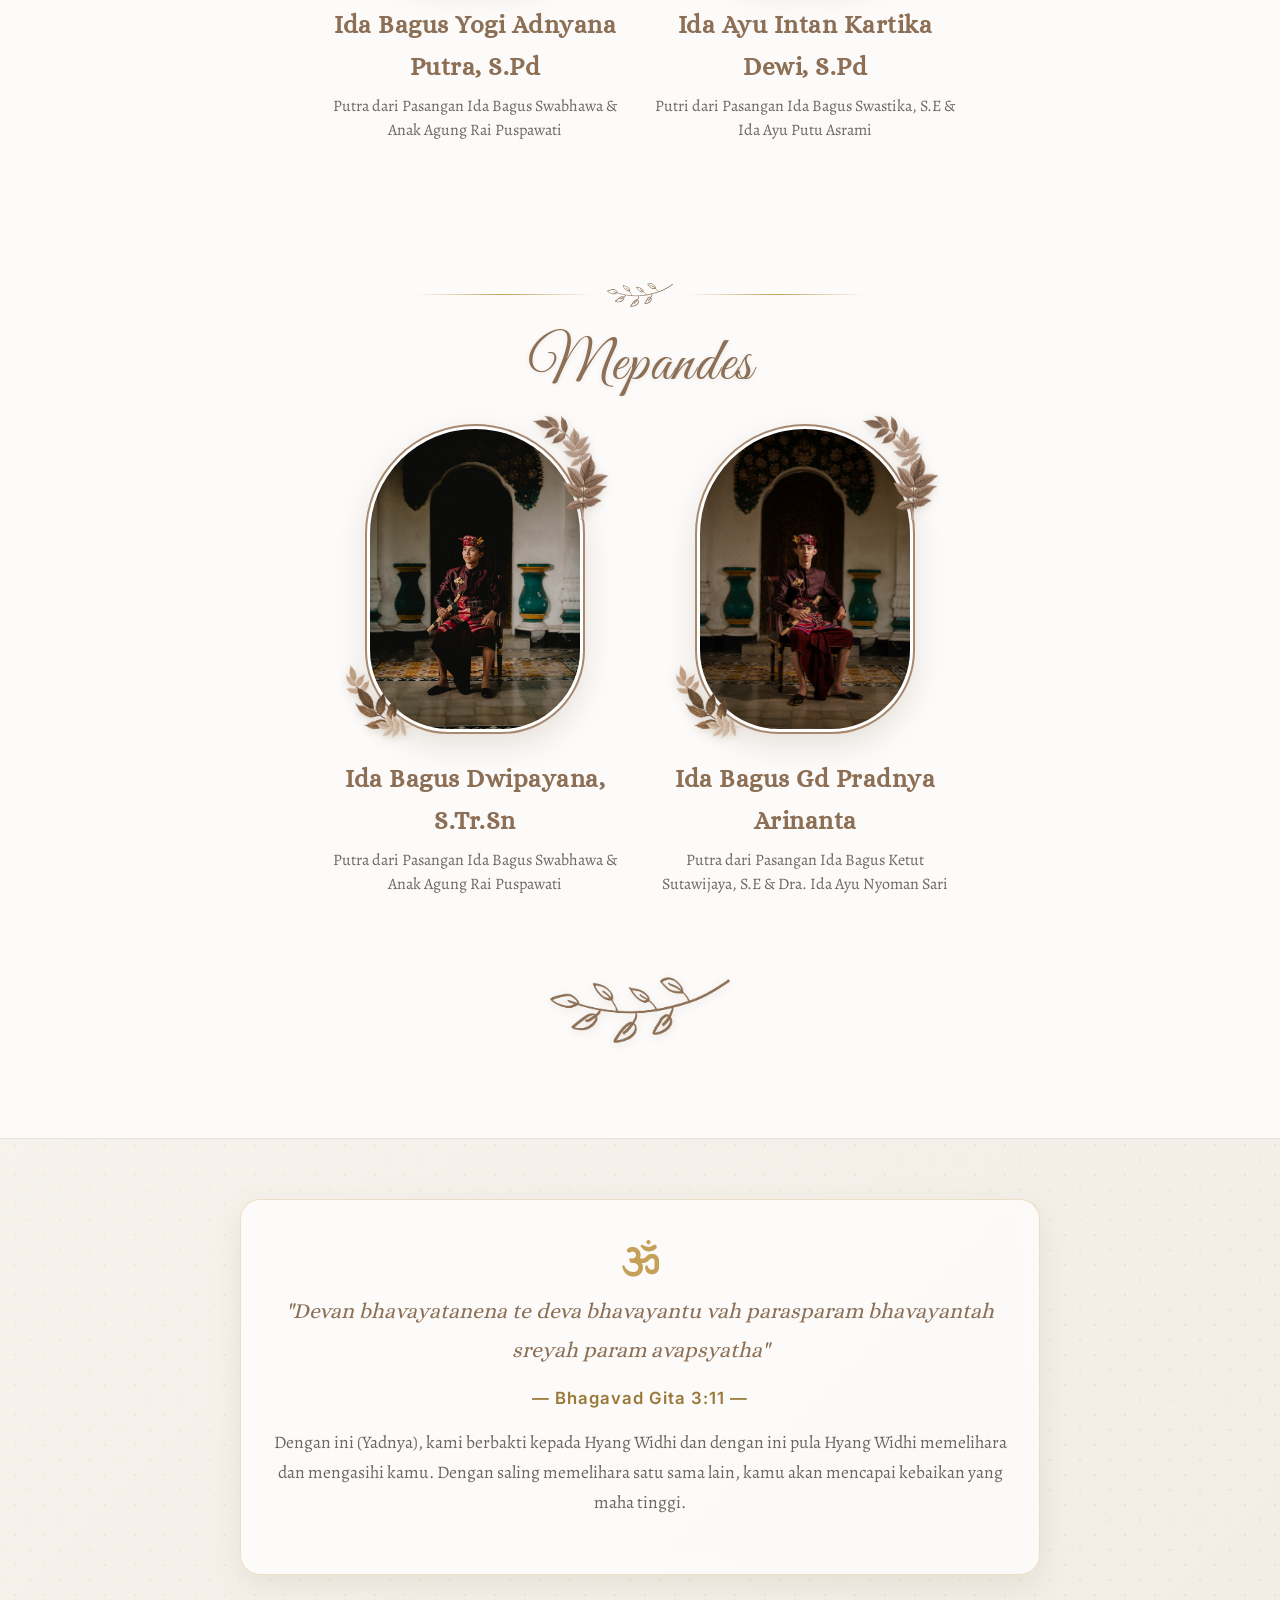
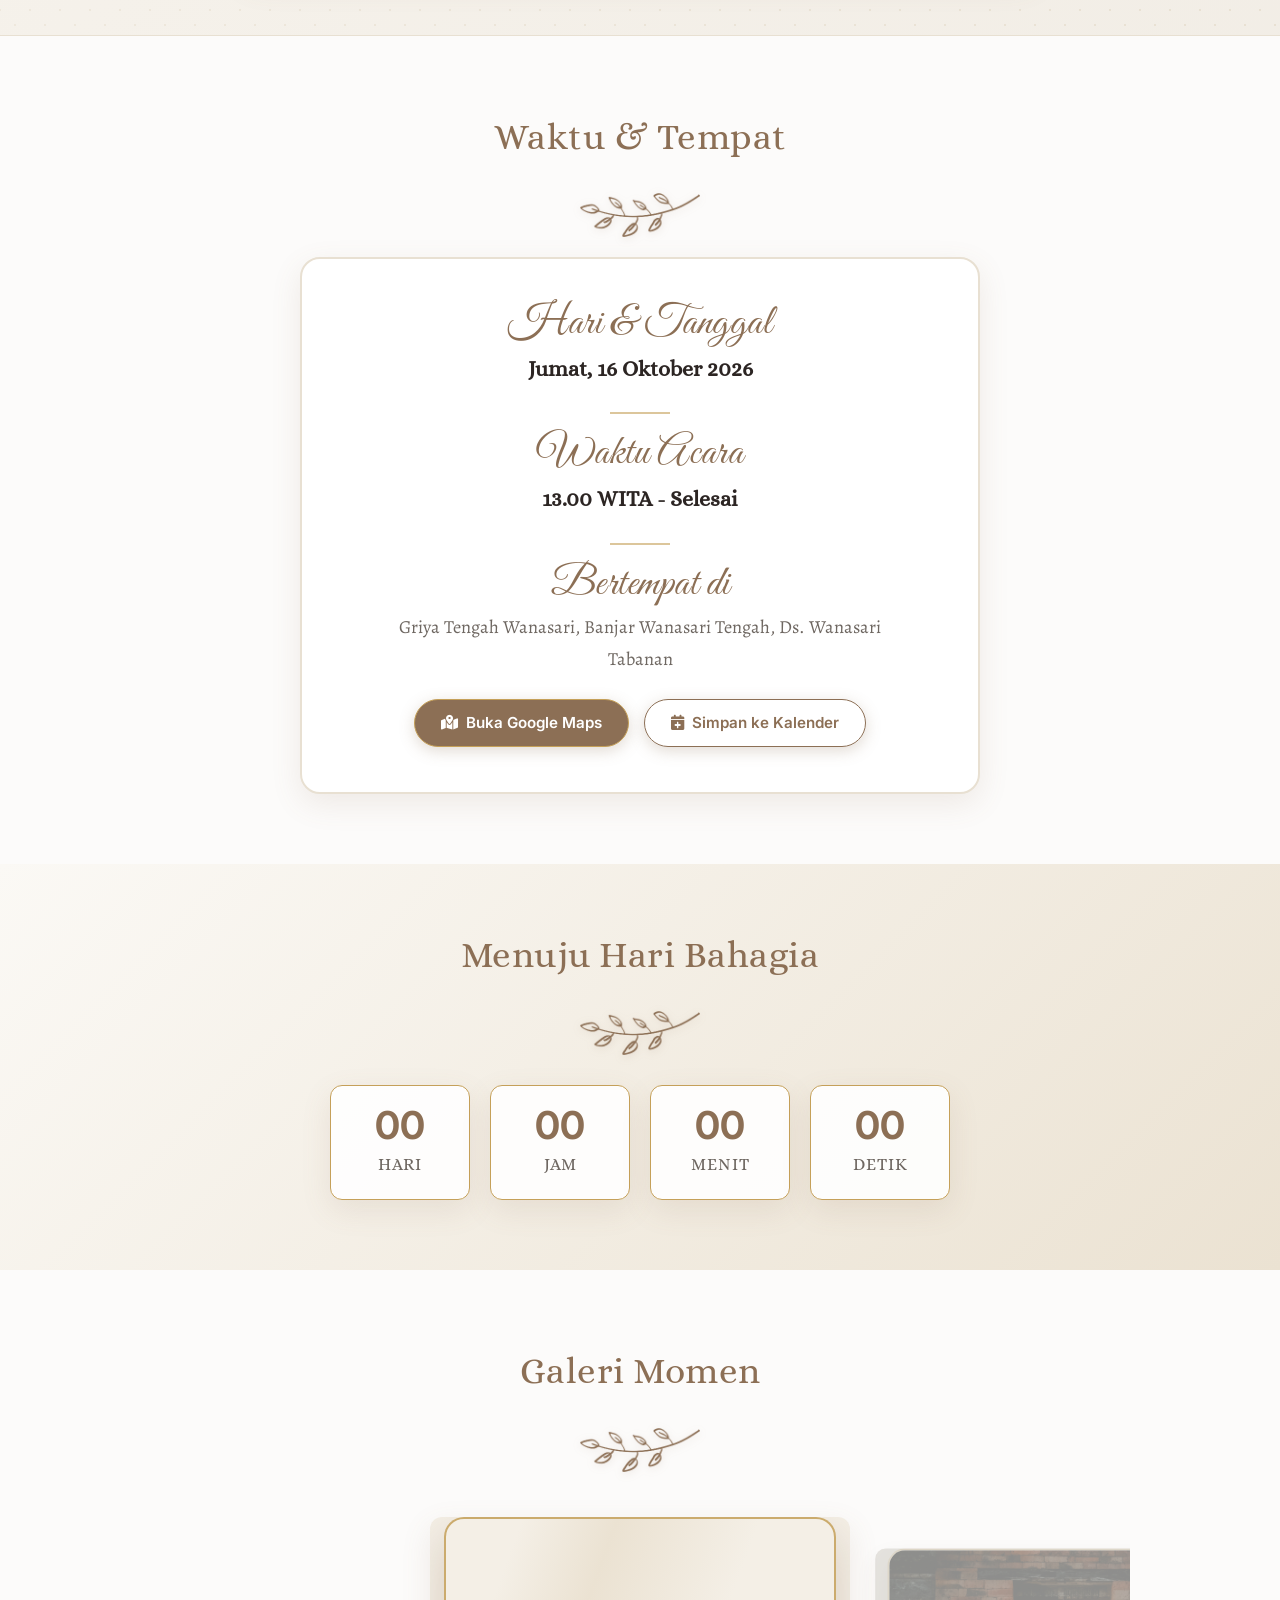
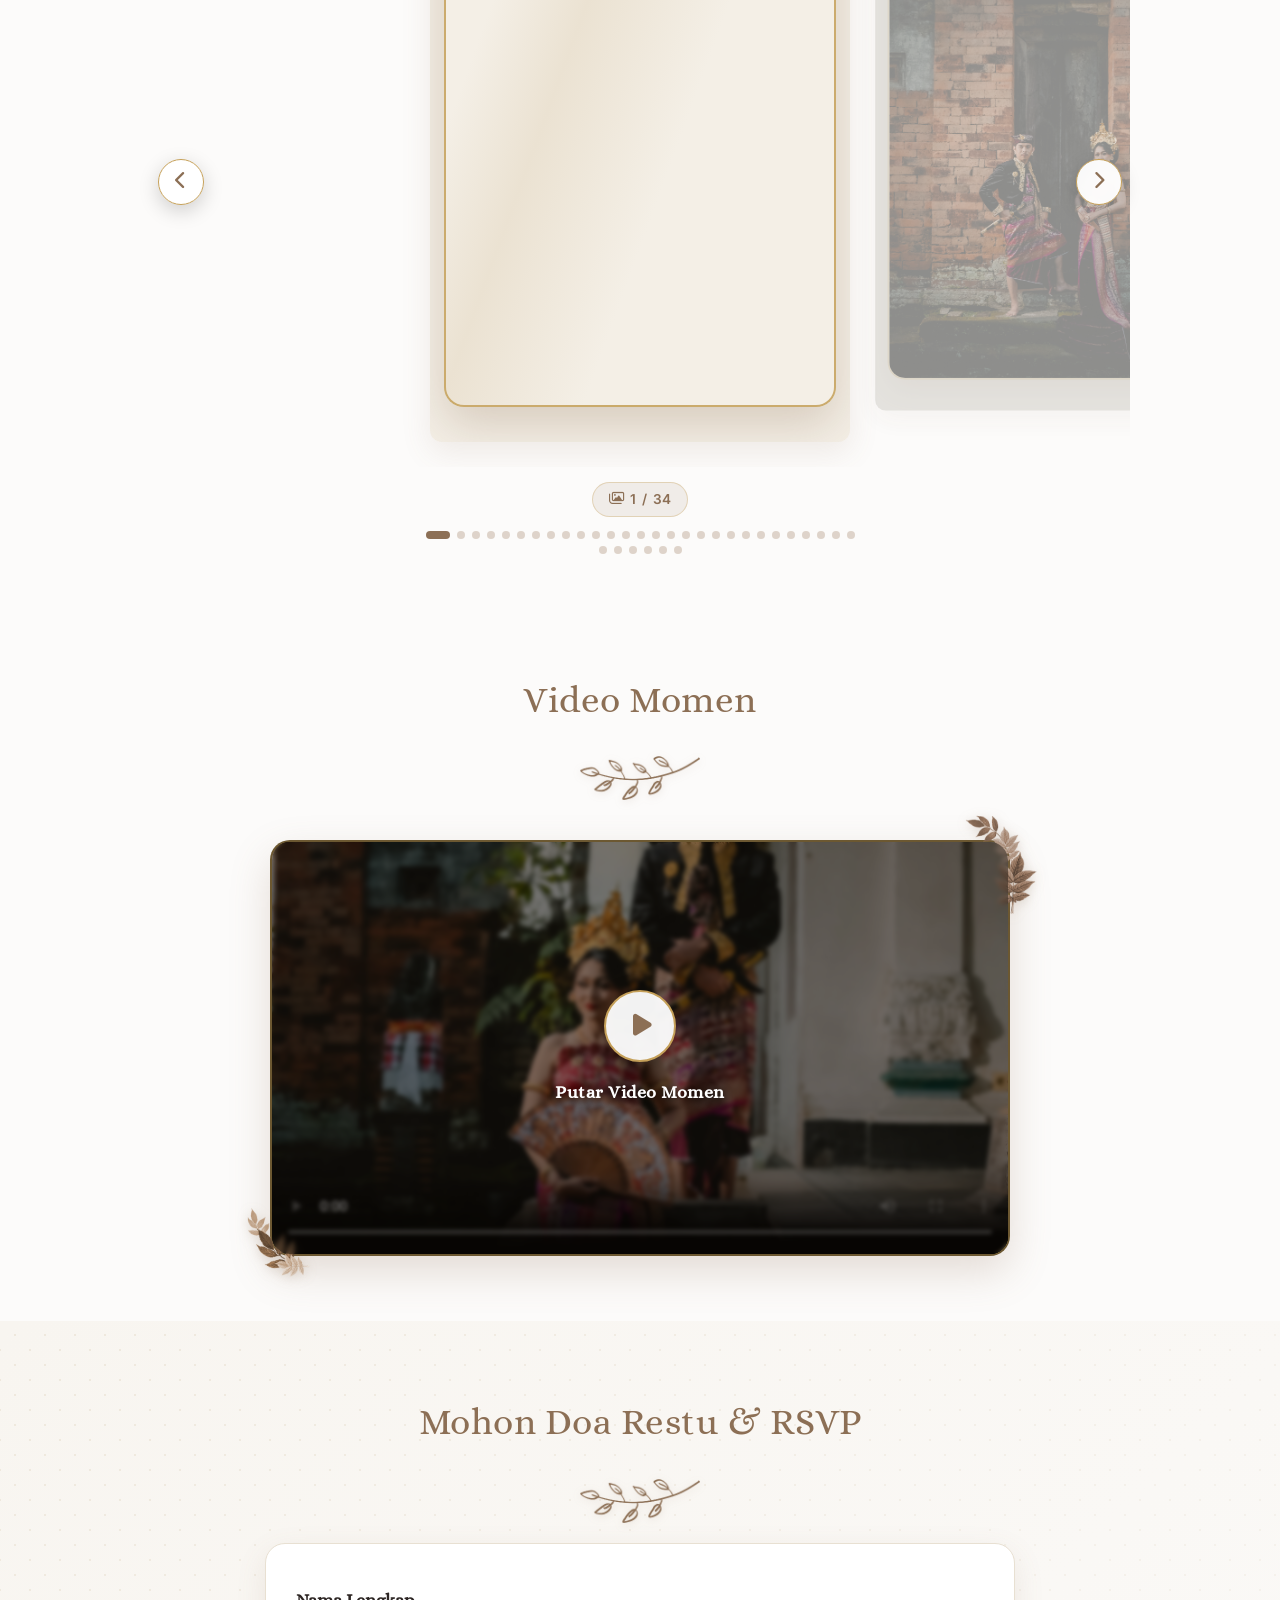
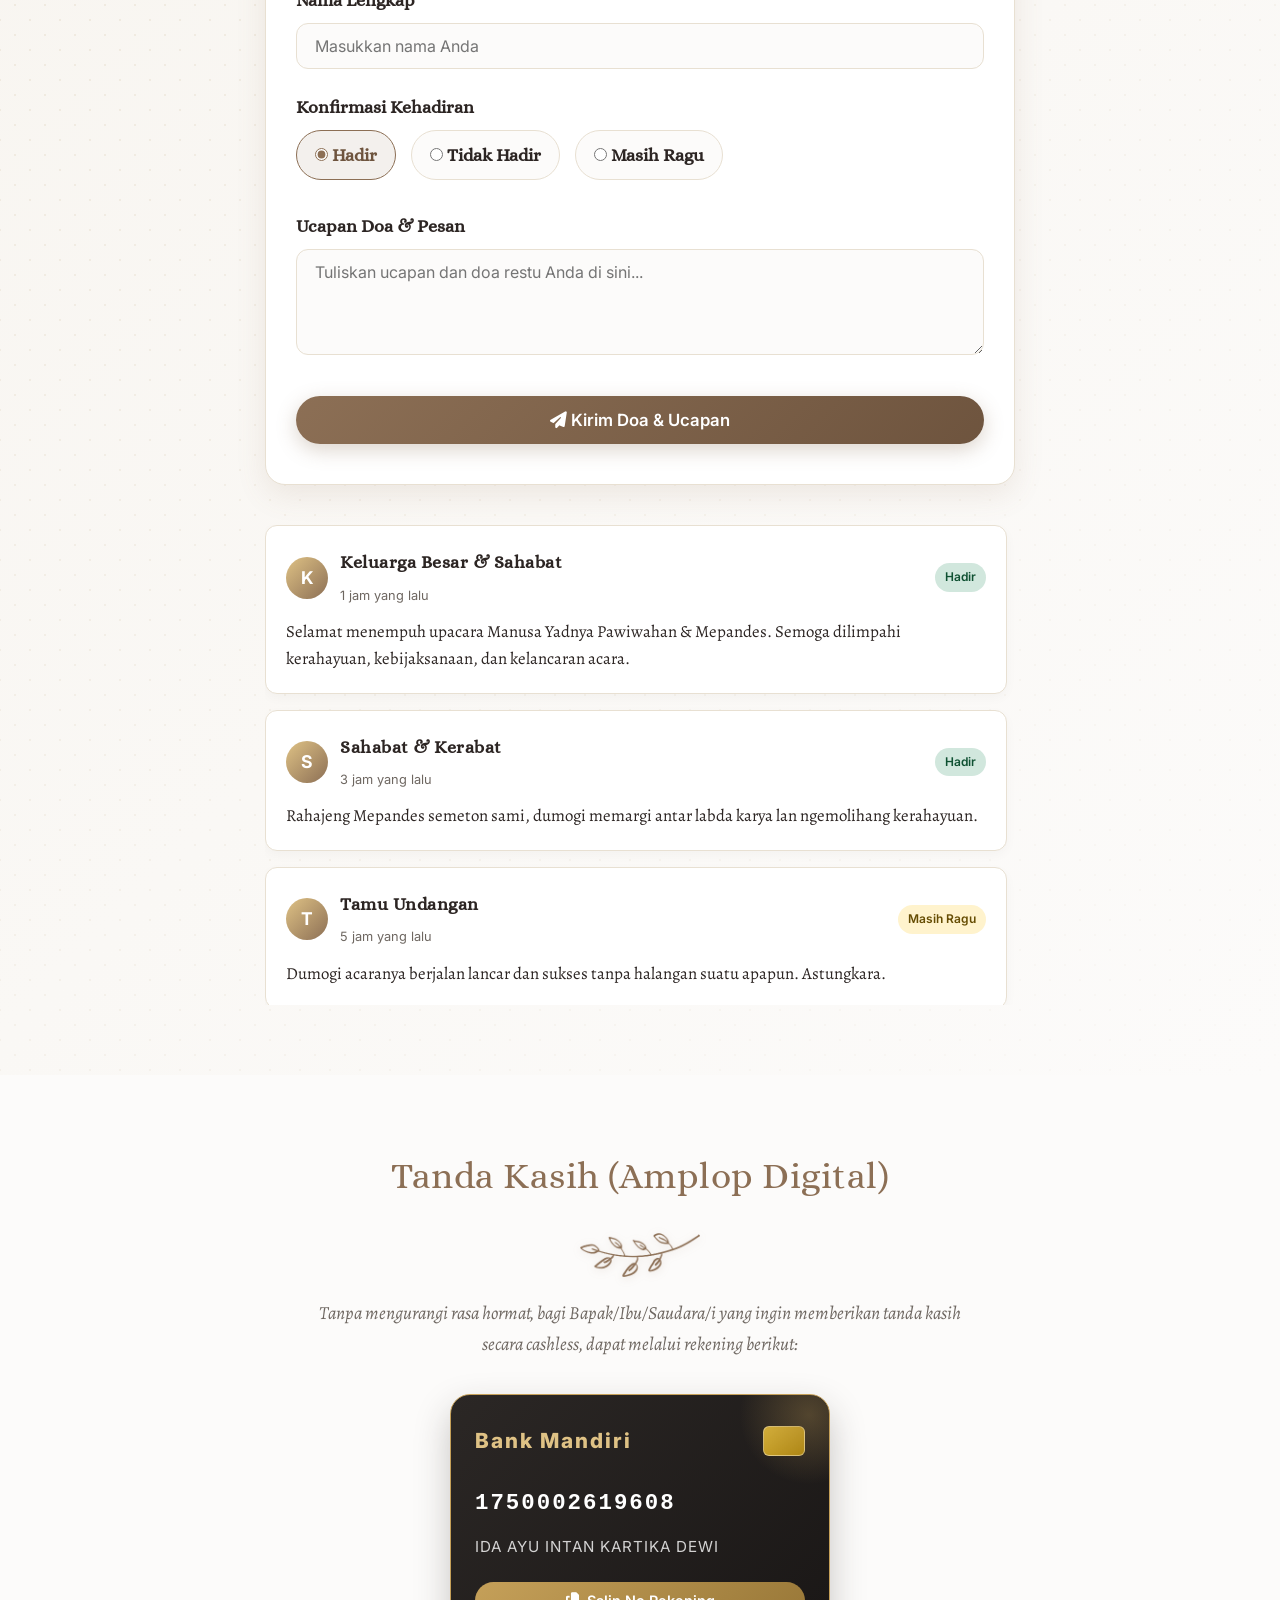
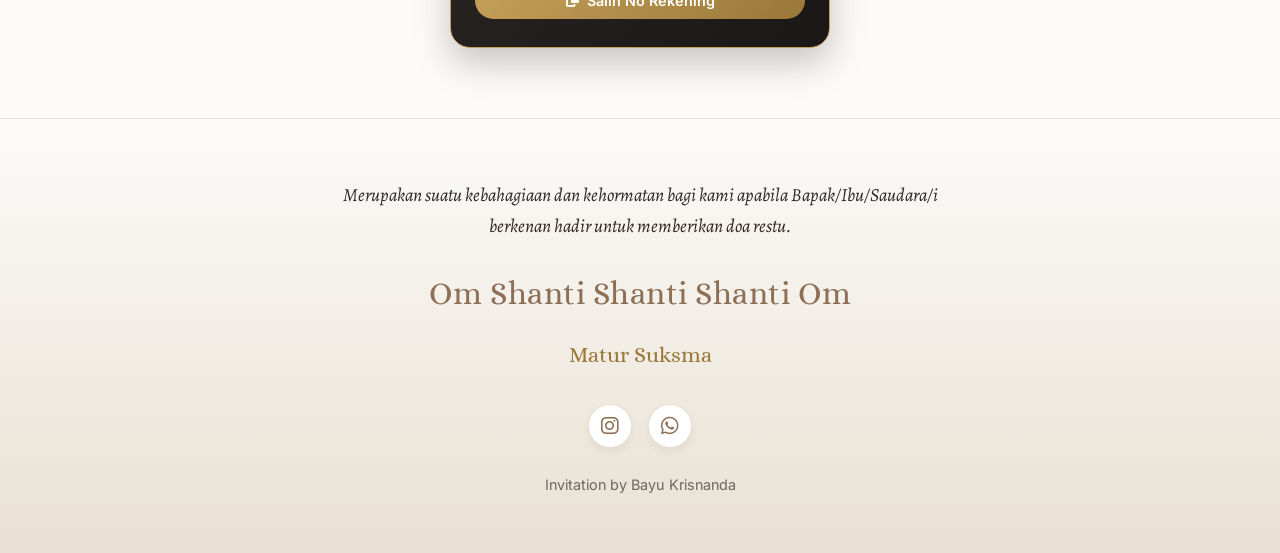
==== commit 676c46e7: "Ganti thumbnail preview share WA dengan foto buka undangan yang dioptimasi" ====
--- a/index.html
+++ b/index.html
@@ -8,21 +8,25 @@
     <!-- Favicon / Logo Tab & Taskbar -->
     <link rel="icon" type="image/jpeg" href="assets/images/logo-xeint.jpg">
     <link rel="shortcut icon" type="image/jpeg" href="assets/images/logo-xeint.jpg">
-    <link rel="apple-touch-icon" href="assets/images/logo-xeint.jpg">
+    <link rel="apple-touch-icon" href="assets/images/og-image.jpg">
 
     <!-- Meta OpenGraph untuk WhatsApp, Facebook, Telegram -->
     <meta property="og:site_name" content="Undangan Digital Bali">
     <meta property="og:title" content="Undangan Pawiwahan & Mepandes - Manusa Yadnya">
     <meta property="og:description" content="Merupakan suatu kehormatan dan kebahagiaan bagi kami, apabila Bapak/Ibu/Saudara/i berkenan hadir memberikan doa restu.">
-    <meta property="og:image" content="assets/images/photos/edit-7478.JPEG">
+    <meta property="og:image" content="assets/images/og-image.jpg">
+    <meta property="og:image:secure_url" content="assets/images/og-image.jpg">
     <meta property="og:image:type" content="image/jpeg">
+    <meta property="og:image:width" content="1000">
+    <meta property="og:image:height" content="1000">
+    <meta property="og:image:alt" content="Foto Undangan Pawiwahan & Mepandes Gus Yogi & Dayu Intan">
     <meta property="og:type" content="website">
 
     <!-- Twitter Card Meta -->
     <meta name="twitter:card" content="summary_large_image">
     <meta name="twitter:title" content="Undangan Pawiwahan & Mepandes - Manusa Yadnya">
     <meta name="twitter:description" content="Merupakan suatu kehormatan dan kebahagiaan bagi kami, apabila Bapak/Ibu/Saudara/i berkenan hadir memberikan doa restu.">
-    <meta name="twitter:image" content="assets/images/photos/edit-7478.JPEG">
+    <meta name="twitter:image" content="assets/images/og-image.jpg">
 
     <!-- Google Fonts & Font Awesome Icons -->
     <link rel="preconnect" href="https://fonts.googleapis.com">
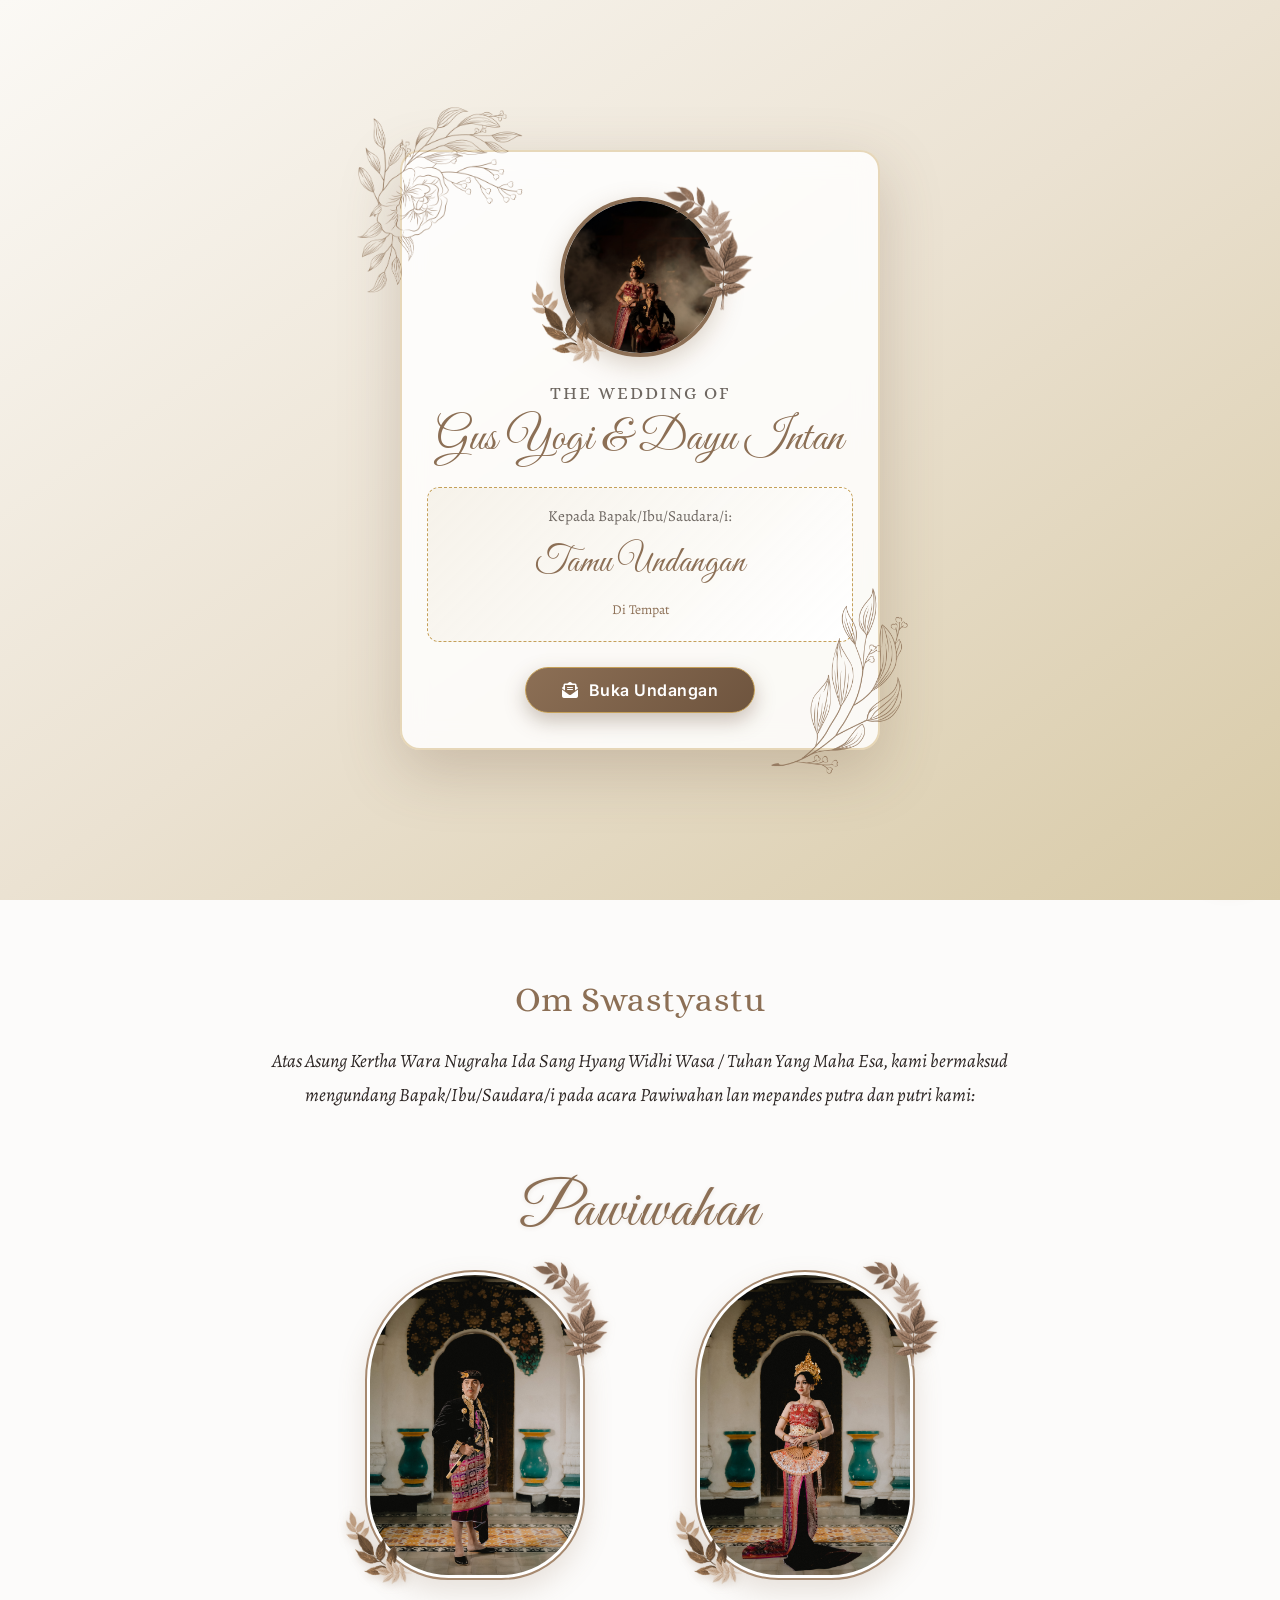
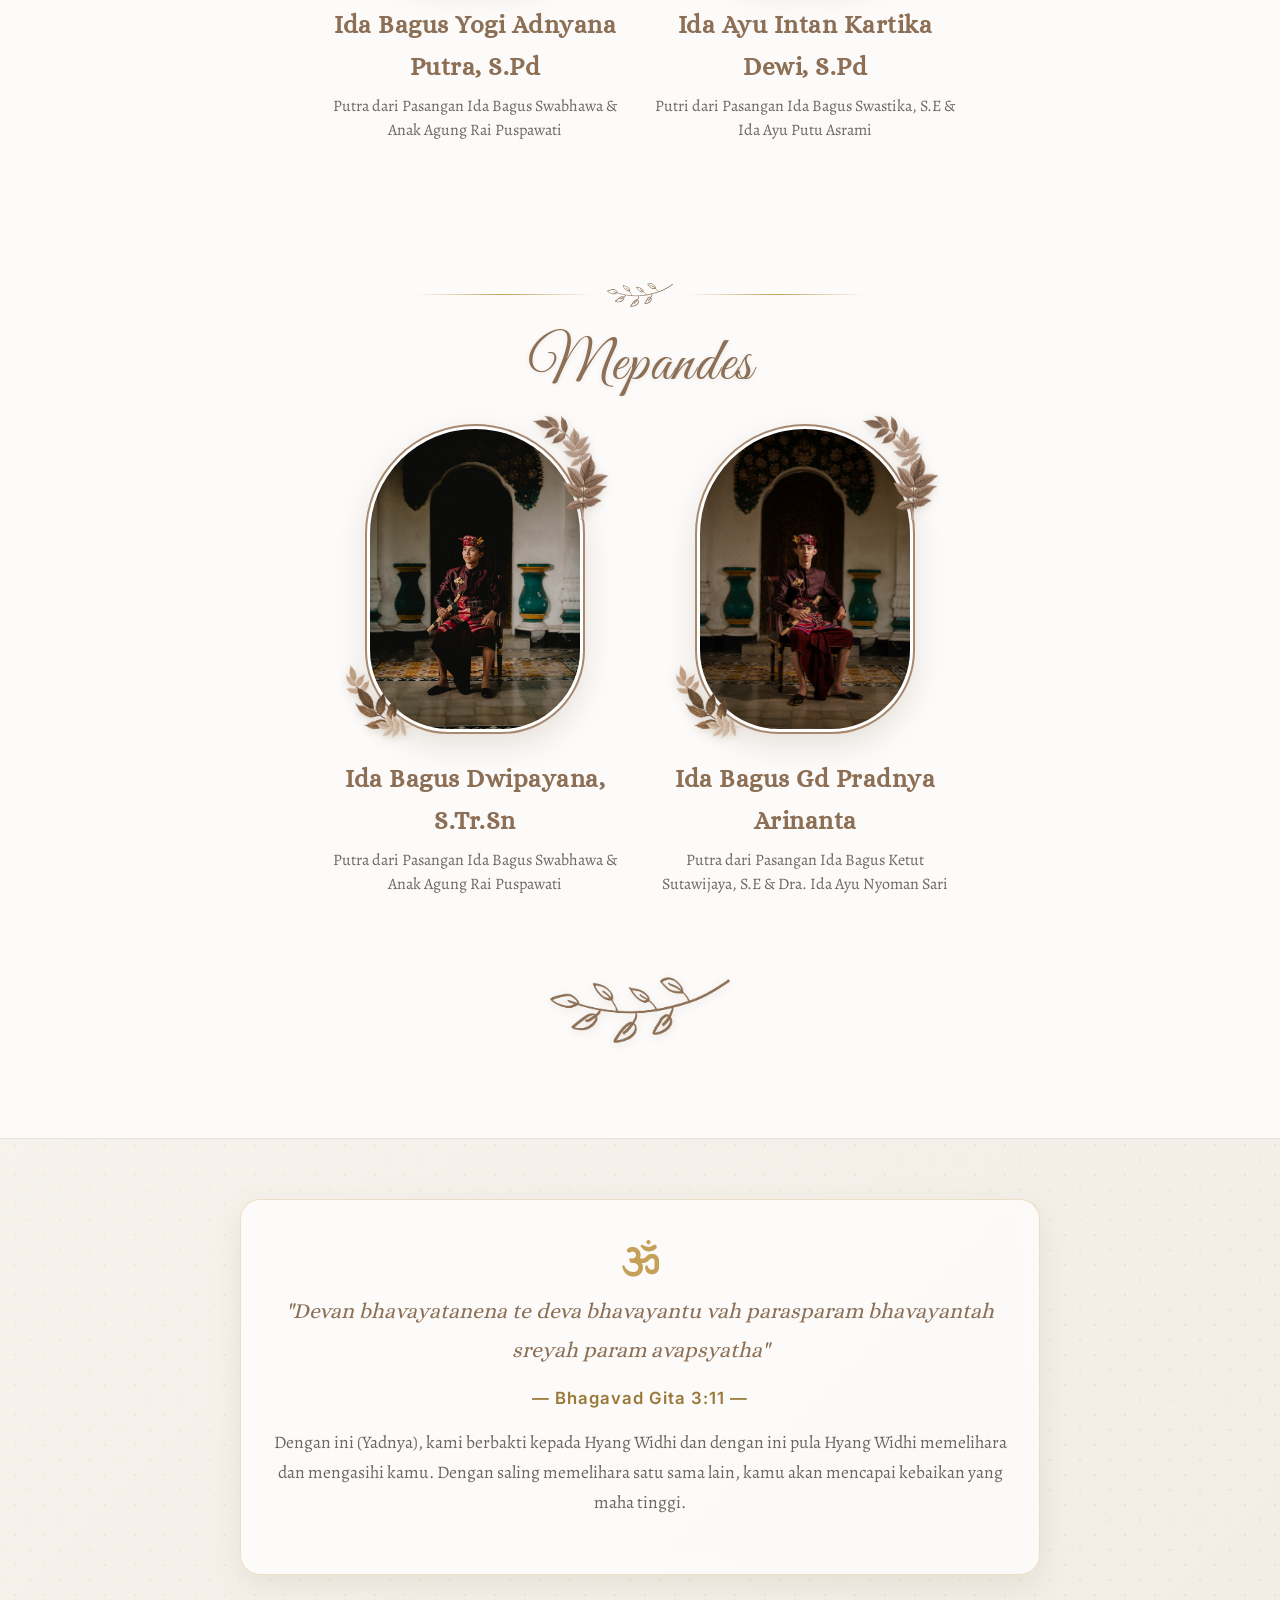
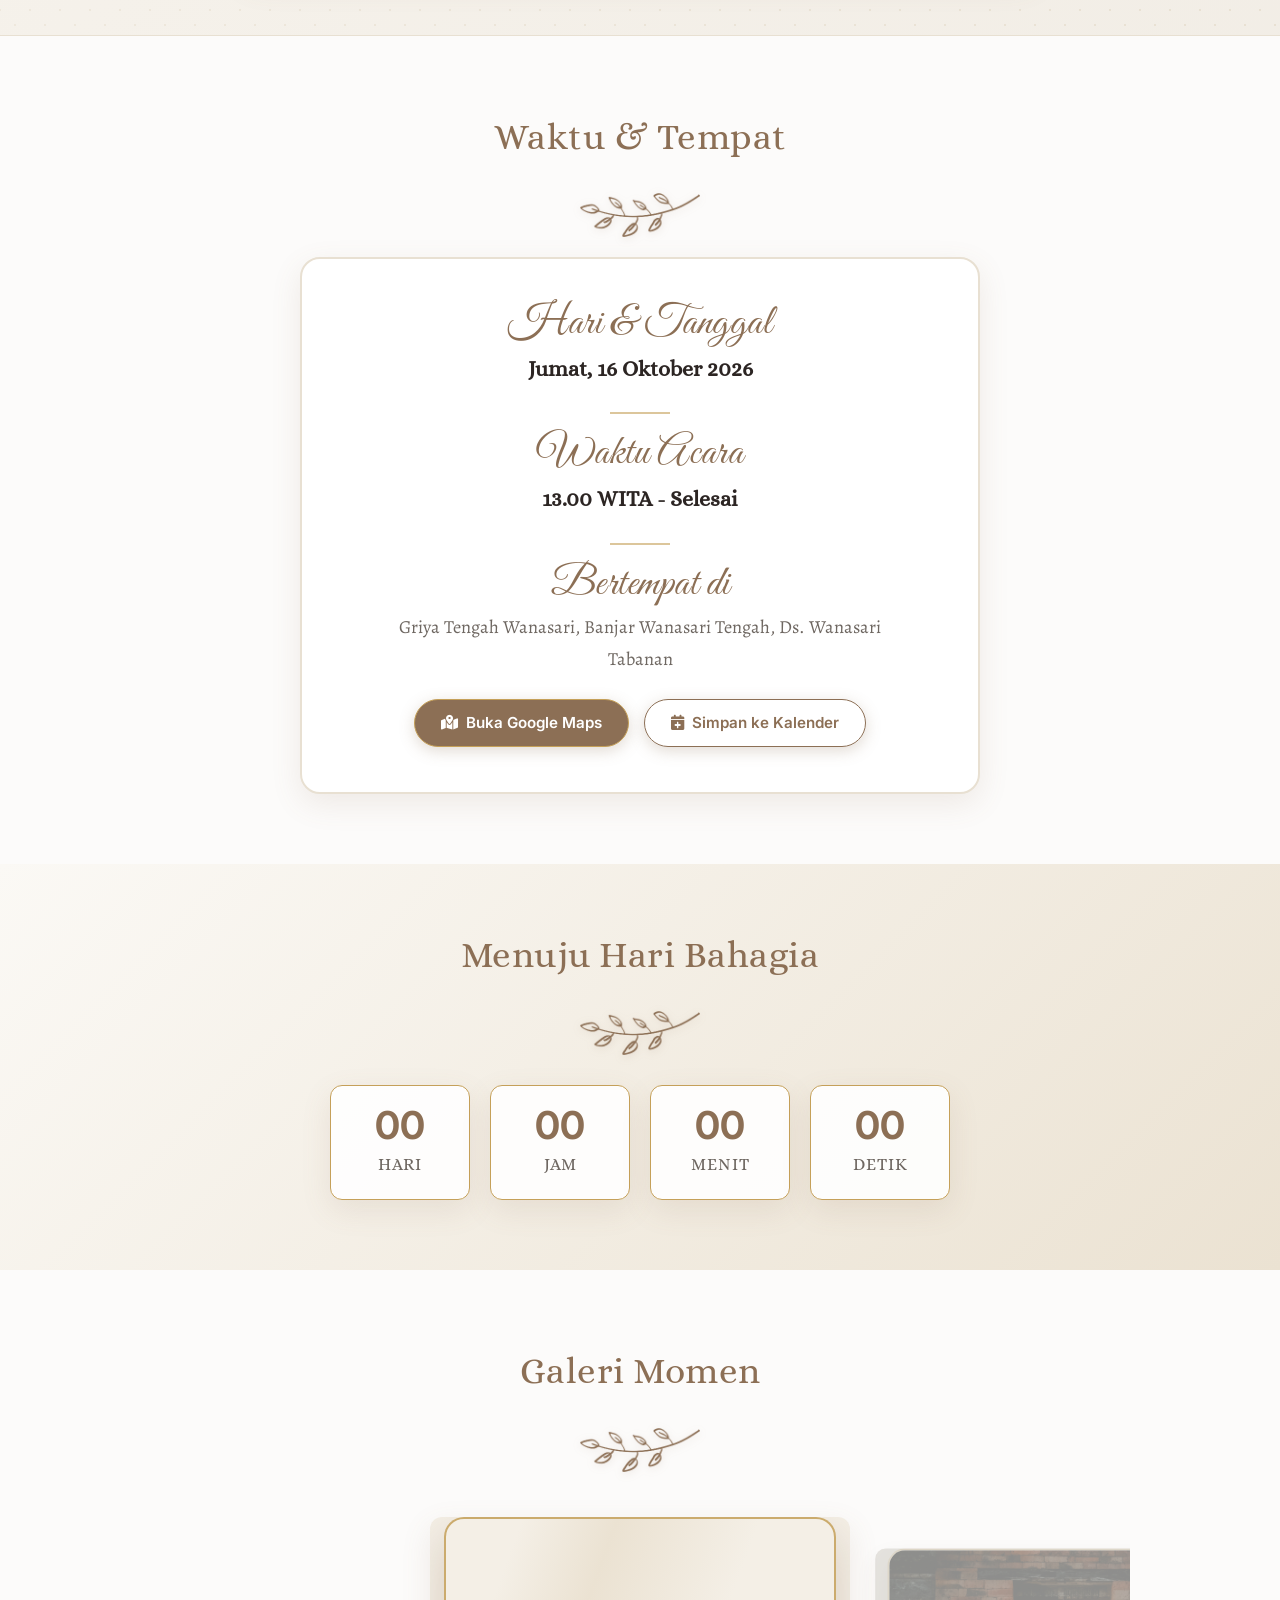
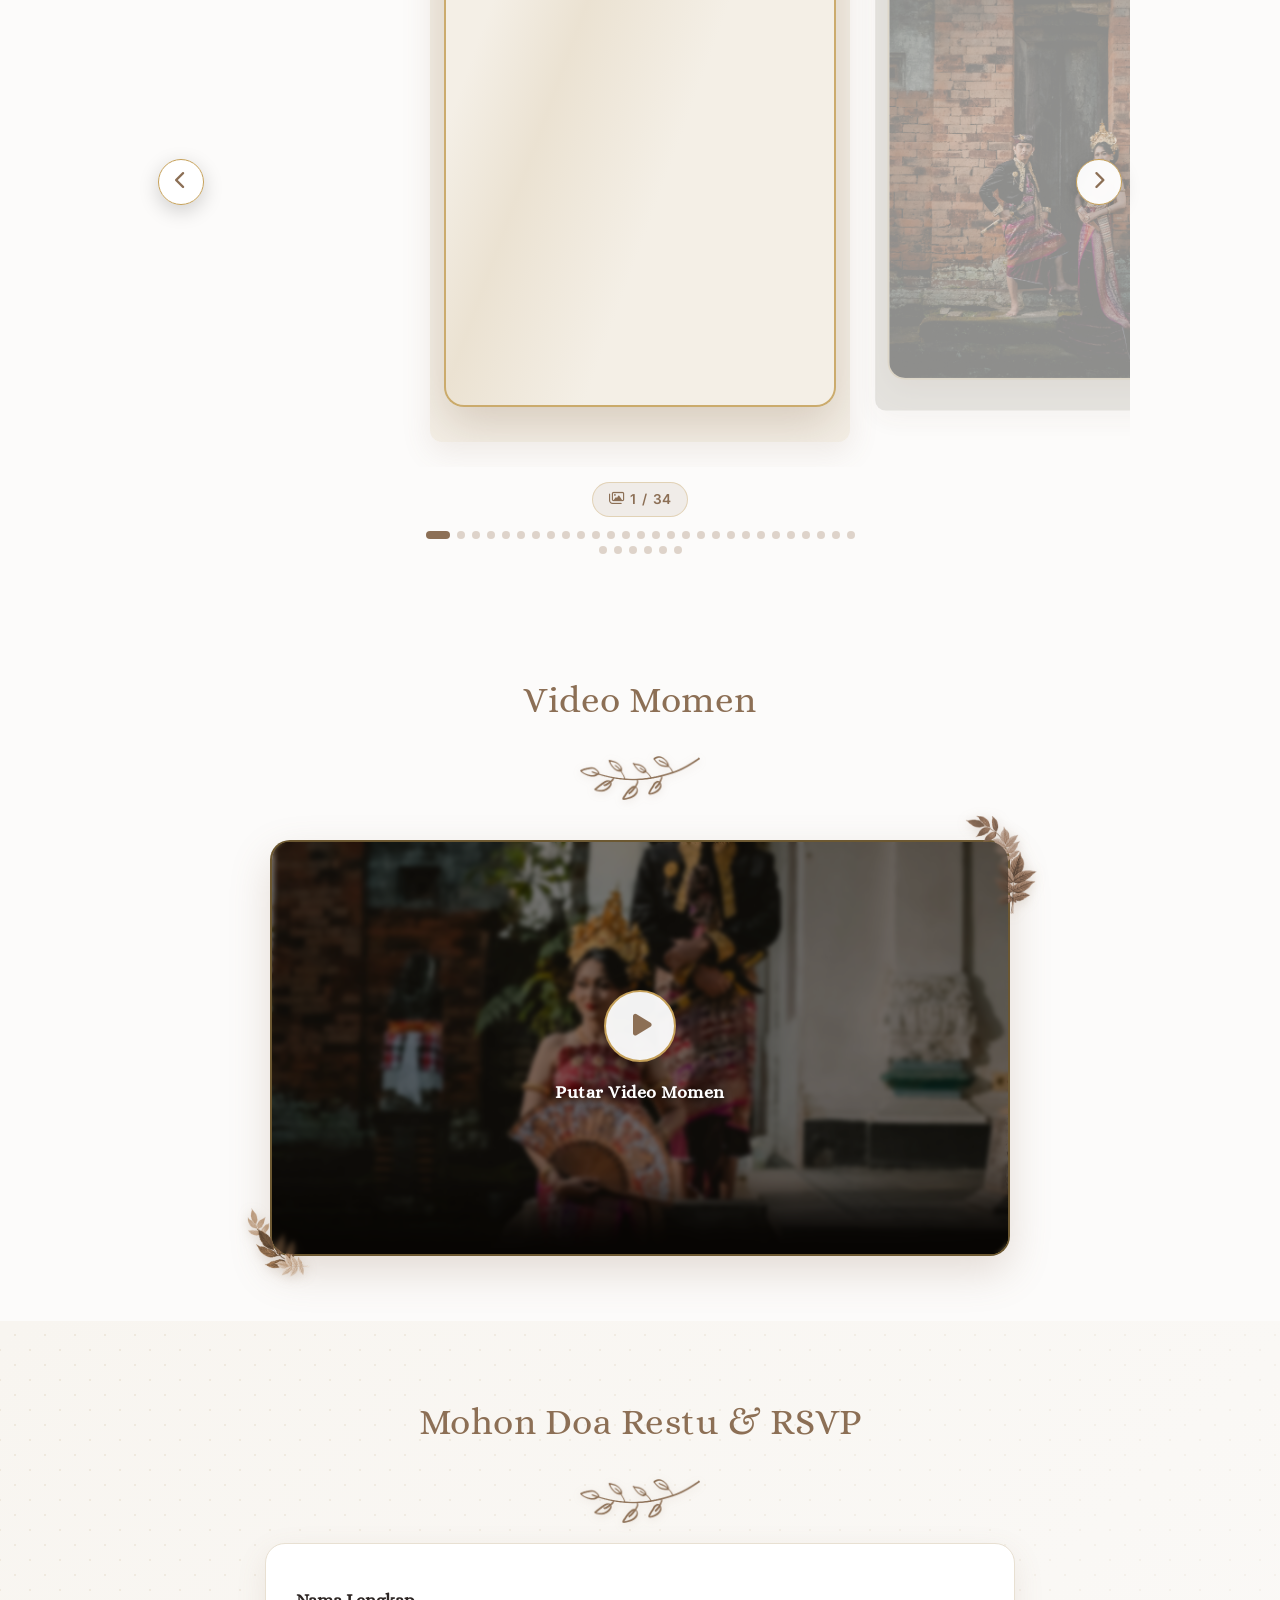
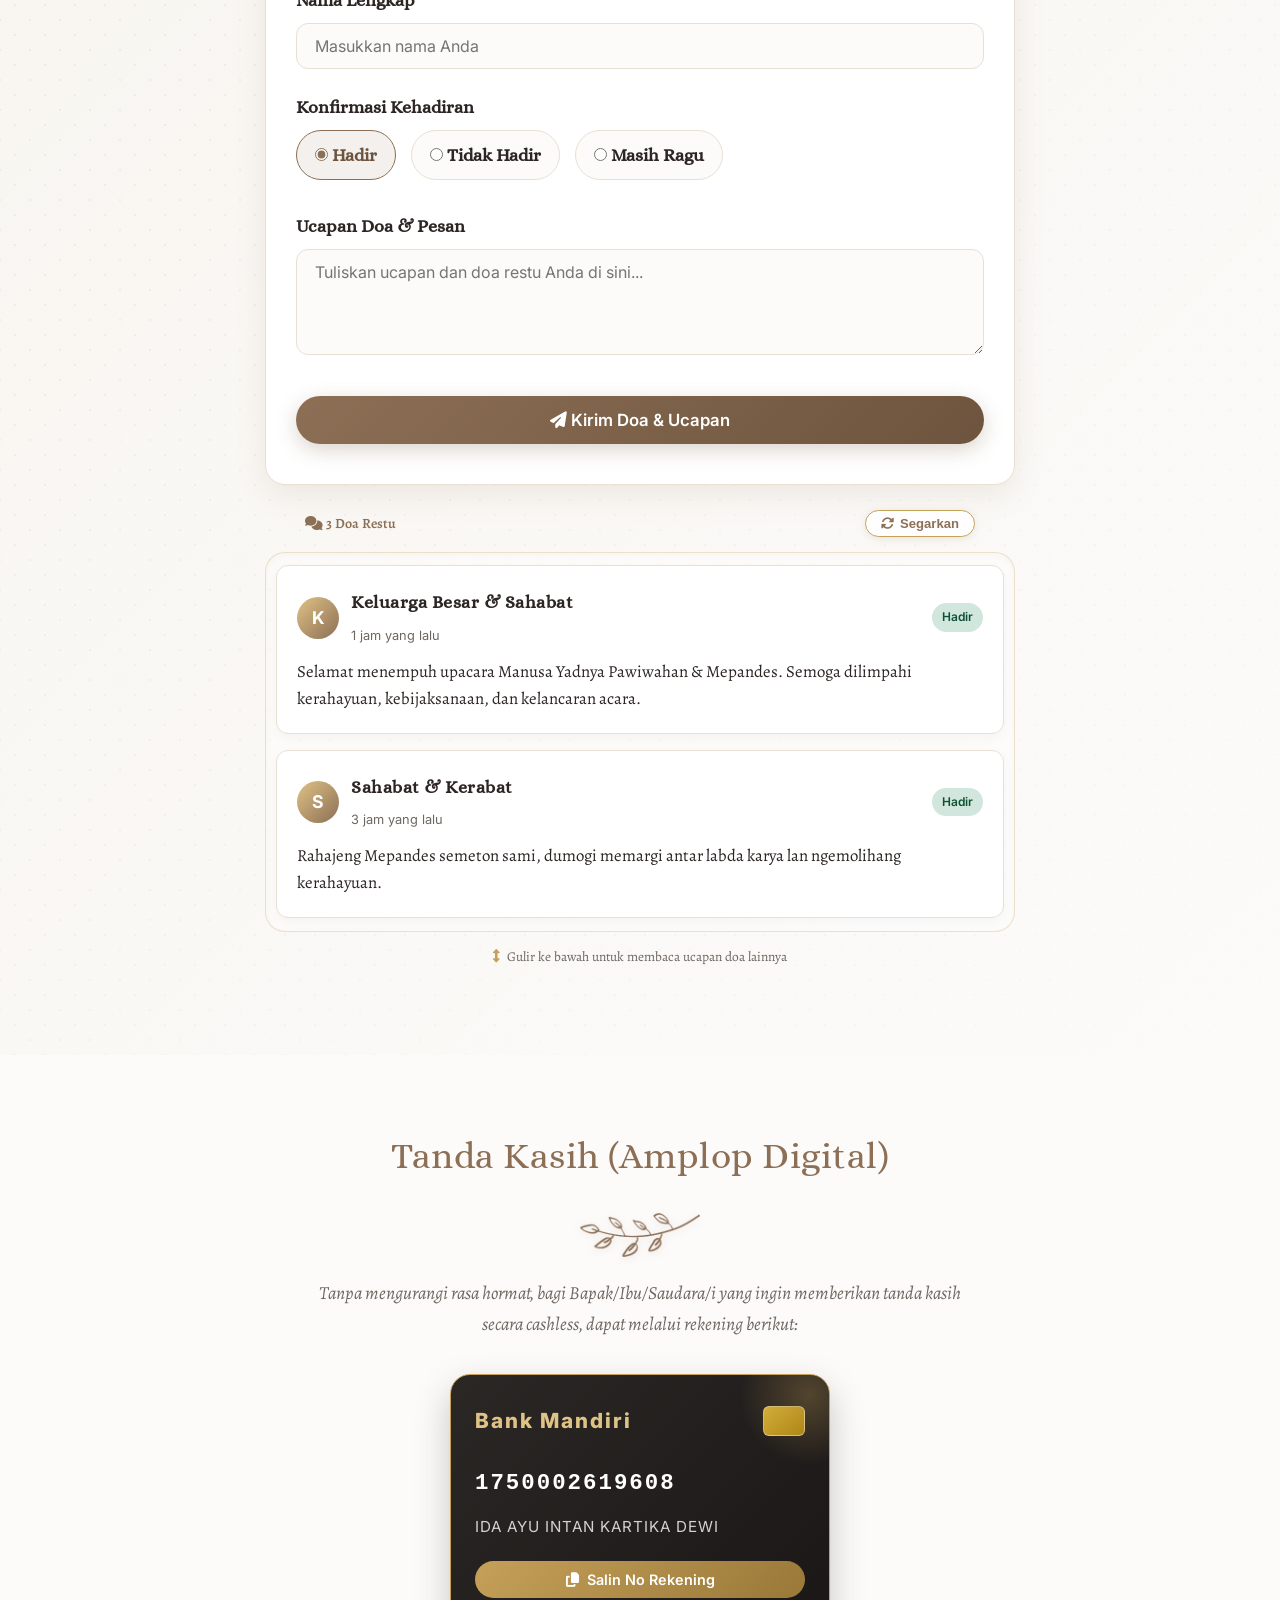
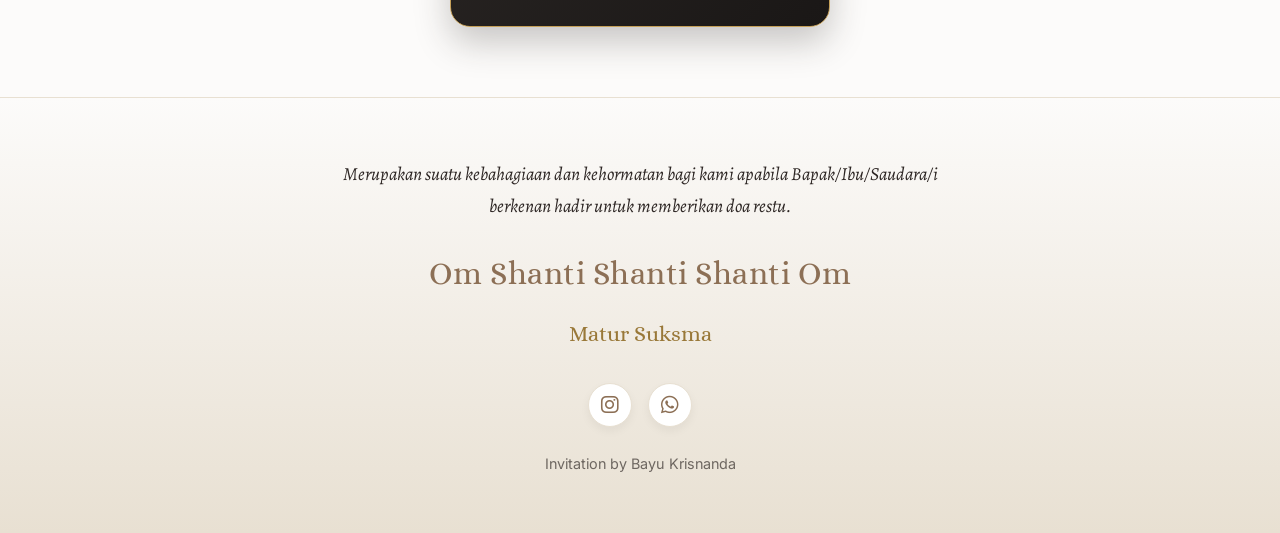
==== commit bee5a5ea: "Aktifkan scrollbar kustom bernuansa gold dan petunjuk gulir pada daftar ucapan doa" ====
--- a/index.html
+++ b/index.html
@@ -89,7 +89,7 @@
             <p class="hero-subtitle-top">Undangan Upacara Manusa Yadnya</p>
             <h1 class="hero-title">Pawiwahan & Mepandes</h1>
             <img src="assets/images/ornaments/ornament-leaf1.png" alt="Ornamen Bali" class="ornament-divider">
-            <p class="hero-date">Jumat, 16 Oktober 2026</p>
+            <p class="hero-date" id="heroDate">Jumat, 16 Oktober 2026</p>
         </div>
         <div class="scroll-down-hint" title="Gulir ke bawah">
             <i class="fas fa-chevron-down"></i>
@@ -337,10 +337,24 @@
                 </form>
             </div>
 
+            <!-- Wishes Header & Refresh Bar -->
+            <div class="wishes-controls-bar" data-aos="fade-up" data-aos-delay="250" style="display: flex; justify-content: space-between; align-items: center; max-width: 680px; margin: 25px auto 12px; padding: 0 5px;">
+                <span class="wishes-count-badge" id="wishesCountBadge" style="font-size: 0.88rem; color: var(--primary-color); font-weight: 600;">
+                    <i class="fas fa-comments"></i> <span id="wishesCountText">Memuat doa restu...</span>
+                </span>
+                <button type="button" class="btn-refresh-wishes" id="btnRefreshWishes" title="Segarkan Ucapan Terbaru" style="background: rgba(255,255,255,0.9); border: 1.5px solid var(--gold); border-radius: 20px; padding: 5px 15px; font-size: 0.82rem; color: var(--primary-color); font-weight: 600; cursor: pointer; display: inline-flex; align-items: center; gap: 6px; box-shadow: 0 2px 8px rgba(140,111,85,0.15); transition: all 0.25s;">
+                    <i class="fas fa-sync-alt" id="refreshIcon"></i> <span>Segarkan</span>
+                </button>
+            </div>
+
             <!-- List of Wishes -->
             <div class="wishes-list-container" id="wishesList" data-aos="fade-up" data-aos-delay="300">
                 <!-- Populated dynamically via main.js -->
             </div>
+
+            <p class="wishes-scroll-hint" id="wishesScrollHint" data-aos="fade-up" style="font-size: 0.84rem; color: var(--text-muted); margin-top: 14px; text-align: center;">
+                <i class="fas fa-arrows-alt-v" style="color: var(--gold); margin-right: 4px;"></i> Gulir ke bawah untuk membaca ucapan doa lainnya
+            </p>
         </div>
     </section>
 
--- a/assets/css/style.css
+++ b/assets/css/style.css
@@ -1399,18 +1399,31 @@
 /* Wishes List (Daftar Ucapan) */
 .wishes-list-container {
     max-width: 750px;
-    margin: 40px auto 0;
-    max-height: 480px;
+    margin: 15px auto 0;
+    max-height: 380px;
     overflow-y: auto;
-    padding-right: 8px;
+    padding: 12px 10px 6px;
+    background: rgba(255, 255, 255, 0.4);
+    border: 1px solid rgba(197, 160, 89, 0.3);
+    border-radius: var(--radius-lg);
+    box-shadow: inset 0 2px 6px rgba(140, 111, 85, 0.05);
+    scrollbar-width: thin;
+    scrollbar-color: var(--gold) rgba(140, 111, 85, 0.06);
 }
 
 .wishes-list-container::-webkit-scrollbar {
     width: 6px;
 }
+.wishes-list-container::-webkit-scrollbar-track {
+    background: rgba(140, 111, 85, 0.06);
+    border-radius: 10px;
+}
 .wishes-list-container::-webkit-scrollbar-thumb {
-    background-color: var(--bg-cream-dark);
+    background-color: var(--gold);
     border-radius: 10px;
+}
+.wishes-list-container::-webkit-scrollbar-thumb:hover {
+    background-color: var(--primary-color);
 }
 
 .wish-item {
